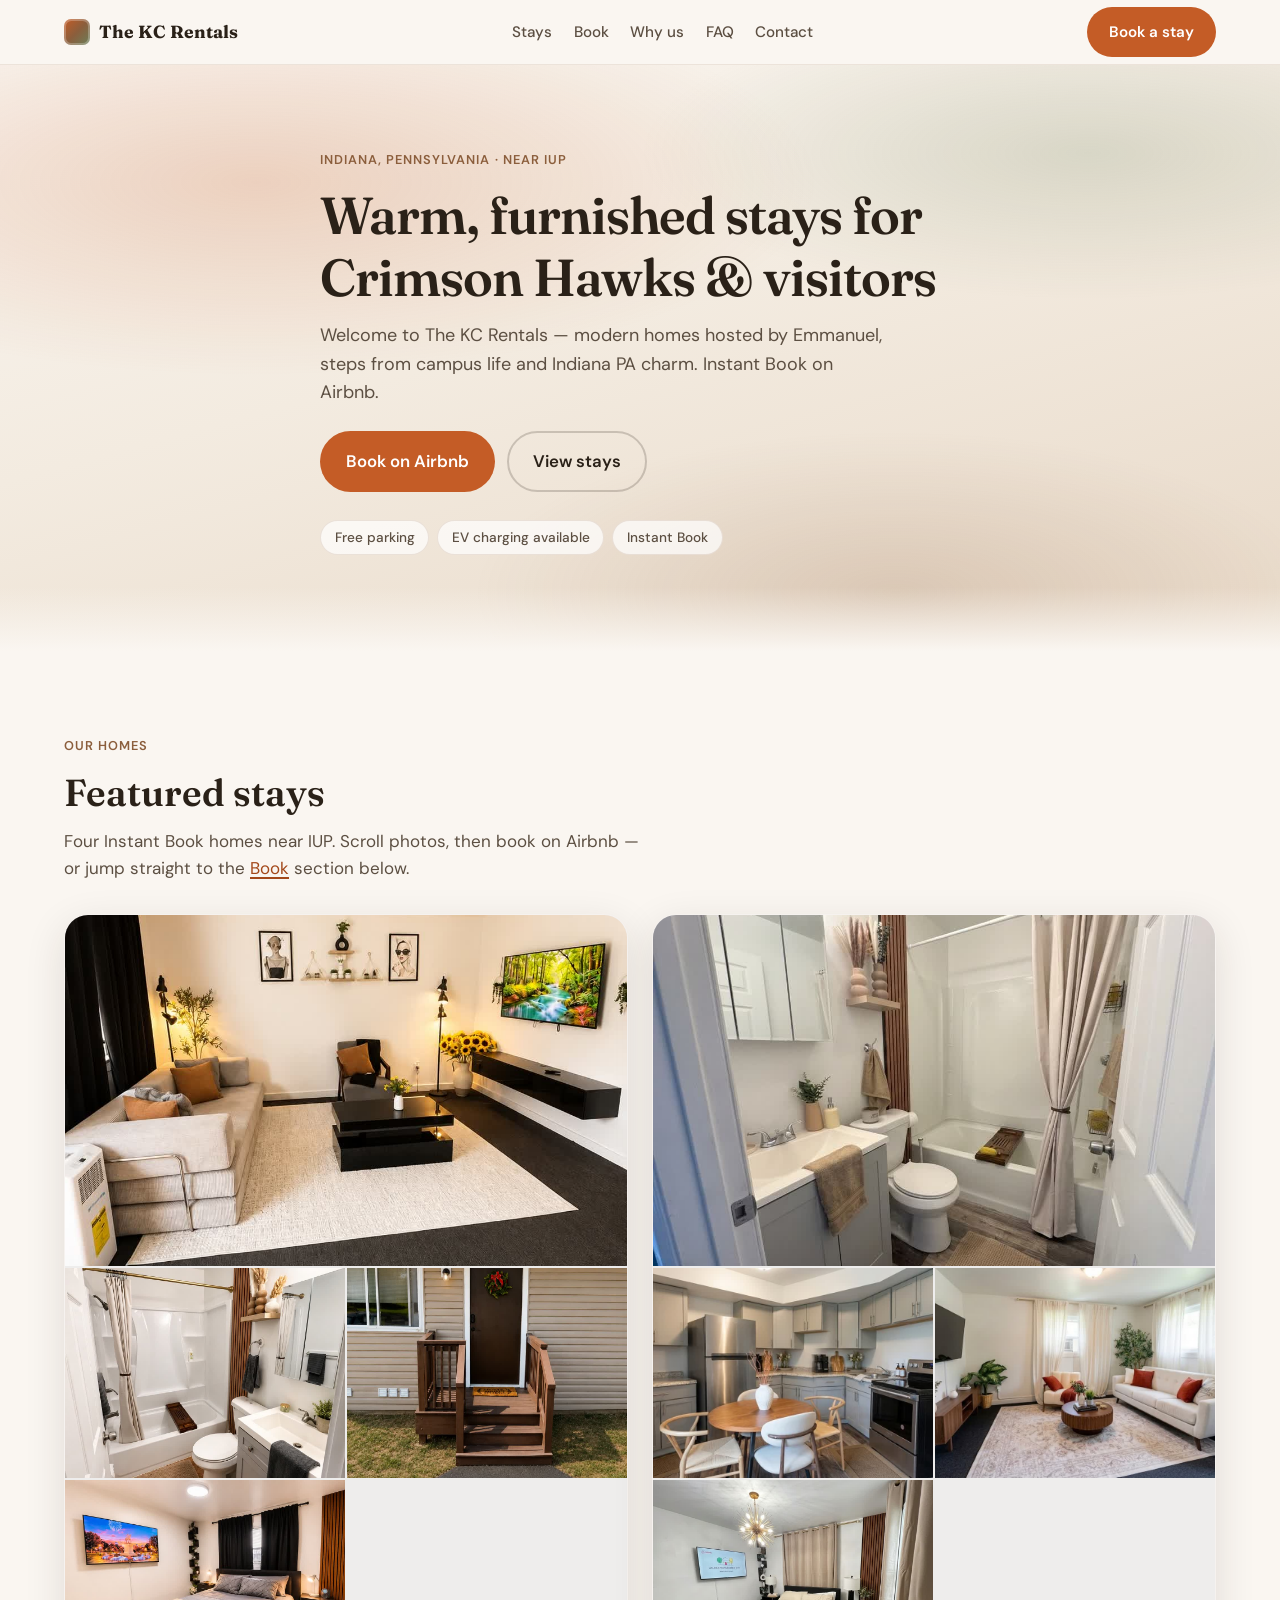
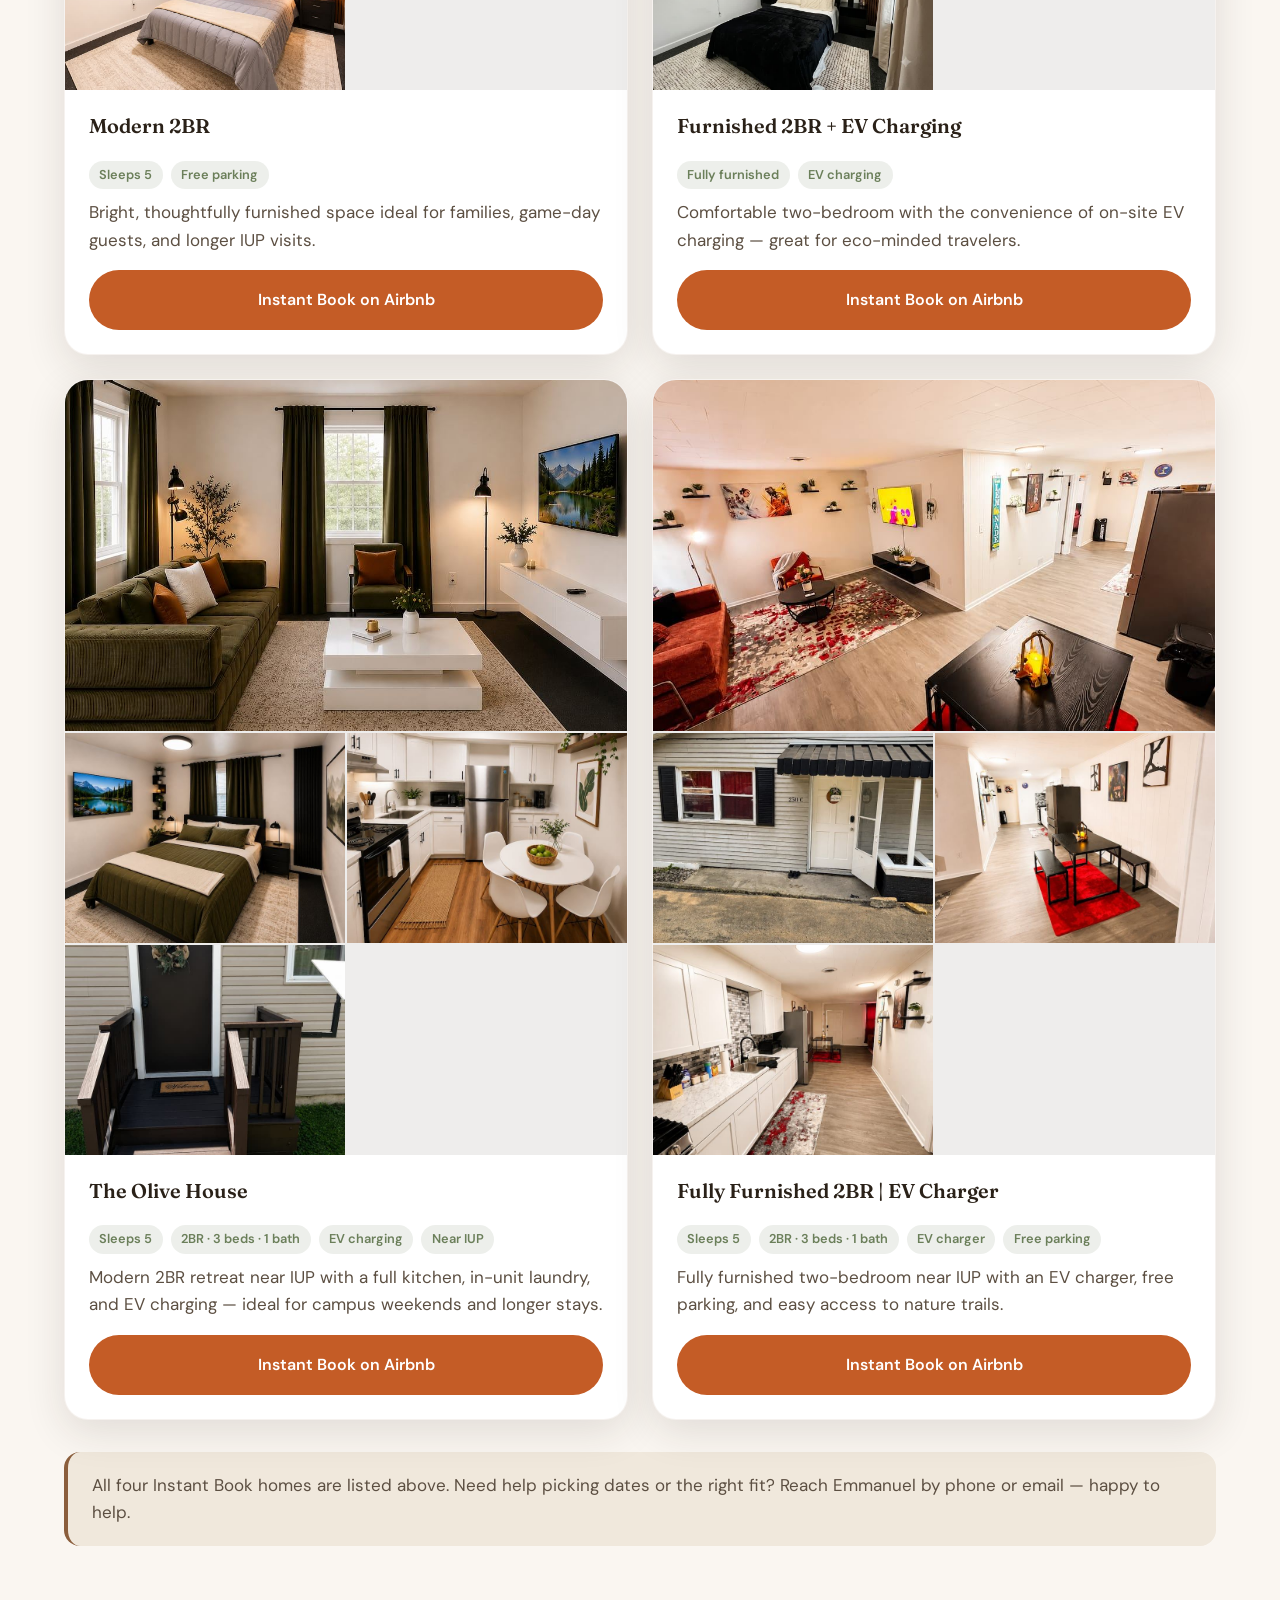
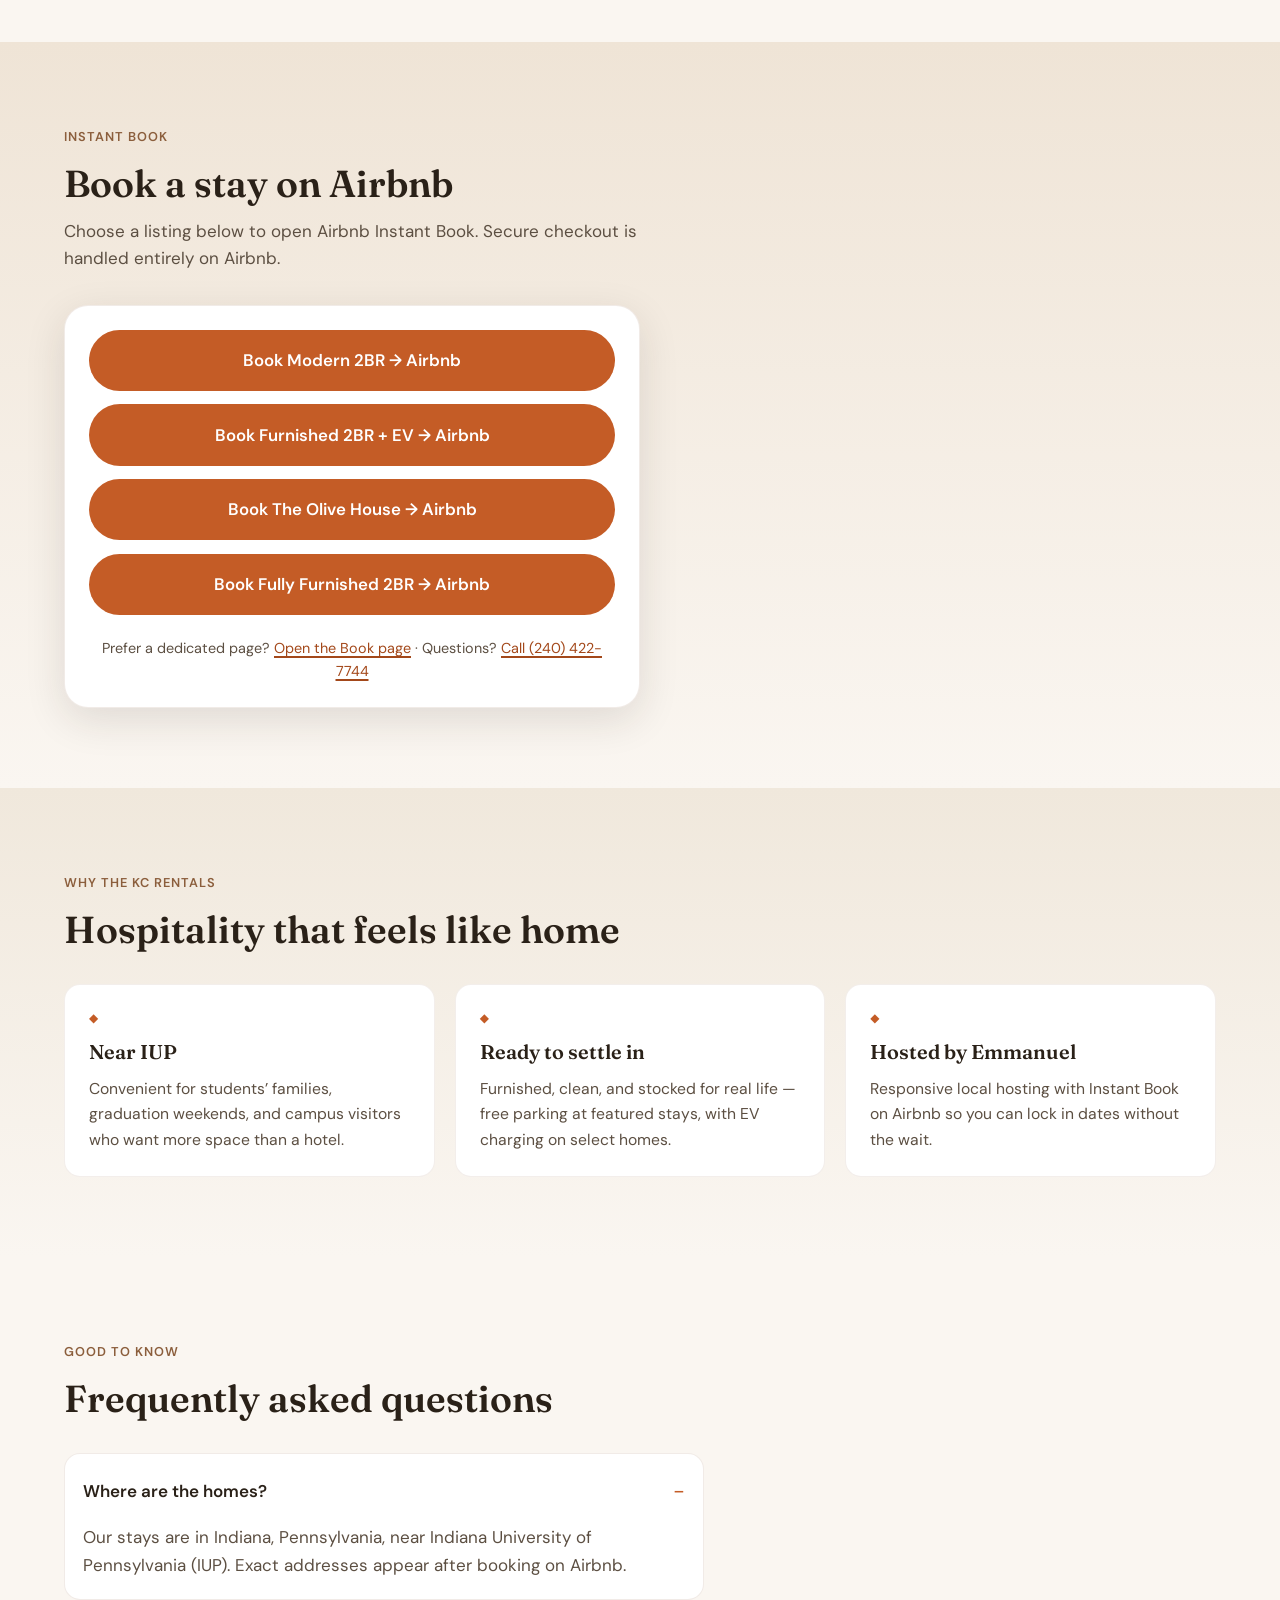
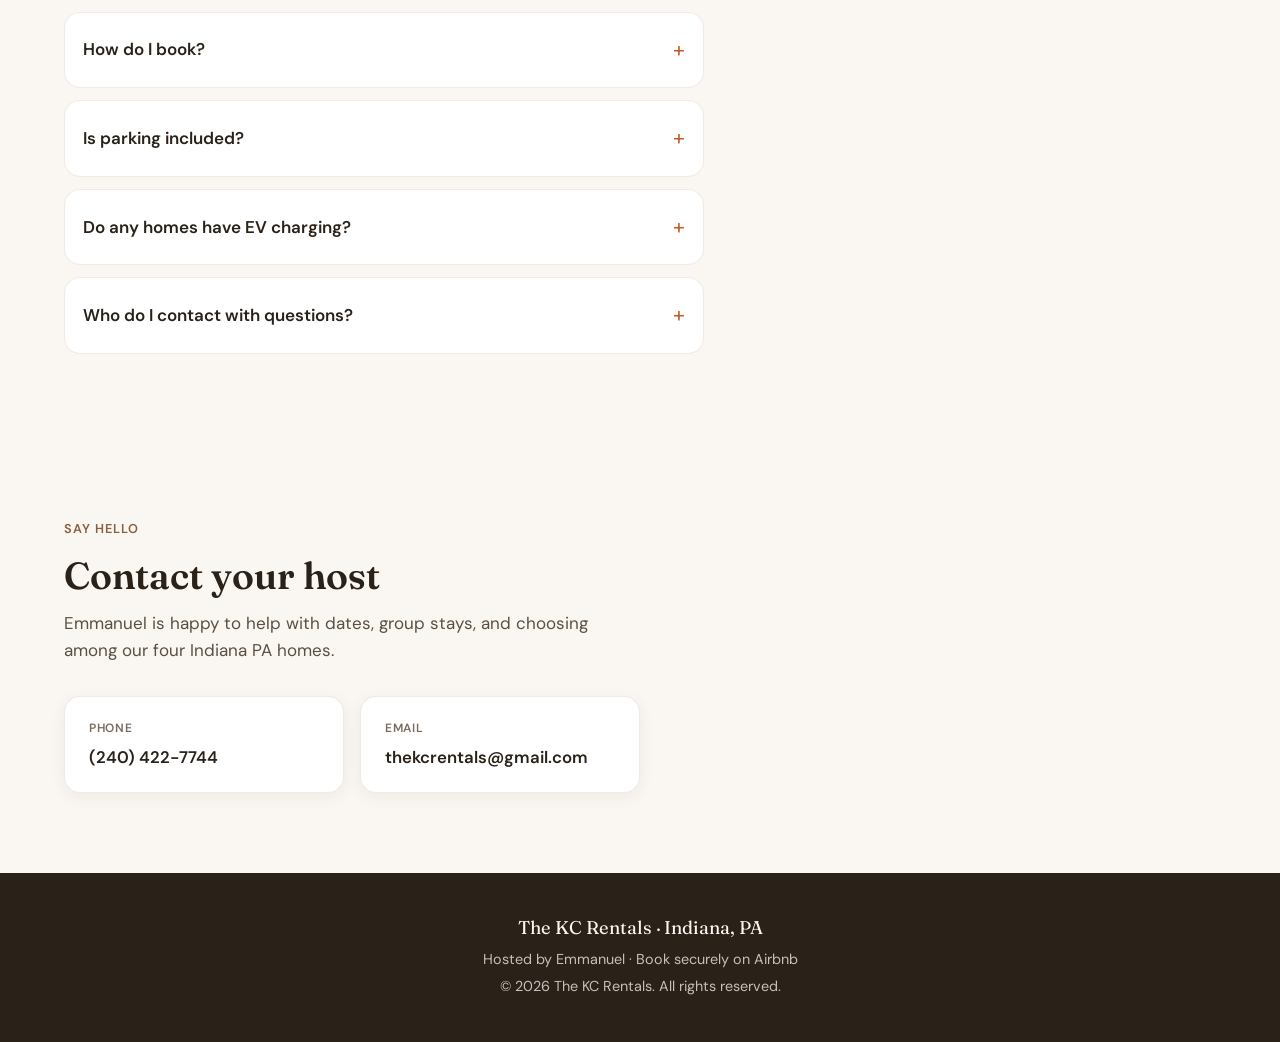
==== index.html @ f2588651 "Publish The KC Rentals booking site Static marketing site with Instant Book links for all four India" ====
<!DOCTYPE html>
<html lang="en">
<head>
  <meta charset="UTF-8" />
  <meta name="viewport" content="width=device-width, initial-scale=1" />
  <title>The KC Rentals | Furnished Stays Near IUP · Indiana, PA</title>
  <meta name="description" content="The KC Rentals — modern furnished homes near IUP in Indiana, PA. Instant Book on Airbnb. Hosted by Emmanuel. Free parking, EV charging, and more." />
  <meta name="theme-color" content="#8B4513" />
  <link rel="preconnect" href="https://fonts.googleapis.com" />
  <link rel="preconnect" href="https://fonts.gstatic.com" crossorigin />
  <link href="https://fonts.googleapis.com/css2?family=DM+Sans:ital,opsz,wght@0,9..40,400;0,9..40,500;0,9..40,600;0,9..40,700;1,9..40,400&family=Fraunces:opsz,wght@9..144,500;9..144,600;9..144,700&display=swap" rel="stylesheet" />
  <link rel="stylesheet" href="styles.css" />
</head>
<body>
  <a class="skip-link" href="#main">Skip to content</a>

  <header class="site-header">
    <div class="container header-inner">
      <a class="logo" href="#top" aria-label="The KC Rentals home">
        <span class="logo-mark" aria-hidden="true"></span>
        <span class="logo-text">The KC Rentals</span>
      </a>
      <nav class="nav" aria-label="Primary">
        <a href="#stays">Stays</a>
        <a href="#book">Book</a>
        <a href="#why">Why us</a>
        <a href="#faq">FAQ</a>
        <a href="#contact">Contact</a>
      </nav>
      <a class="btn btn-primary header-cta" href="#book">Book a stay</a>
    </div>
  </header>

  <main id="main">
    <section class="hero" id="top">
      <div class="hero-bg" aria-hidden="true"></div>
      <div class="container hero-content">
        <p class="eyebrow">Indiana, Pennsylvania · Near IUP</p>
        <h1>Warm, furnished stays for Crimson Hawks &amp; visitors</h1>
        <p class="lead">
          Welcome to The KC Rentals — modern homes hosted by Emmanuel, steps from campus life and Indiana PA charm. Instant Book on Airbnb.
        </p>
        <div class="hero-actions">
          <a class="btn btn-primary btn-lg" href="#book">Book on Airbnb</a>
          <a class="btn btn-ghost btn-lg" href="#stays">View stays</a>
        </div>
        <ul class="hero-pills" aria-label="Highlights">
          <li>Free parking</li>
          <li>EV charging available</li>
          <li>Instant Book</li>
        </ul>
      </div>
    </section>

    <section class="stays section" id="stays">
      <div class="container">
        <header class="section-header">
          <p class="eyebrow">Our homes</p>
          <h2>Featured stays</h2>
          <p class="section-intro">Four Instant Book homes near IUP. Scroll photos, then book on Airbnb — or jump straight to the <a href="#book">Book</a> section below.</p>
        </header>

        <div class="stays-grid">
          <article class="stay-card" id="modern-2br">
            <div class="stay-gallery" aria-label="Photos of Modern 2BR">
              <img src="images/modern-1.jpg" width="1000" height="1333" alt="Modern 2BR living room with gray sectional sofa, black coffee table, and wall-mounted TV" loading="eager" />
              <img src="images/modern-2.jpg" width="1000" height="1333" alt="Modern 2BR bathroom with wood accent wall, gray vanity, and bathtub" loading="lazy" />
              <img src="images/modern-3.jpg" width="1000" height="1333" alt="Modern 2BR front entrance with porch steps and unit door" loading="lazy" />
              <img src="images/modern-4.jpg" width="1000" height="1333" alt="Modern 2BR bedroom with gray quilted bedding, black nightstands, and wall-mounted TV" loading="lazy" />
            </div>
            <div class="stay-body">
              <h3>Modern 2BR</h3>
              <ul class="stay-meta">
                <li>Sleeps 5</li>
                <li>Free parking</li>
              </ul>
              <p>Bright, thoughtfully furnished space ideal for families, game-day guests, and longer IUP visits.</p>
              <a class="btn btn-primary btn-block btn-book"
                 href="https://www.airbnb.com/rooms/1725747304300638396"
                 target="_blank"
                 rel="noopener noreferrer">
                Instant Book on Airbnb
              </a>
            </div>
          </article>

          <article class="stay-card" id="furnished-2br">
            <div class="stay-gallery" aria-label="Photos of Furnished 2BR with EV charging">
              <img src="images/furnished-1.jpg" width="1000" height="1333" alt="Furnished 2BR bathroom with gray vanity, wood accent panel, and bathtub tray" loading="eager" />
              <img src="images/furnished-2.jpg" width="1000" height="1333" alt="Furnished 2BR kitchen and dining area with stainless appliances and round wood table" loading="lazy" />
              <img src="images/furnished-3.jpg" width="1000" height="1333" alt="Furnished 2BR living room with cream sofa, round wood coffee table, and wall-mounted TV" loading="lazy" />
              <img src="images/furnished-4.jpg" width="1000" height="1333" alt="Furnished 2BR bedroom with gold chandelier, black bedding, and wood accent wall" loading="lazy" />
            </div>
            <div class="stay-body">
              <h3>Furnished 2BR + EV Charging</h3>
              <ul class="stay-meta">
                <li>Fully furnished</li>
                <li>EV charging</li>
              </ul>
              <p>Comfortable two-bedroom with the convenience of on-site EV charging — great for eco-minded travelers.</p>
              <a class="btn btn-primary btn-block btn-book"
                 href="https://www.airbnb.com/rooms/1691664304254164466"
                 target="_blank"
                 rel="noopener noreferrer">
                Instant Book on Airbnb
              </a>
            </div>
          </article>

          <article class="stay-card" id="olive-house">
            <div class="stay-gallery" aria-label="Photos of The Olive House">
              <img src="images/olive-1.jpg" width="960" height="768" alt="The Olive House living room with modern furnishings and warm lighting" loading="lazy" />
              <img src="images/olive-2.jpg" width="720" height="540" alt="The Olive House kitchen and dining area" loading="lazy" />
              <img src="images/olive-3.jpg" width="720" height="900" alt="The Olive House bedroom with cozy bedding" loading="lazy" />
              <img src="images/olive-4.jpg" width="720" height="960" alt="The Olive House bathroom and laundry details" loading="lazy" />
            </div>
            <div class="stay-body">
              <h3>The Olive House</h3>
              <ul class="stay-meta">
                <li>Sleeps 5</li>
                <li>2BR · 3 beds · 1 bath</li>
                <li>EV charging</li>
                <li>Near IUP</li>
              </ul>
              <p>Modern 2BR retreat near IUP with a full kitchen, in-unit laundry, and EV charging — ideal for campus weekends and longer stays.</p>
              <a class="btn btn-primary btn-block btn-book"
                 href="https://www.airbnb.com/rooms/1732161385651976965"
                 target="_blank"
                 rel="noopener noreferrer">
                Instant Book on Airbnb
              </a>
            </div>
          </article>

          <article class="stay-card" id="fully-furnished-2br">
            <div class="stay-gallery" aria-label="Photos of Fully Furnished 2BR with EV charger">
              <img src="images/fully-1.jpg" width="960" height="720" alt="Fully Furnished 2BR living space with modern décor" loading="lazy" />
              <img src="images/fully-2.jpg" width="720" height="960" alt="Fully Furnished 2BR bedroom with comfortable bedding" loading="lazy" />
              <img src="images/fully-3.jpg" width="720" height="960" alt="Fully Furnished 2BR kitchen and dining area" loading="lazy" />
              <img src="images/fully-4.jpg" width="720" height="960" alt="Fully Furnished 2BR bathroom and amenities" loading="lazy" />
            </div>
            <div class="stay-body">
              <h3>Fully Furnished 2BR | EV Charger</h3>
              <ul class="stay-meta">
                <li>Sleeps 5</li>
                <li>2BR · 3 beds · 1 bath</li>
                <li>EV charger</li>
                <li>Free parking</li>
              </ul>
              <p>Fully furnished two-bedroom near IUP with an EV charger, free parking, and easy access to nature trails.</p>
              <a class="btn btn-primary btn-block btn-book"
                 href="https://www.airbnb.com/rooms/1753961144362822842"
                 target="_blank"
                 rel="noopener noreferrer">
                Instant Book on Airbnb
              </a>
            </div>
          </article>

        </div>

        <p class="more-homes">
          All four Instant Book homes are listed above. Need help picking dates or the right fit? Reach Emmanuel by phone or email — happy to help.
        </p>
      </div>
    </section>

    <section class="book section" id="book">
      <div class="container">
        <header class="section-header">
          <p class="eyebrow">Instant Book</p>
          <h2>Book a stay on Airbnb</h2>
          <p class="section-intro">Choose a listing below to open Airbnb Instant Book. Secure checkout is handled entirely on Airbnb.</p>
        </header>
        <div class="book-panel">
          <a class="btn btn-primary btn-lg btn-block"
             href="https://www.airbnb.com/rooms/1725747304300638396"
             target="_blank"
             rel="noopener noreferrer">
            Book Modern 2BR → Airbnb
          </a>
          <a class="btn btn-primary btn-lg btn-block"
             href="https://www.airbnb.com/rooms/1691664304254164466"
             target="_blank"
             rel="noopener noreferrer">
            Book Furnished 2BR + EV → Airbnb
          </a>
          <a class="btn btn-primary btn-lg btn-block"
             href="https://www.airbnb.com/rooms/1732161385651976965"
             target="_blank"
             rel="noopener noreferrer">
            Book The Olive House → Airbnb
          </a>
          <a class="btn btn-primary btn-lg btn-block"
             href="https://www.airbnb.com/rooms/1753961144362822842"
             target="_blank"
             rel="noopener noreferrer">
            Book Fully Furnished 2BR → Airbnb
          </a>
          <p class="book-alt">Prefer a dedicated page? <a href="book.html">Open the Book page</a> · Questions? <a href="tel:+12404227744">Call (240) 422-7744</a></p>
        </div>
      </div>
    </section>

    <section class="why section" id="why">
      <div class="container">
        <header class="section-header">
          <p class="eyebrow">Why The KC Rentals</p>
          <h2>Hospitality that feels like home</h2>
        </header>
        <div class="why-grid">
          <div class="why-card">
            <span class="why-icon" aria-hidden="true">◆</span>
            <h3>Near IUP</h3>
            <p>Convenient for students’ families, graduation weekends, and campus visitors who want more space than a hotel.</p>
          </div>
          <div class="why-card">
            <span class="why-icon" aria-hidden="true">◆</span>
            <h3>Ready to settle in</h3>
            <p>Furnished, clean, and stocked for real life — free parking at featured stays, with EV charging on select homes.</p>
          </div>
          <div class="why-card">
            <span class="why-icon" aria-hidden="true">◆</span>
            <h3>Hosted by Emmanuel</h3>
            <p>Responsive local hosting with Instant Book on Airbnb so you can lock in dates without the wait.</p>
          </div>
        </div>
      </div>
    </section>

    <section class="faq section" id="faq">
      <div class="container">
        <header class="section-header">
          <p class="eyebrow">Good to know</p>
          <h2>Frequently asked questions</h2>
        </header>
        <div class="faq-list">
          <details class="faq-item" open>
            <summary>Where are the homes?</summary>
            <p>Our stays are in Indiana, Pennsylvania, near Indiana University of Pennsylvania (IUP). Exact addresses appear after booking on Airbnb.</p>
          </details>
          <details class="faq-item">
            <summary>How do I book?</summary>
            <p>Tap <a href="#book">Book a stay</a> or use Instant Book on any of our four Airbnb listings. Prefer help choosing dates? Call or email Emmanuel and we’ll help.</p>
          </details>
          <details class="faq-item">
            <summary>Is parking included?</summary>
            <p>Yes — free parking is available at our featured stays (including Modern 2BR and Fully Furnished 2BR). Confirm details on each Airbnb listing.</p>
          </details>
          <details class="faq-item">
            <summary>Do any homes have EV charging?</summary>
            <p>Yes — EV charging is available at Furnished 2BR, The Olive House, and Fully Furnished 2BR. Confirm availability and instructions on each Airbnb listing.</p>
          </details>
          <details class="faq-item">
            <summary>Who do I contact with questions?</summary>
            <p>Reach Emmanuel at <a href="tel:+12404227744">(240) 422-7744</a> or <a href="mailto:thekcrentals@gmail.com">thekcrentals@gmail.com</a>.</p>
          </details>
        </div>
      </div>
    </section>

    <section class="contact section" id="contact">
      <div class="container contact-inner">
        <header class="section-header">
          <p class="eyebrow">Say hello</p>
          <h2>Contact your host</h2>
          <p class="section-intro">Emmanuel is happy to help with dates, group stays, and choosing among our four Indiana PA homes.</p>
        </header>
        <div class="contact-cards">
          <a class="contact-card" href="tel:+12404227744">
            <span class="contact-label">Phone</span>
            <span class="contact-value">(240) 422-7744</span>
          </a>
          <a class="contact-card" href="mailto:thekcrentals@gmail.com">
            <span class="contact-label">Email</span>
            <span class="contact-value">thekcrentals@gmail.com</span>
          </a>
        </div>
      </div>
    </section>
  </main>

  <footer class="site-footer">
    <div class="container footer-inner">
      <p class="footer-brand">The KC Rentals · Indiana, PA</p>
      <p class="footer-note">Hosted by Emmanuel · Book securely on Airbnb</p>
      <p class="footer-copy">&copy; <span id="year"></span> The KC Rentals. All rights reserved.</p>
    </div>
  </footer>

  <div class="mobile-cta" role="region" aria-label="Quick booking">
    <a class="btn btn-primary" href="#book">Book a stay</a>
  </div>

  <script>
    document.getElementById('year').textContent = new Date().getFullYear();
  </script>
</body>
</html>
---- styles.css ----
/* The KC Rentals — warm hospitality, mobile-first */

:root {
  --cream: #faf6f1;
  --cream-deep: #f0e8dc;
  --ink: #2a2118;
  --ink-soft: #5c4f42;
  --muted: #7a6b5c;
  --terracotta: #c45c26;
  --terracotta-deep: #a3481a;
  --clay: #8b5e3c;
  --sage: #6b7f5a;
  --white: #ffffff;
  --shadow: 0 12px 40px rgba(42, 33, 24, 0.12);
  --radius: 1rem;
  --radius-lg: 1.5rem;
  --font-sans: "DM Sans", system-ui, sans-serif;
  --font-display: "Fraunces", Georgia, serif;
  --header-h: 4rem;
  --mobile-cta-h: 4.25rem;
  --max: 72rem;
}

*,
*::before,
*::after {
  box-sizing: border-box;
}

html {
  scroll-behavior: smooth;
}

body {
  margin: 0;
  font-family: var(--font-sans);
  font-size: 1.0625rem;
  line-height: 1.6;
  color: var(--ink);
  background: var(--cream);
  -webkit-font-smoothing: antialiased;
  padding-bottom: var(--mobile-cta-h);
}

img {
  max-width: 100%;
  display: block;
  height: auto;
}

a {
  color: var(--terracotta-deep);
  text-decoration-thickness: 1.5px;
  text-underline-offset: 0.2em;
}

a:hover {
  color: var(--terracotta);
}

h1, h2, h3 {
  font-family: var(--font-display);
  font-weight: 600;
  line-height: 1.2;
  color: var(--ink);
  margin: 0 0 0.75rem;
}

h1 { font-size: clamp(2rem, 6vw, 3.25rem); letter-spacing: -0.02em; }
h2 { font-size: clamp(1.65rem, 4vw, 2.35rem); }
h3 { font-size: 1.25rem; }

p { margin: 0 0 1rem; }

.container {
  width: min(100% - 2rem, var(--max));
  margin-inline: auto;
}

.skip-link {
  position: absolute;
  left: 1rem;
  top: -100px;
  background: var(--ink);
  color: var(--white);
  padding: 0.5rem 1rem;
  z-index: 100;
  border-radius: 0.35rem;
}

.skip-link:focus {
  top: 1rem;
}

/* Header */
.site-header {
  position: sticky;
  top: 0;
  z-index: 50;
  background: rgba(250, 246, 241, 0.92);
  backdrop-filter: blur(10px);
  border-bottom: 1px solid rgba(139, 94, 60, 0.12);
}

.header-inner {
  display: flex;
  align-items: center;
  justify-content: space-between;
  gap: 1rem;
  min-height: var(--header-h);
}

.logo {
  display: inline-flex;
  align-items: center;
  gap: 0.55rem;
  text-decoration: none;
  color: var(--ink);
  font-weight: 700;
}

.logo:hover { color: var(--ink); }

.logo-mark {
  width: 1.65rem;
  height: 1.65rem;
  border-radius: 0.45rem;
  background: linear-gradient(135deg, #c45c26 0%, #8b5e3c 50%, #6b7f5a 100%);
  box-shadow: inset 0 0 0 2px rgba(255, 255, 255, 0.25);
}

.logo-text {
  font-family: var(--font-display);
  font-size: 1.1rem;
}

.nav {
  display: none;
  gap: 1.35rem;
}

.nav a {
  text-decoration: none;
  color: var(--ink-soft);
  font-weight: 500;
  font-size: 0.95rem;
}

.nav a:hover,
.nav a[aria-current="page"] { color: var(--terracotta); }

.header-cta { display: none; }

/* Buttons */
.btn {
  display: inline-flex;
  align-items: center;
  justify-content: center;
  gap: 0.4rem;
  padding: 0.7rem 1.25rem;
  border-radius: 999px;
  font-family: var(--font-sans);
  font-weight: 600;
  font-size: 0.95rem;
  text-decoration: none;
  border: 2px solid transparent;
  cursor: pointer;
  transition: background 0.2s, color 0.2s, border-color 0.2s, transform 0.15s;
  text-align: center;
}

.btn:active { transform: scale(0.98); }

.btn-primary {
  background: var(--terracotta);
  color: var(--white);
}

.btn-primary:hover {
  background: var(--terracotta-deep);
  color: var(--white);
}

.btn-ghost {
  background: transparent;
  color: var(--ink);
  border-color: rgba(42, 33, 24, 0.2);
}

.btn-ghost:hover {
  border-color: var(--terracotta);
  color: var(--terracotta-deep);
  background: rgba(196, 92, 38, 0.06);
}

.btn-lg {
  padding: 0.95rem 1.5rem;
  font-size: 1.05rem;
}

.btn-block {
  width: 100%;
  align-self: stretch;
}

.btn-book {
  margin-top: 0.35rem;
  padding: 0.95rem 1.25rem;
  font-size: 1rem;
}

/* Hero */
.hero {
  position: relative;
  padding: 3.5rem 0 4rem;
  overflow: hidden;
}

.hero-bg {
  position: absolute;
  inset: 0;
  background:
    radial-gradient(ellipse 80% 60% at 20% 20%, rgba(196, 92, 38, 0.22), transparent 55%),
    radial-gradient(ellipse 70% 50% at 85% 15%, rgba(107, 127, 90, 0.2), transparent 50%),
    radial-gradient(ellipse 60% 50% at 70% 90%, rgba(139, 94, 60, 0.18), transparent 55%),
    linear-gradient(165deg, #faf6f1 0%, #f3ebe0 45%, #e8d9c8 100%);
  z-index: 0;
}

.hero-bg::after {
  content: "";
  position: absolute;
  inset: auto 0 0 0;
  height: 4rem;
  background: linear-gradient(to top, var(--cream), transparent);
}

.hero-content {
  position: relative;
  z-index: 1;
  max-width: 40rem;
}

.eyebrow {
  display: inline-block;
  font-size: 0.8rem;
  font-weight: 600;
  letter-spacing: 0.08em;
  text-transform: uppercase;
  color: var(--clay);
  margin: 0 0 0.85rem;
}

.lead {
  font-size: 1.125rem;
  color: var(--ink-soft);
  max-width: 36rem;
}

.hero-actions {
  display: flex;
  flex-wrap: wrap;
  gap: 0.75rem;
  margin: 1.5rem 0 1.75rem;
}

.hero-pills {
  display: flex;
  flex-wrap: wrap;
  gap: 0.5rem;
  list-style: none;
  padding: 0;
  margin: 0;
}

.hero-pills li {
  background: rgba(255, 255, 255, 0.7);
  border: 1px solid rgba(139, 94, 60, 0.15);
  padding: 0.35rem 0.85rem;
  border-radius: 999px;
  font-size: 0.85rem;
  font-weight: 500;
  color: var(--ink-soft);
}

/* Sections */
.section {
  padding: 4rem 0;
}

.section-header {
  margin-bottom: 2rem;
  max-width: 36rem;
}

.section-intro {
  color: var(--ink-soft);
  margin: 0;
}

/* Stays */
.stays {
  background: var(--cream);
}

.stays-grid {
  display: grid;
  gap: 1.5rem;
}

.stay-card {
  background: var(--white);
  border-radius: var(--radius-lg);
  overflow: hidden;
  box-shadow: var(--shadow);
  border: 1px solid rgba(139, 94, 60, 0.08);
  display: flex;
  flex-direction: column;
}

.stay-gallery {
  display: grid;
  grid-template-columns: 1fr 1fr;
  gap: 2px;
  background: rgba(42, 33, 24, 0.08);
}

.stay-gallery img {
  width: 100%;
  aspect-ratio: 4 / 3;
  object-fit: cover;
  background: var(--cream-deep);
}

.stay-gallery img:first-child {
  grid-column: 1 / -1;
  aspect-ratio: 16 / 10;
}

.stay-body {
  padding: 1.5rem;
  display: flex;
  flex-direction: column;
  flex: 1;
  gap: 0.65rem;
}

.stay-body p {
  color: var(--ink-soft);
  flex: 1;
  margin: 0;
}

.stay-meta {
  display: flex;
  flex-wrap: wrap;
  gap: 0.5rem;
  list-style: none;
  padding: 0;
  margin: 0;
}

.stay-meta li {
  font-size: 0.8rem;
  font-weight: 600;
  color: var(--sage);
  background: rgba(107, 127, 90, 0.12);
  padding: 0.25rem 0.65rem;
  border-radius: 999px;
}

.more-homes {
  margin-top: 2rem;
  padding: 1.25rem 1.5rem;
  background: var(--cream-deep);
  border-radius: var(--radius);
  color: var(--ink-soft);
  border-left: 4px solid var(--clay);
}

/* Book panel */
.book {
  background: linear-gradient(180deg, #efe4d6 0%, var(--cream) 100%);
  scroll-margin-top: calc(var(--header-h) + 0.5rem);
}

.book-panel {
  max-width: 36rem;
  display: flex;
  flex-direction: column;
  gap: 0.85rem;
  padding: 1.5rem;
  background: var(--white);
  border-radius: var(--radius-lg);
  box-shadow: var(--shadow);
  border: 1px solid rgba(139, 94, 60, 0.12);
}

.book-panel-standalone {
  max-width: 28rem;
}

.book-alt {
  margin: 0.5rem 0 0;
  font-size: 0.9rem;
  color: var(--ink-soft);
  text-align: center;
}

.book-page {
  padding-bottom: 0;
}

.book-page-main {
  padding-top: 2.5rem;
  min-height: 60vh;
}

/* Why us */
.why {
  background: linear-gradient(180deg, var(--cream-deep) 0%, var(--cream) 100%);
}

.why-grid {
  display: grid;
  gap: 1.25rem;
}

.why-card {
  background: var(--white);
  padding: 1.5rem;
  border-radius: var(--radius);
  border: 1px solid rgba(139, 94, 60, 0.1);
}

.why-icon {
  display: block;
  color: var(--terracotta);
  font-size: 0.75rem;
  margin-bottom: 0.75rem;
}

.why-card p {
  color: var(--ink-soft);
  margin: 0;
  font-size: 0.98rem;
}

/* FAQ */
.faq-list {
  display: flex;
  flex-direction: column;
  gap: 0.75rem;
  max-width: 40rem;
}

.faq-item {
  background: var(--white);
  border-radius: var(--radius);
  border: 1px solid rgba(139, 94, 60, 0.12);
  padding: 0.25rem 1.15rem;
}

.faq-item summary {
  font-weight: 600;
  padding: 1rem 0;
  cursor: pointer;
  list-style: none;
  display: flex;
  justify-content: space-between;
  align-items: center;
  gap: 1rem;
}

.faq-item summary::-webkit-details-marker { display: none; }

.faq-item summary::after {
  content: "+";
  font-size: 1.35rem;
  font-weight: 400;
  color: var(--terracotta);
  flex-shrink: 0;
}

.faq-item[open] summary::after {
  content: "−";
}

.faq-item p {
  color: var(--ink-soft);
  margin: 0 0 1rem;
  padding-right: 1.5rem;
}

/* Contact */
.contact {
  padding-bottom: 5rem;
}

.contact-cards {
  display: grid;
  gap: 1rem;
}

.contact-card {
  display: flex;
  flex-direction: column;
  gap: 0.35rem;
  padding: 1.35rem 1.5rem;
  background: var(--white);
  border-radius: var(--radius);
  text-decoration: none;
  color: var(--ink);
  border: 1px solid rgba(139, 94, 60, 0.12);
  box-shadow: 0 4px 16px rgba(42, 33, 24, 0.06);
  transition: border-color 0.2s, box-shadow 0.2s;
}

.contact-card:hover {
  border-color: var(--terracotta);
  box-shadow: var(--shadow);
  color: var(--ink);
}

.contact-label {
  font-size: 0.75rem;
  font-weight: 600;
  text-transform: uppercase;
  letter-spacing: 0.06em;
  color: var(--muted);
}

.contact-value {
  font-weight: 600;
  font-size: 1.05rem;
}

/* Footer */
.site-footer {
  background: var(--ink);
  color: rgba(250, 246, 241, 0.75);
  padding: 2.5rem 0;
  font-size: 0.9rem;
}

.footer-inner {
  text-align: center;
}

.footer-brand {
  font-family: var(--font-display);
  color: var(--cream);
  font-size: 1.15rem;
  margin-bottom: 0.35rem;
}

.footer-note,
.footer-copy {
  margin: 0.25rem 0;
}

/* Sticky mobile CTA */
.mobile-cta {
  position: fixed;
  bottom: 0;
  left: 0;
  right: 0;
  z-index: 60;
  padding: 0.75rem 1rem calc(0.75rem + env(safe-area-inset-bottom, 0));
  background: rgba(250, 246, 241, 0.95);
  backdrop-filter: blur(10px);
  border-top: 1px solid rgba(139, 94, 60, 0.15);
  box-shadow: 0 -8px 24px rgba(42, 33, 24, 0.08);
}

.mobile-cta .btn {
  width: 100%;
}

/* Tablet+ */
@media (min-width: 640px) {
  .stays-grid {
    grid-template-columns: 1fr 1fr;
  }

  .why-grid {
    grid-template-columns: repeat(3, 1fr);
  }

  .contact-cards {
    grid-template-columns: 1fr 1fr;
    max-width: 36rem;
  }
}

/* Desktop */
@media (min-width: 768px) {
  body {
    padding-bottom: 0;
  }

  .nav {
    display: flex;
  }

  .header-cta {
    display: inline-flex;
  }

  .mobile-cta {
    display: none;
  }

  .hero {
    padding: 5rem 0 6rem;
  }

  .section {
    padding: 5rem 0;
  }
}

@media (prefers-reduced-motion: reduce) {
  html { scroll-behavior: auto; }
  .btn { transition: none; }
}
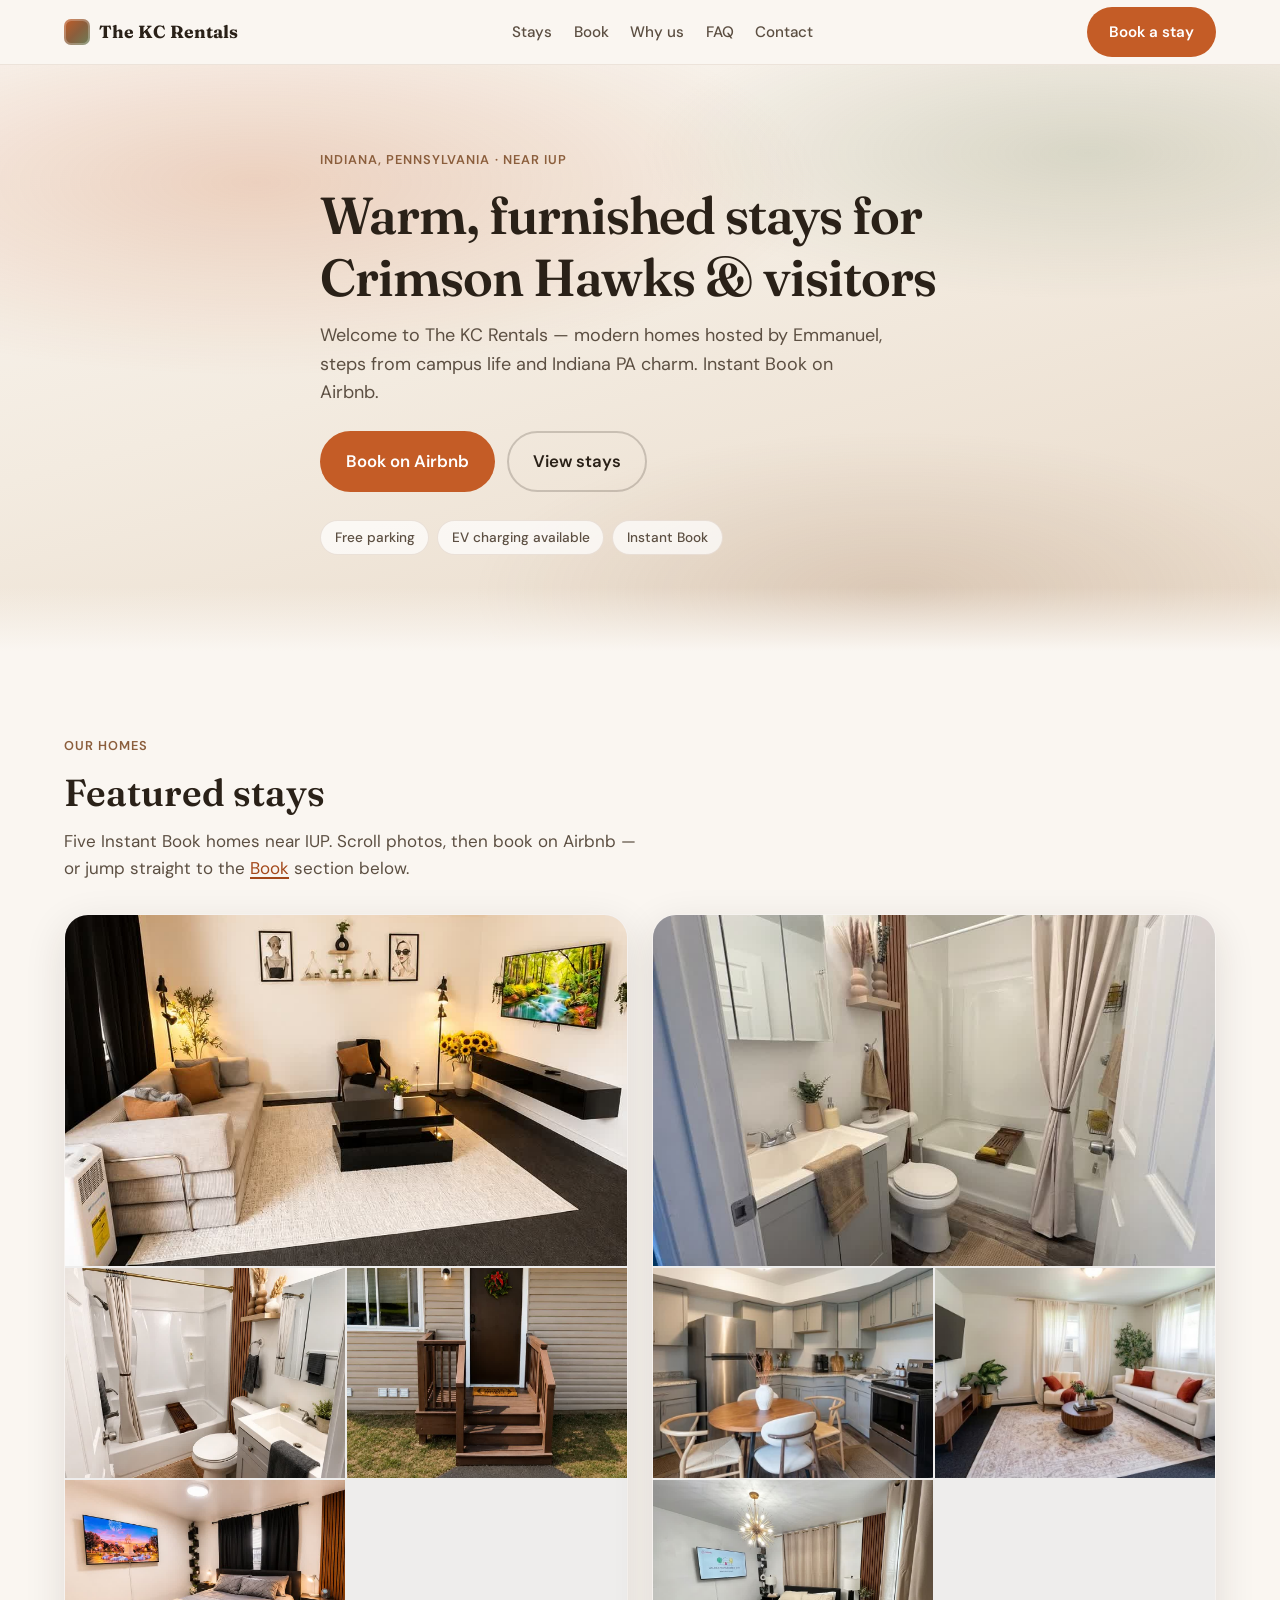
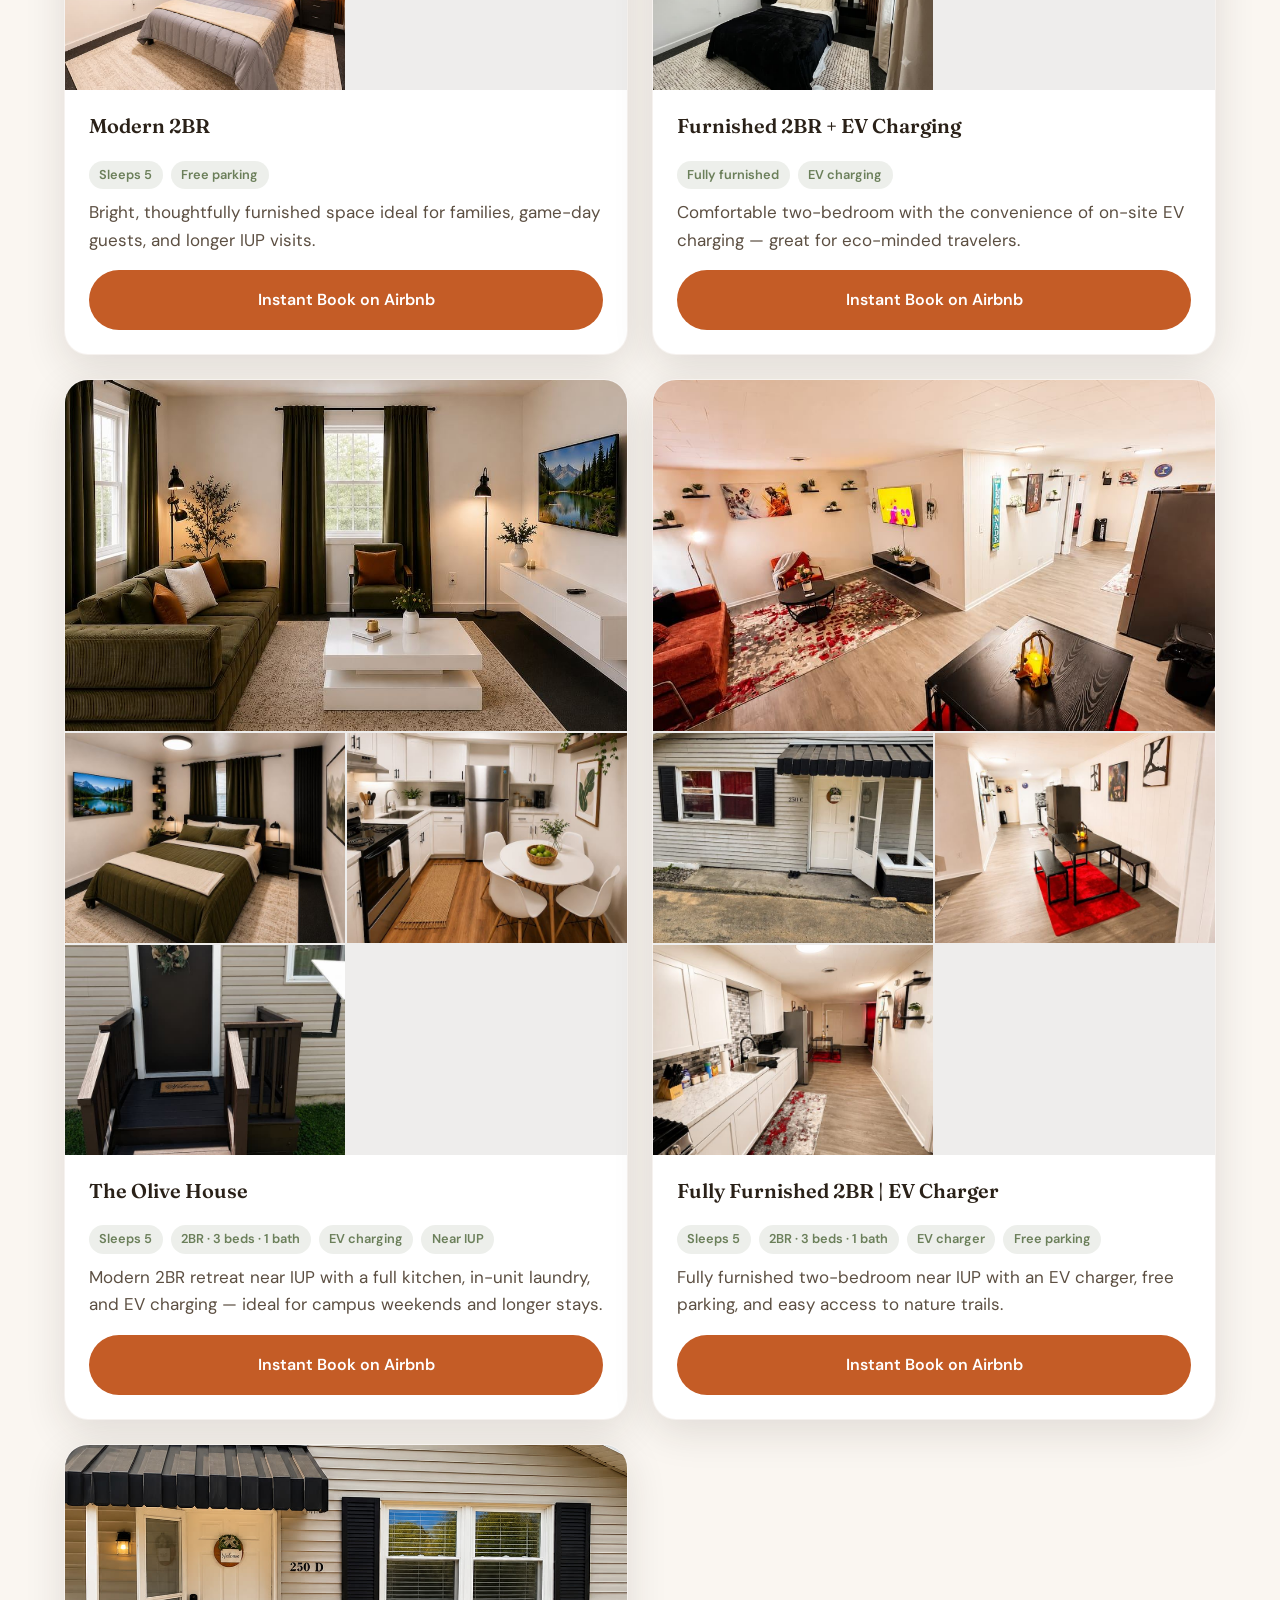
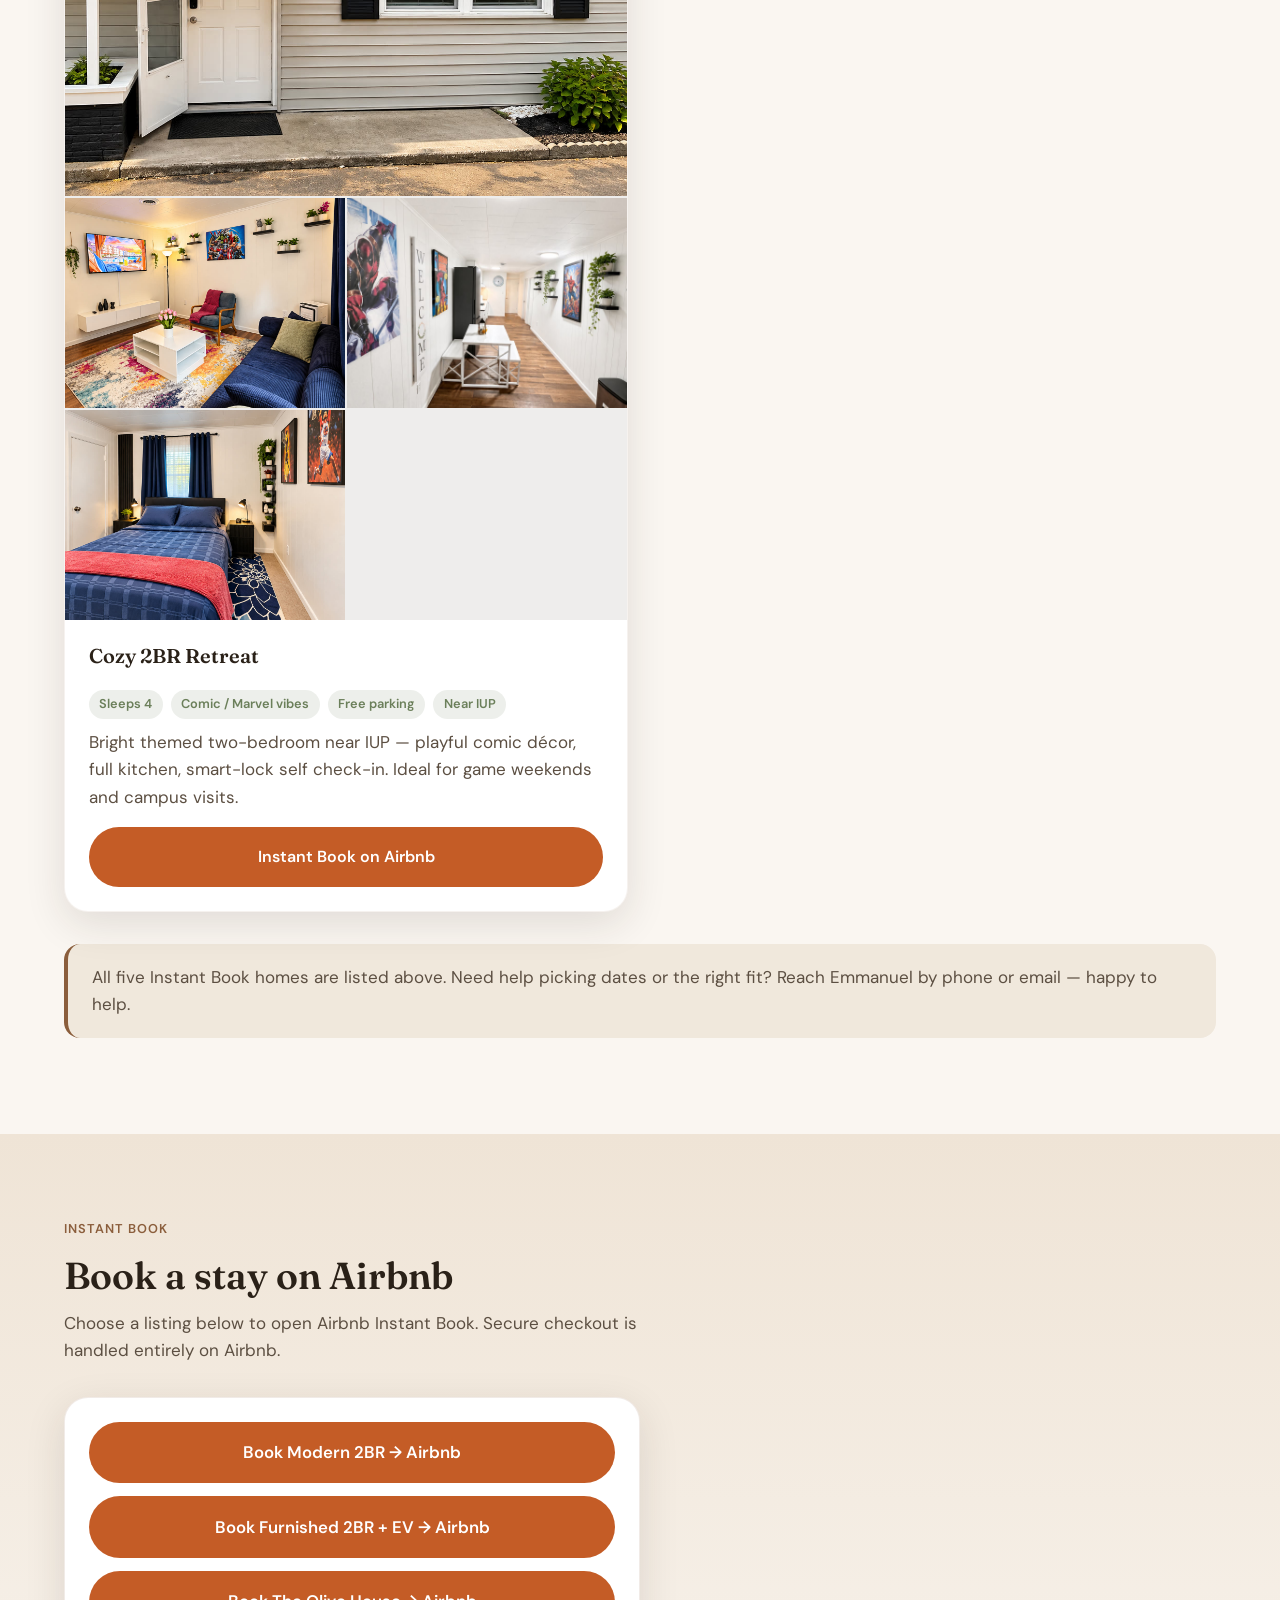
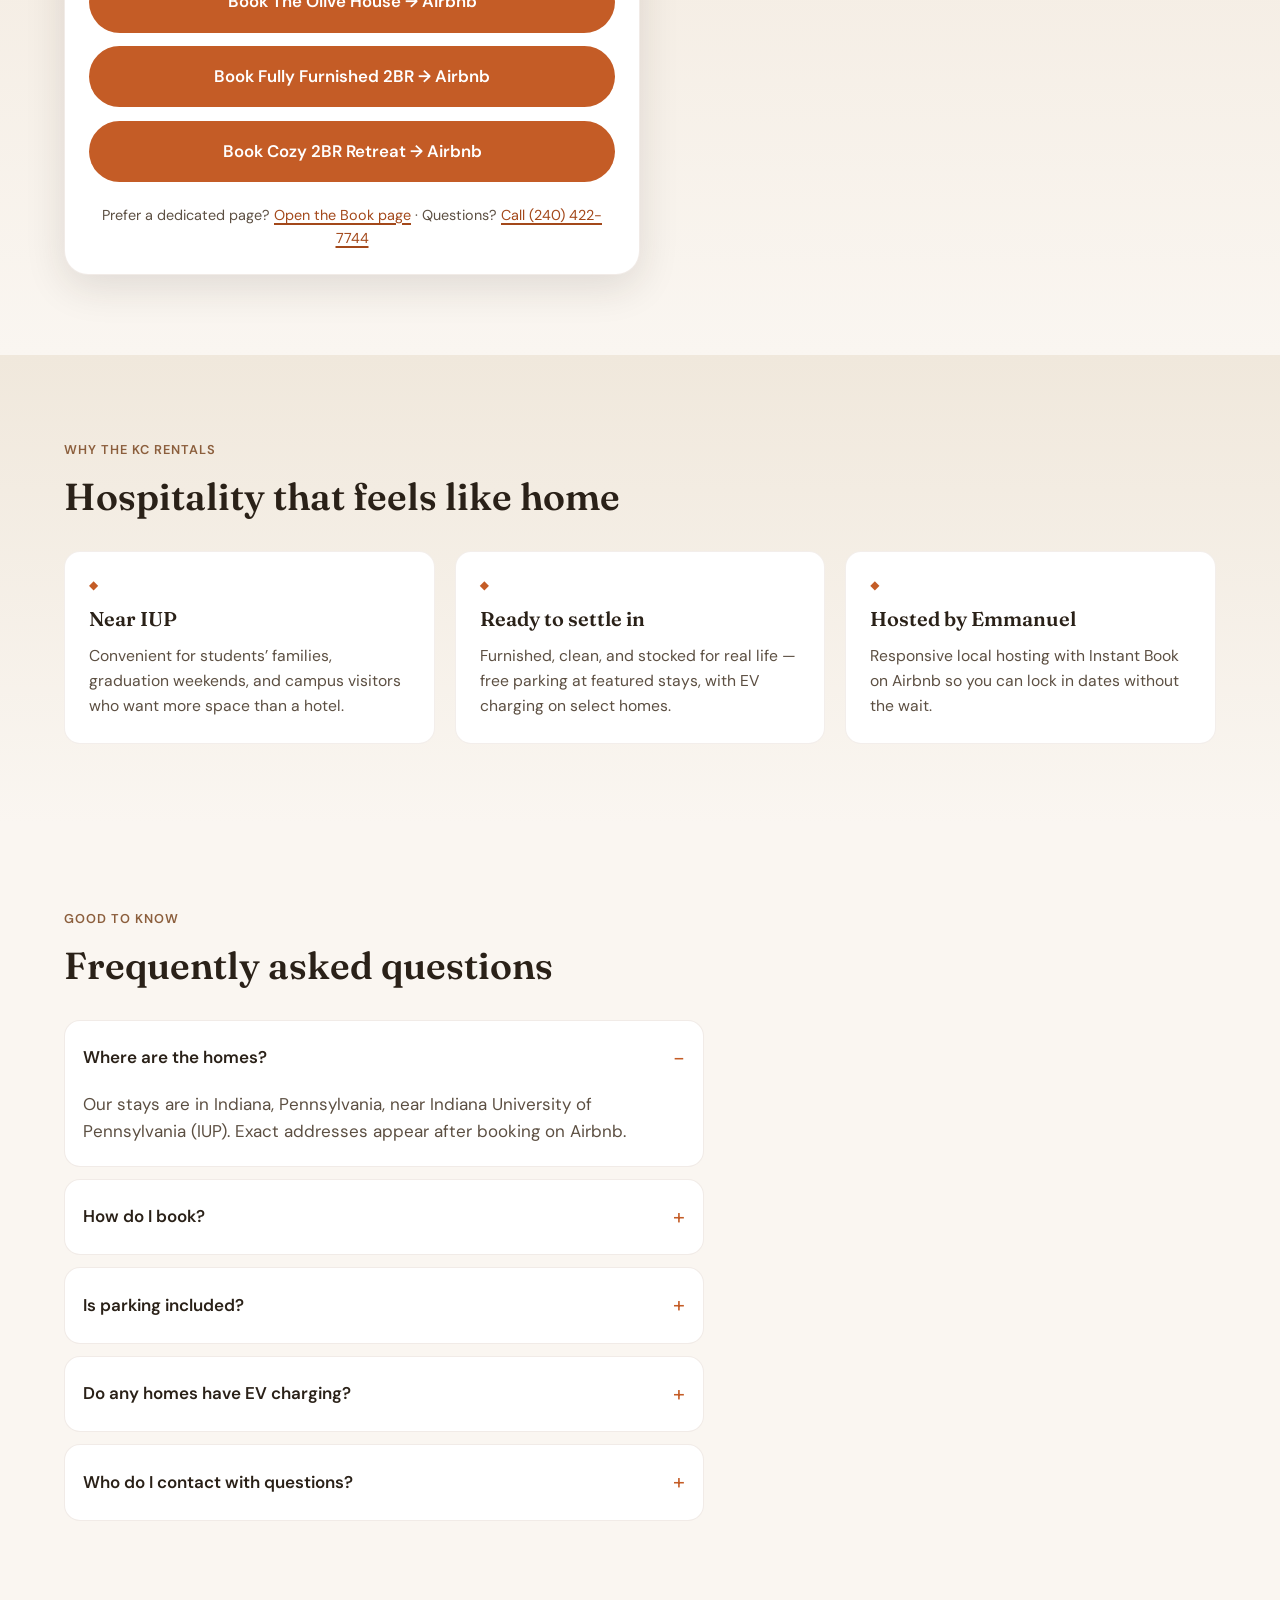
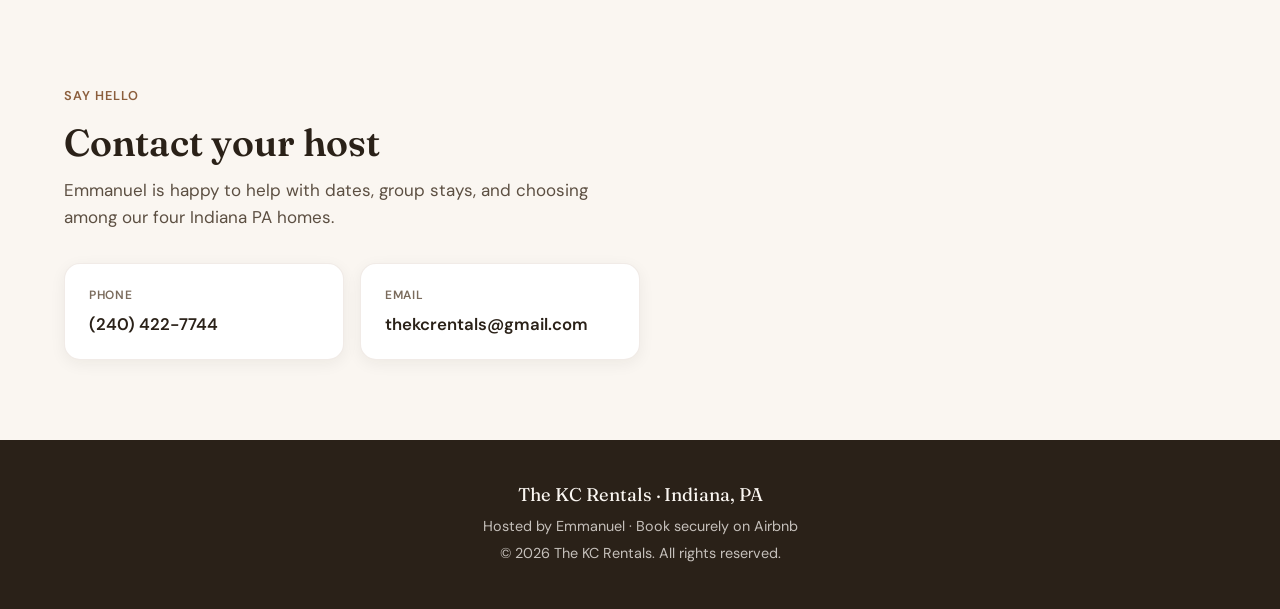
==== commit 44dc57eb: "Add Cozy 2BR Retreat card to homepage stays grid" ====
--- a/index.html
+++ b/index.html
@@ -57,7 +57,7 @@
         <header class="section-header">
           <p class="eyebrow">Our homes</p>
           <h2>Featured stays</h2>
-          <p class="section-intro">Four Instant Book homes near IUP. Scroll photos, then book on Airbnb — or jump straight to the <a href="#book">Book</a> section below.</p>
+          <p class="section-intro">Five Instant Book homes near IUP. Scroll photos, then book on Airbnb — or jump straight to the <a href="#book">Book</a> section below.</p>
         </header>
 
         <div class="stays-grid">
@@ -157,10 +157,36 @@
             </div>
           </article>
 
+
+          <article class="stay-card" id="cozy-2br-comic">
+            <div class="stay-gallery" aria-label="Photos of Cozy 2BR Retreat">
+              <img src="images/comic-1.jpg" width="1086" height="1448" alt="Cozy 2BR Retreat exterior entrance labeled 250 D with smart lock" loading="lazy" />
+              <img src="images/comic-2.jpg" width="1086" height="1448" alt="Cozy 2BR living room with navy sectional and Marvel wall art" loading="lazy" />
+              <img src="images/comic-3.jpg" width="1200" height="1600" alt="Cozy 2BR dining area with Deadpool and Spider-Man posters" loading="lazy" />
+              <img src="images/comic-4.jpg" width="1086" height="1448" alt="Cozy 2BR primary bedroom with navy bedding and sports wall art" loading="lazy" />
+            </div>
+            <div class="stay-body">
+              <h3>Cozy 2BR Retreat</h3>
+              <ul class="stay-meta">
+                <li>Sleeps 4</li>
+                <li>Comic / Marvel vibes</li>
+                <li>Free parking</li>
+                <li>Near IUP</li>
+              </ul>
+              <p>Bright themed two-bedroom near IUP — playful comic décor, full kitchen, smart-lock self check-in. Ideal for game weekends and campus visits.</p>
+              <a class="btn btn-primary btn-block btn-book"
+                 href="https://www.airbnb.com/rooms/1781890063243931094"
+                 target="_blank"
+                 rel="noopener noreferrer">
+                Instant Book on Airbnb
+              </a>
+            </div>
+          </article>
+
         </div>
 
         <p class="more-homes">
-          All four Instant Book homes are listed above. Need help picking dates or the right fit? Reach Emmanuel by phone or email — happy to help.
+          All five Instant Book homes are listed above. Need help picking dates or the right fit? Reach Emmanuel by phone or email — happy to help.
         </p>
       </div>
     </section>
@@ -197,6 +223,13 @@
              rel="noopener noreferrer">
             Book Fully Furnished 2BR → Airbnb
           </a>
+          <a class="btn btn-primary btn-lg btn-block"
+             href="https://www.airbnb.com/rooms/1781890063243931094"
+             target="_blank"
+             rel="noopener noreferrer">
+            Book Cozy 2BR Retreat → Airbnb
+          </a>
+
           <p class="book-alt">Prefer a dedicated page? <a href="book.html">Open the Book page</a> · Questions? <a href="tel:+12404227744">Call (240) 422-7744</a></p>
         </div>
       </div>
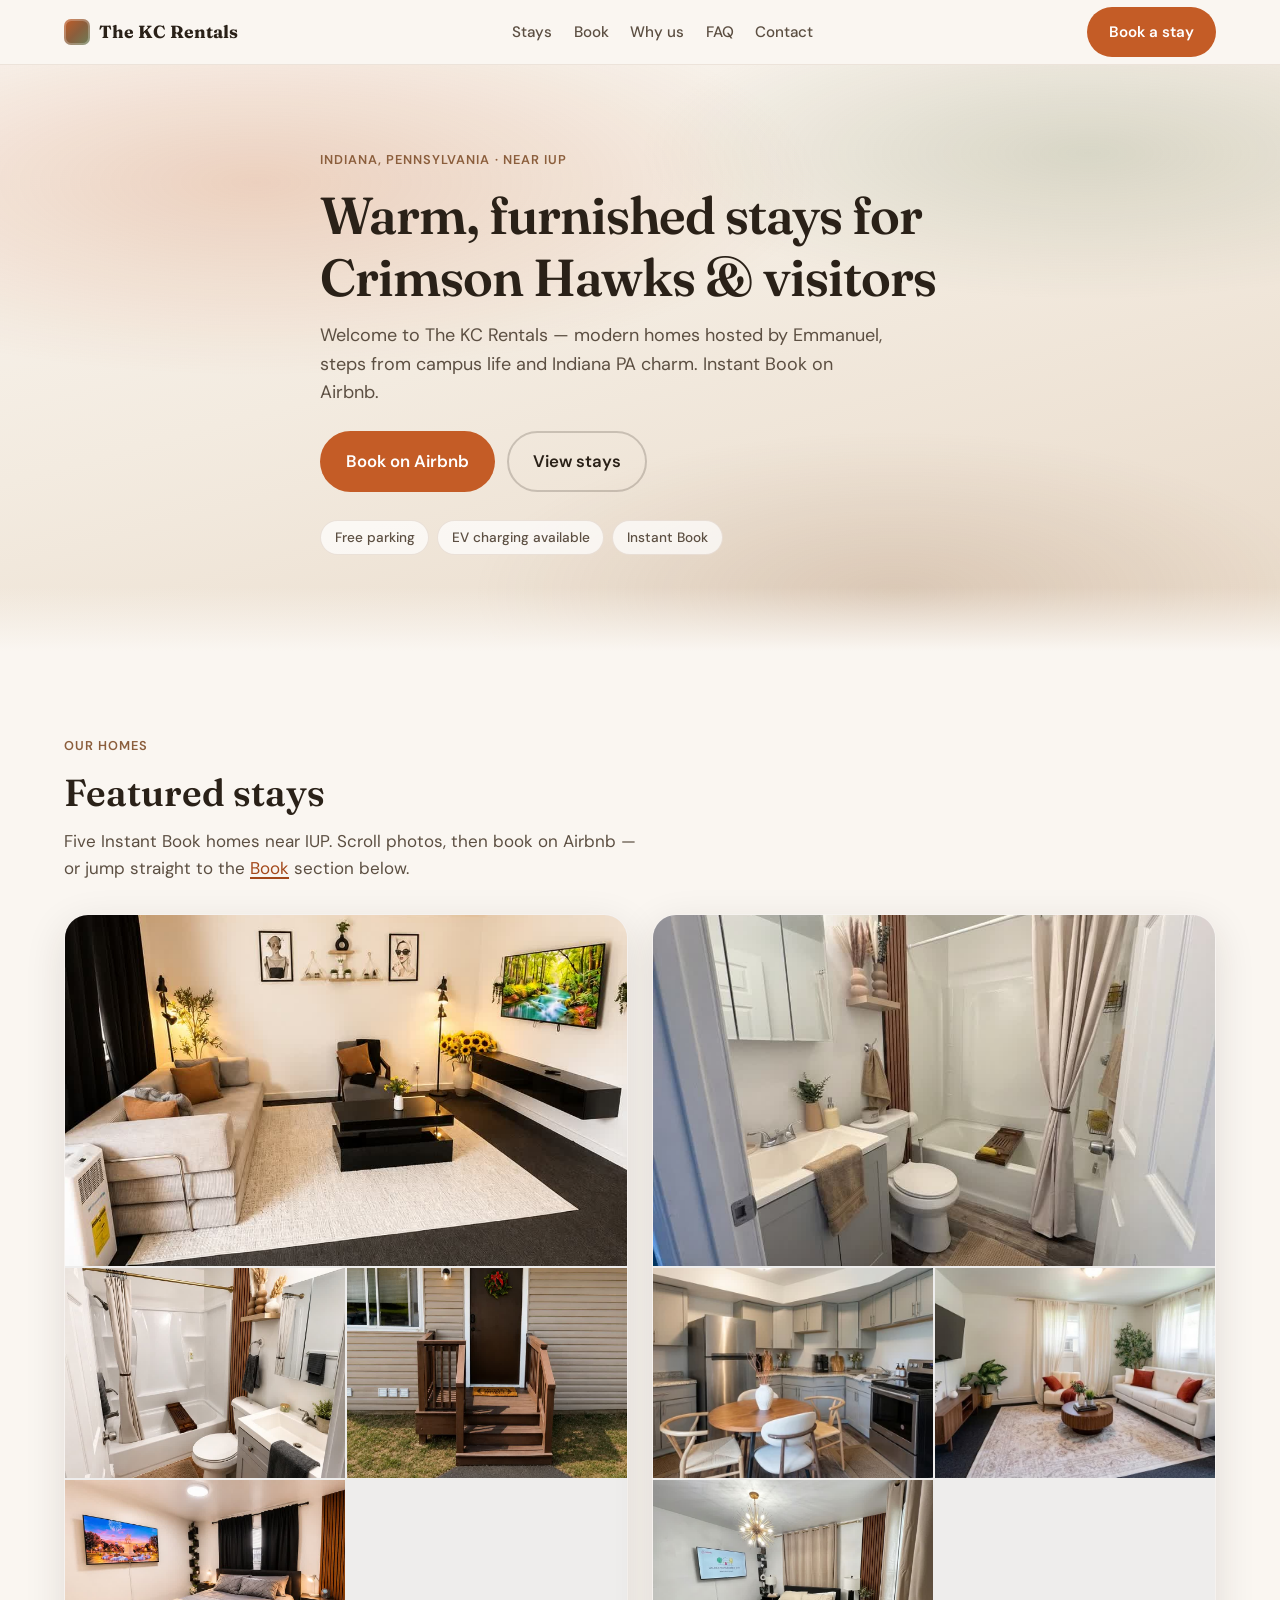
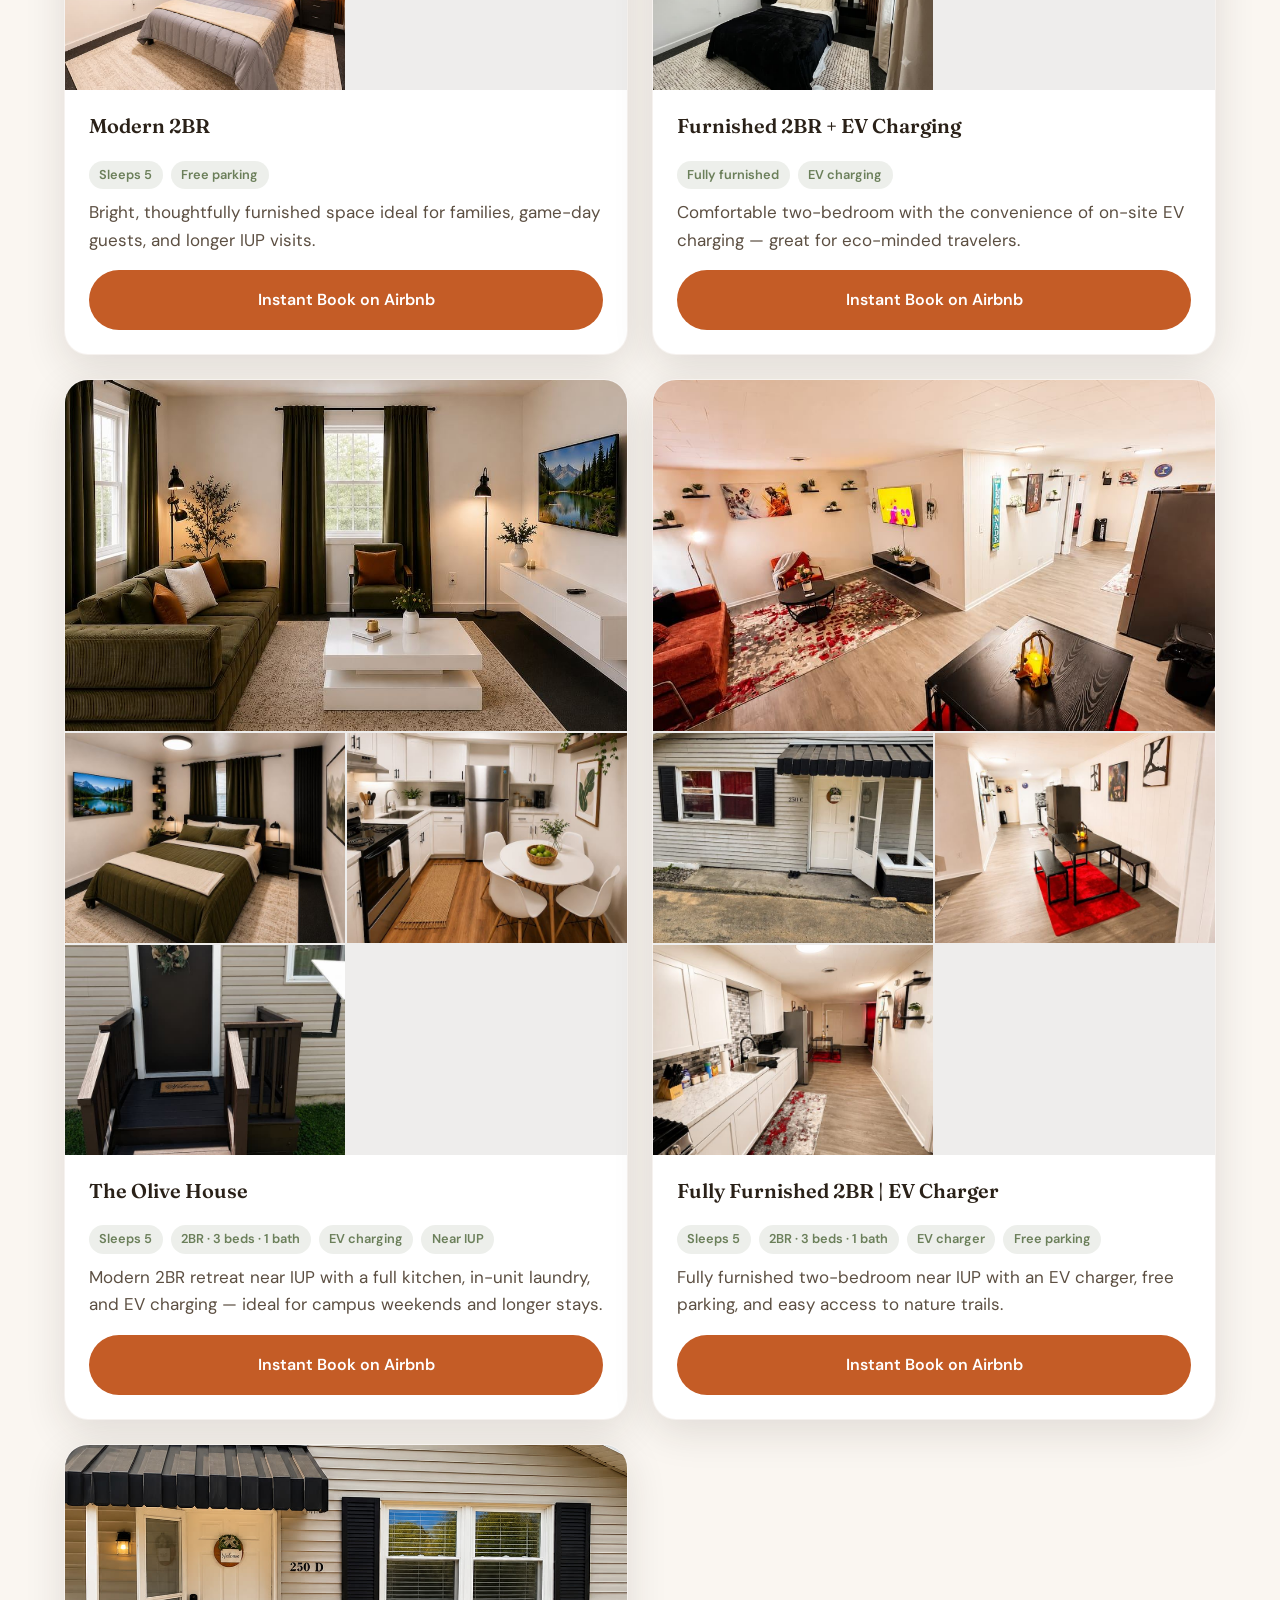
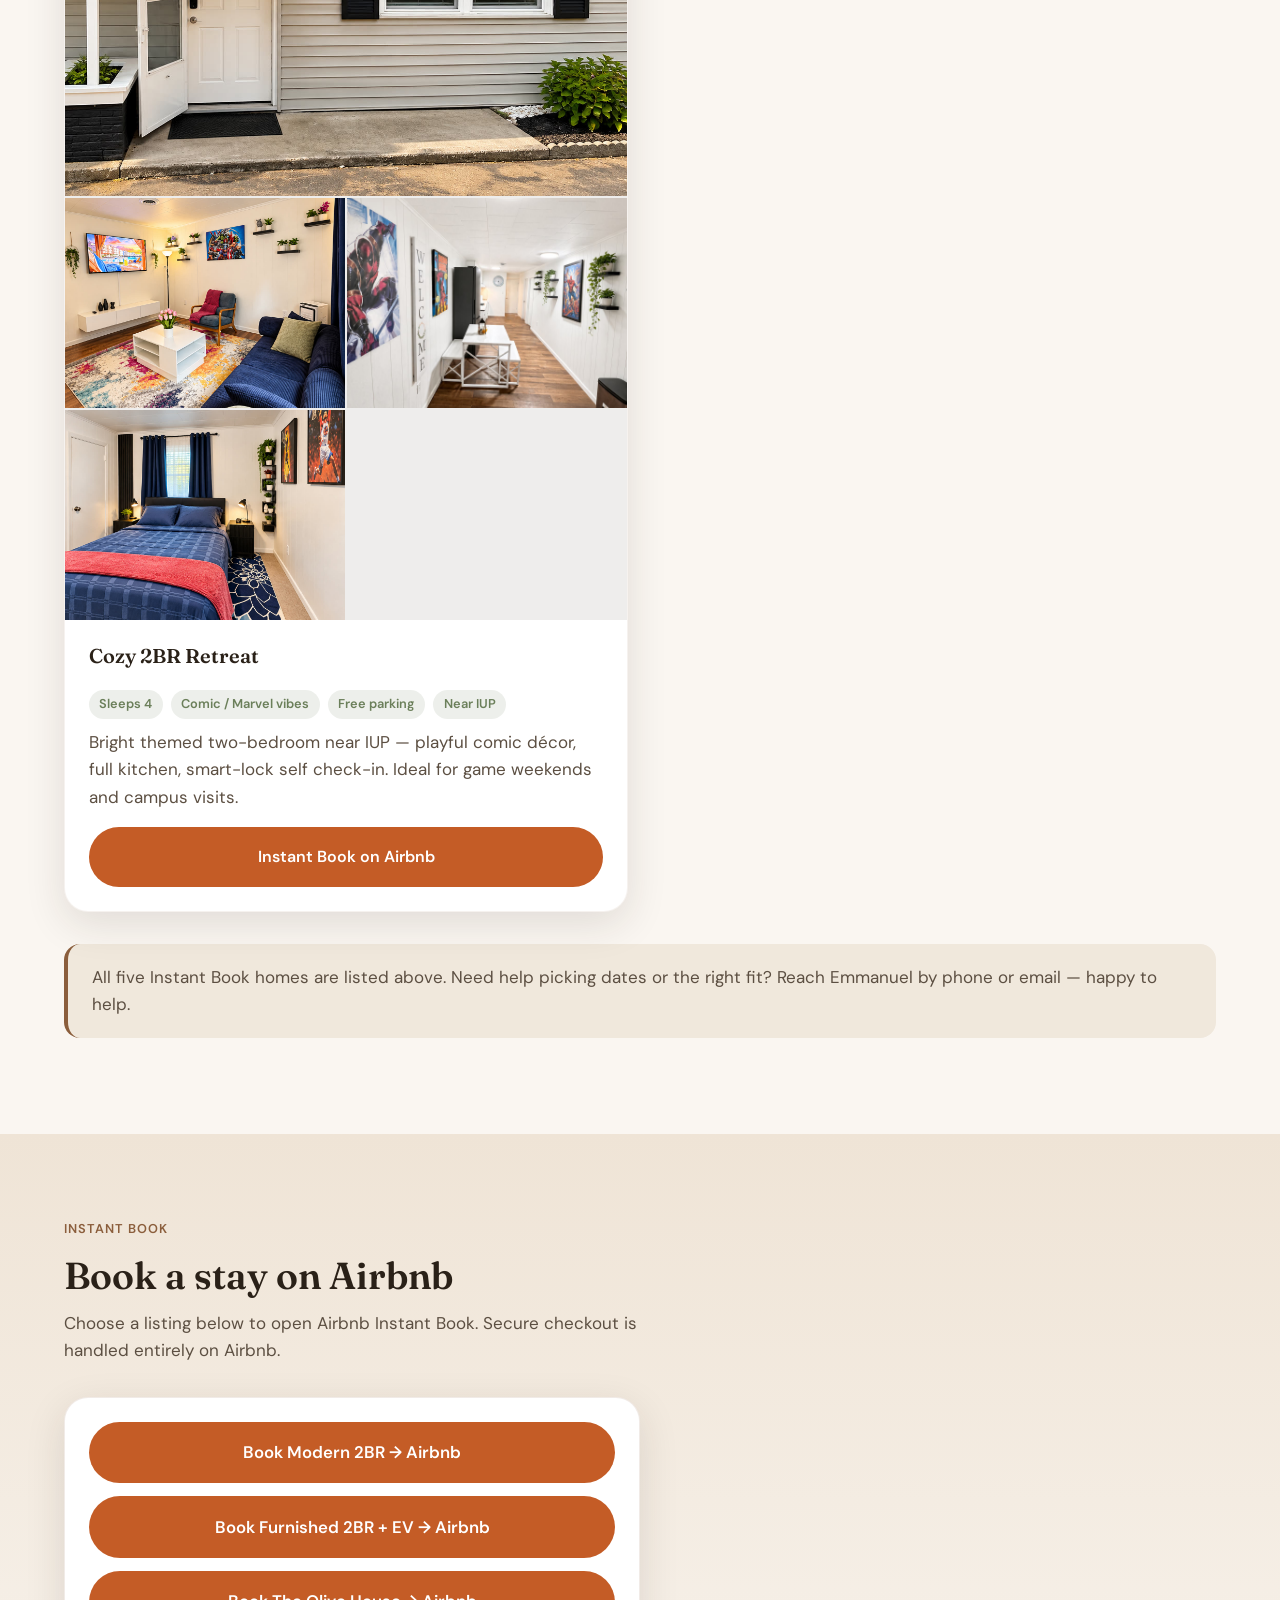
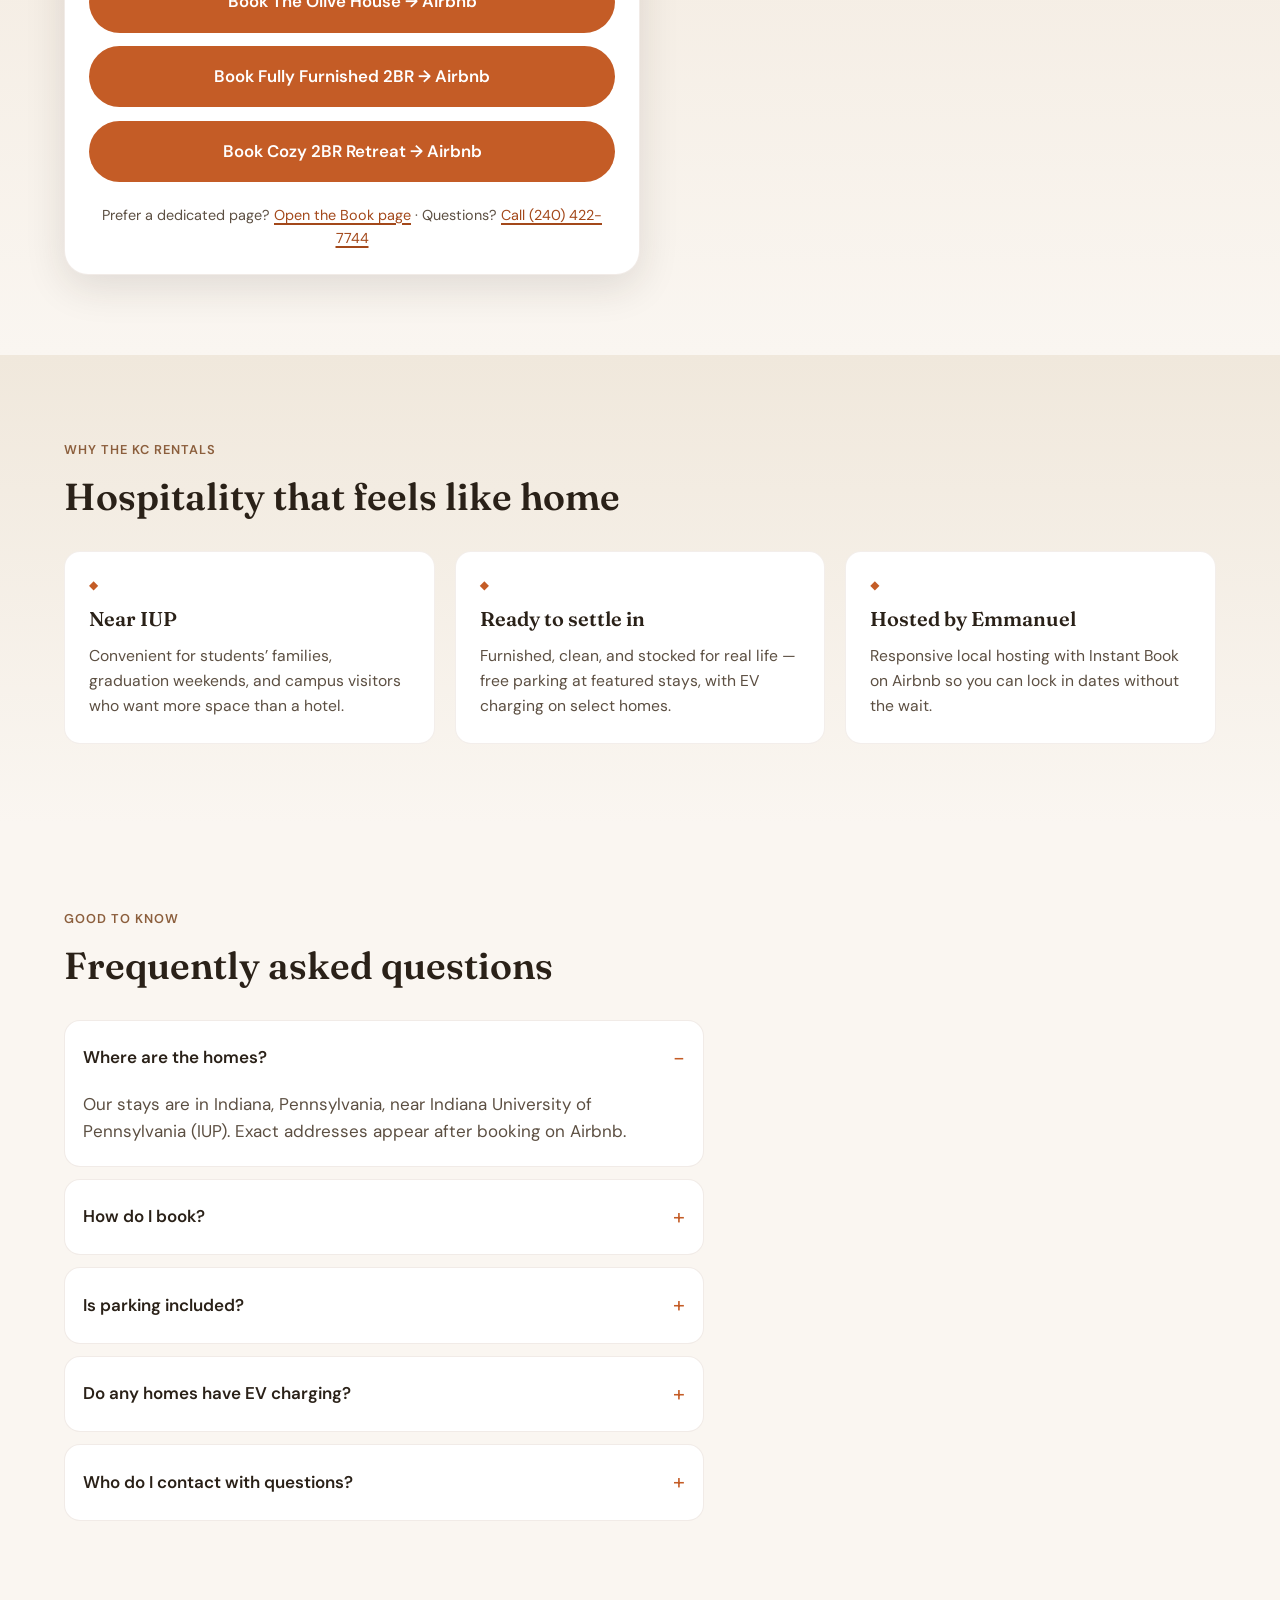
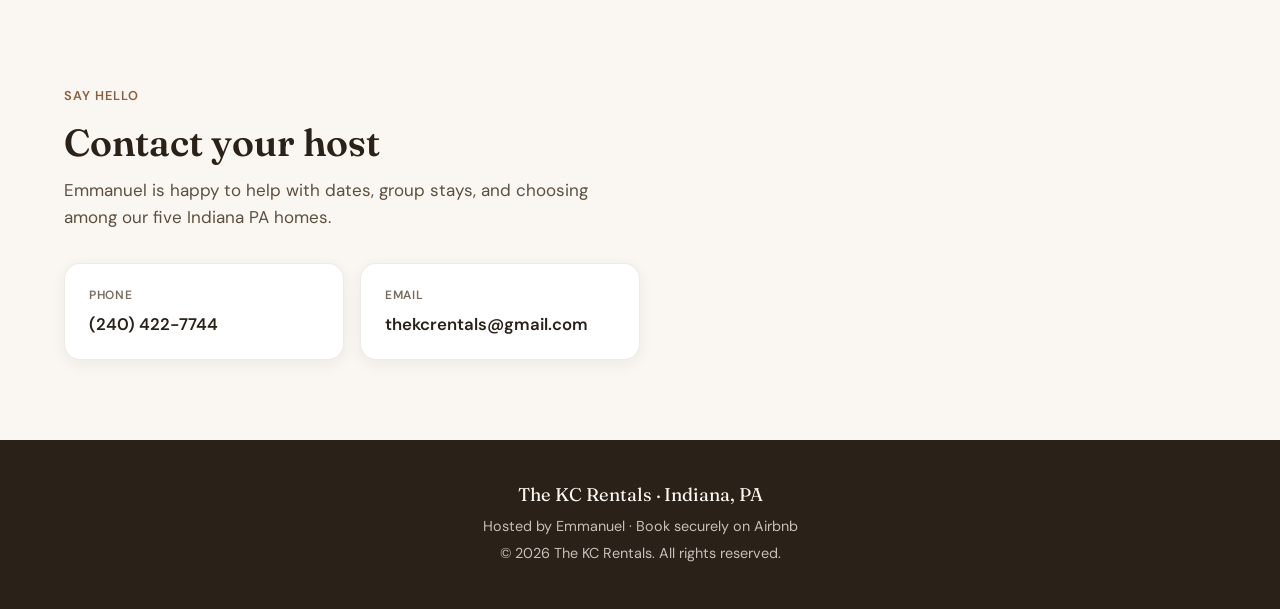
==== commit 296e30e8: "Fix leftover “four” copy now that five stays are listed FAQ and contact still said four homes after " ====
--- a/index.html
+++ b/index.html
@@ -274,7 +274,7 @@
           </details>
           <details class="faq-item">
             <summary>How do I book?</summary>
-            <p>Tap <a href="#book">Book a stay</a> or use Instant Book on any of our four Airbnb listings. Prefer help choosing dates? Call or email Emmanuel and we’ll help.</p>
+            <p>Tap <a href="#book">Book a stay</a> or use Instant Book on any of our five Airbnb listings. Prefer help choosing dates? Call or email Emmanuel and we’ll help.</p>
           </details>
           <details class="faq-item">
             <summary>Is parking included?</summary>
@@ -297,7 +297,7 @@
         <header class="section-header">
           <p class="eyebrow">Say hello</p>
           <h2>Contact your host</h2>
-          <p class="section-intro">Emmanuel is happy to help with dates, group stays, and choosing among our four Indiana PA homes.</p>
+          <p class="section-intro">Emmanuel is happy to help with dates, group stays, and choosing among our five Indiana PA homes.</p>
         </header>
         <div class="contact-cards">
           <a class="contact-card" href="tel:+12404227744">
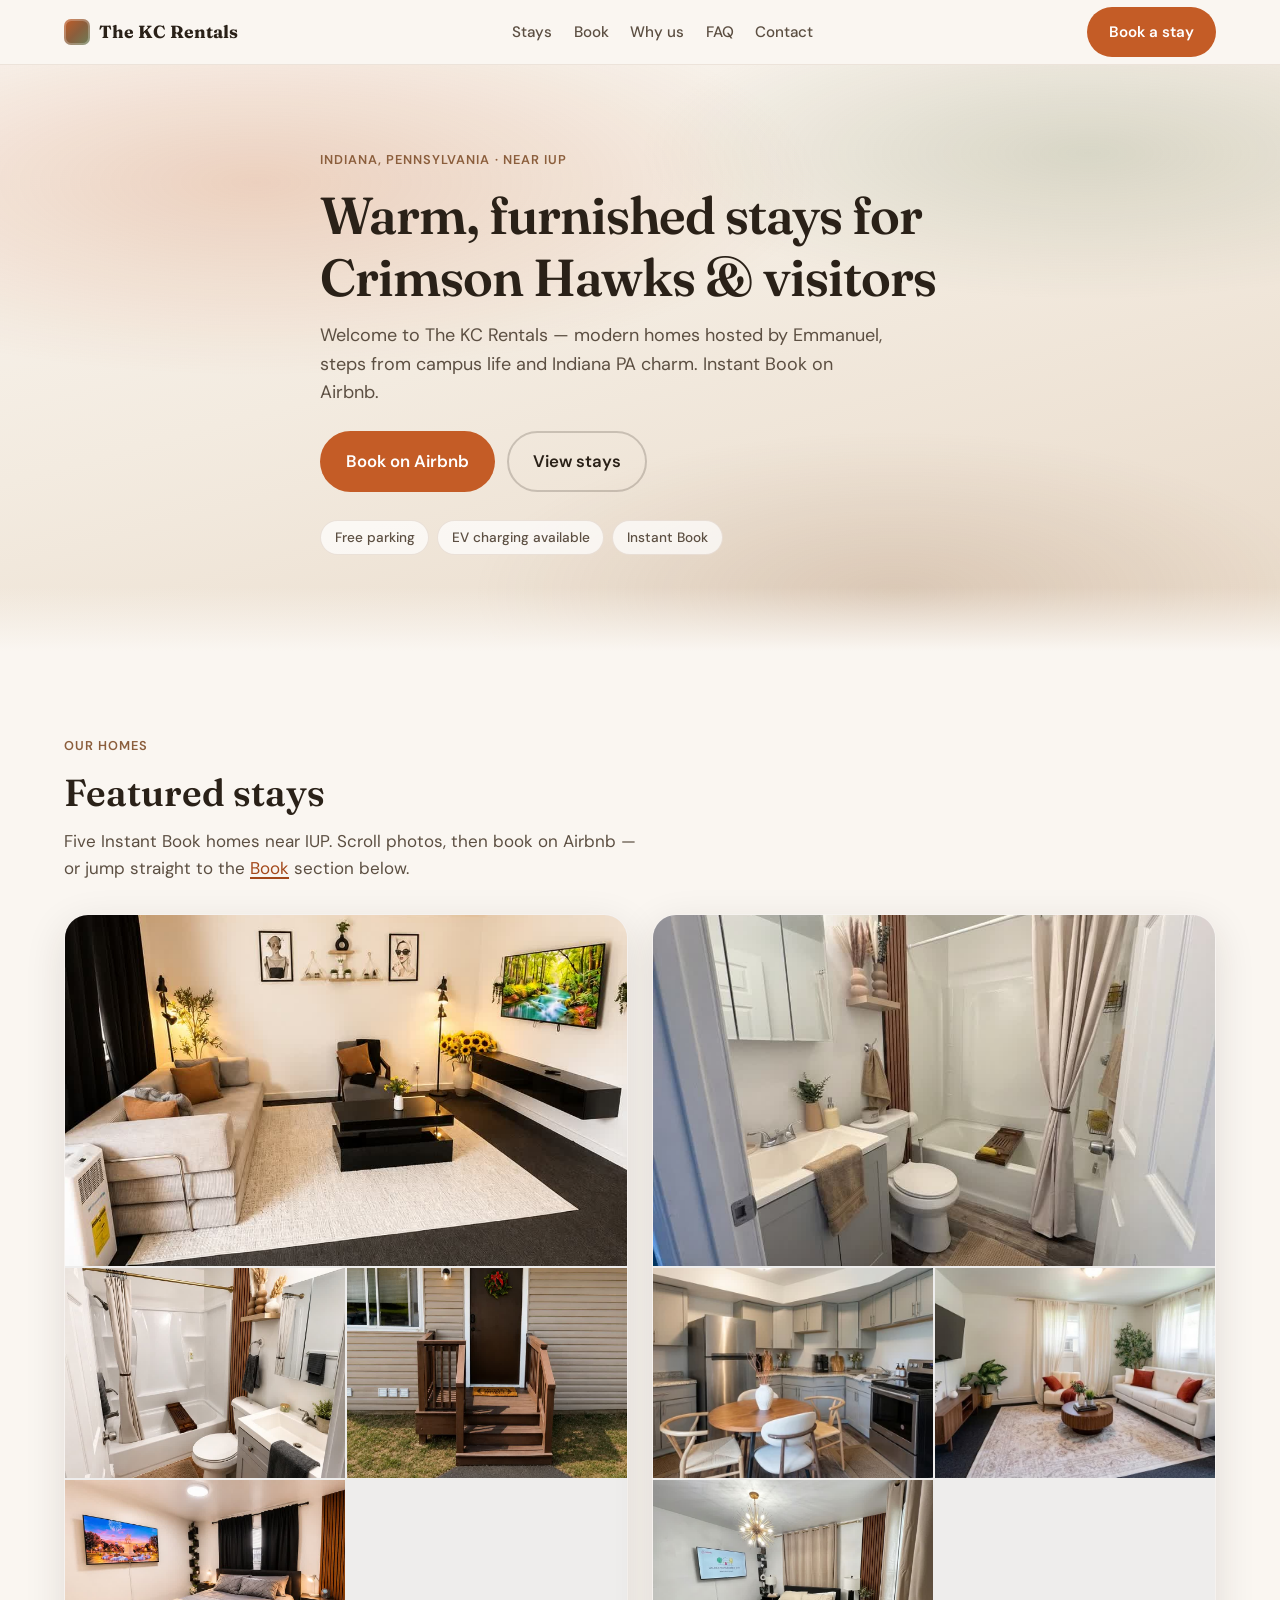
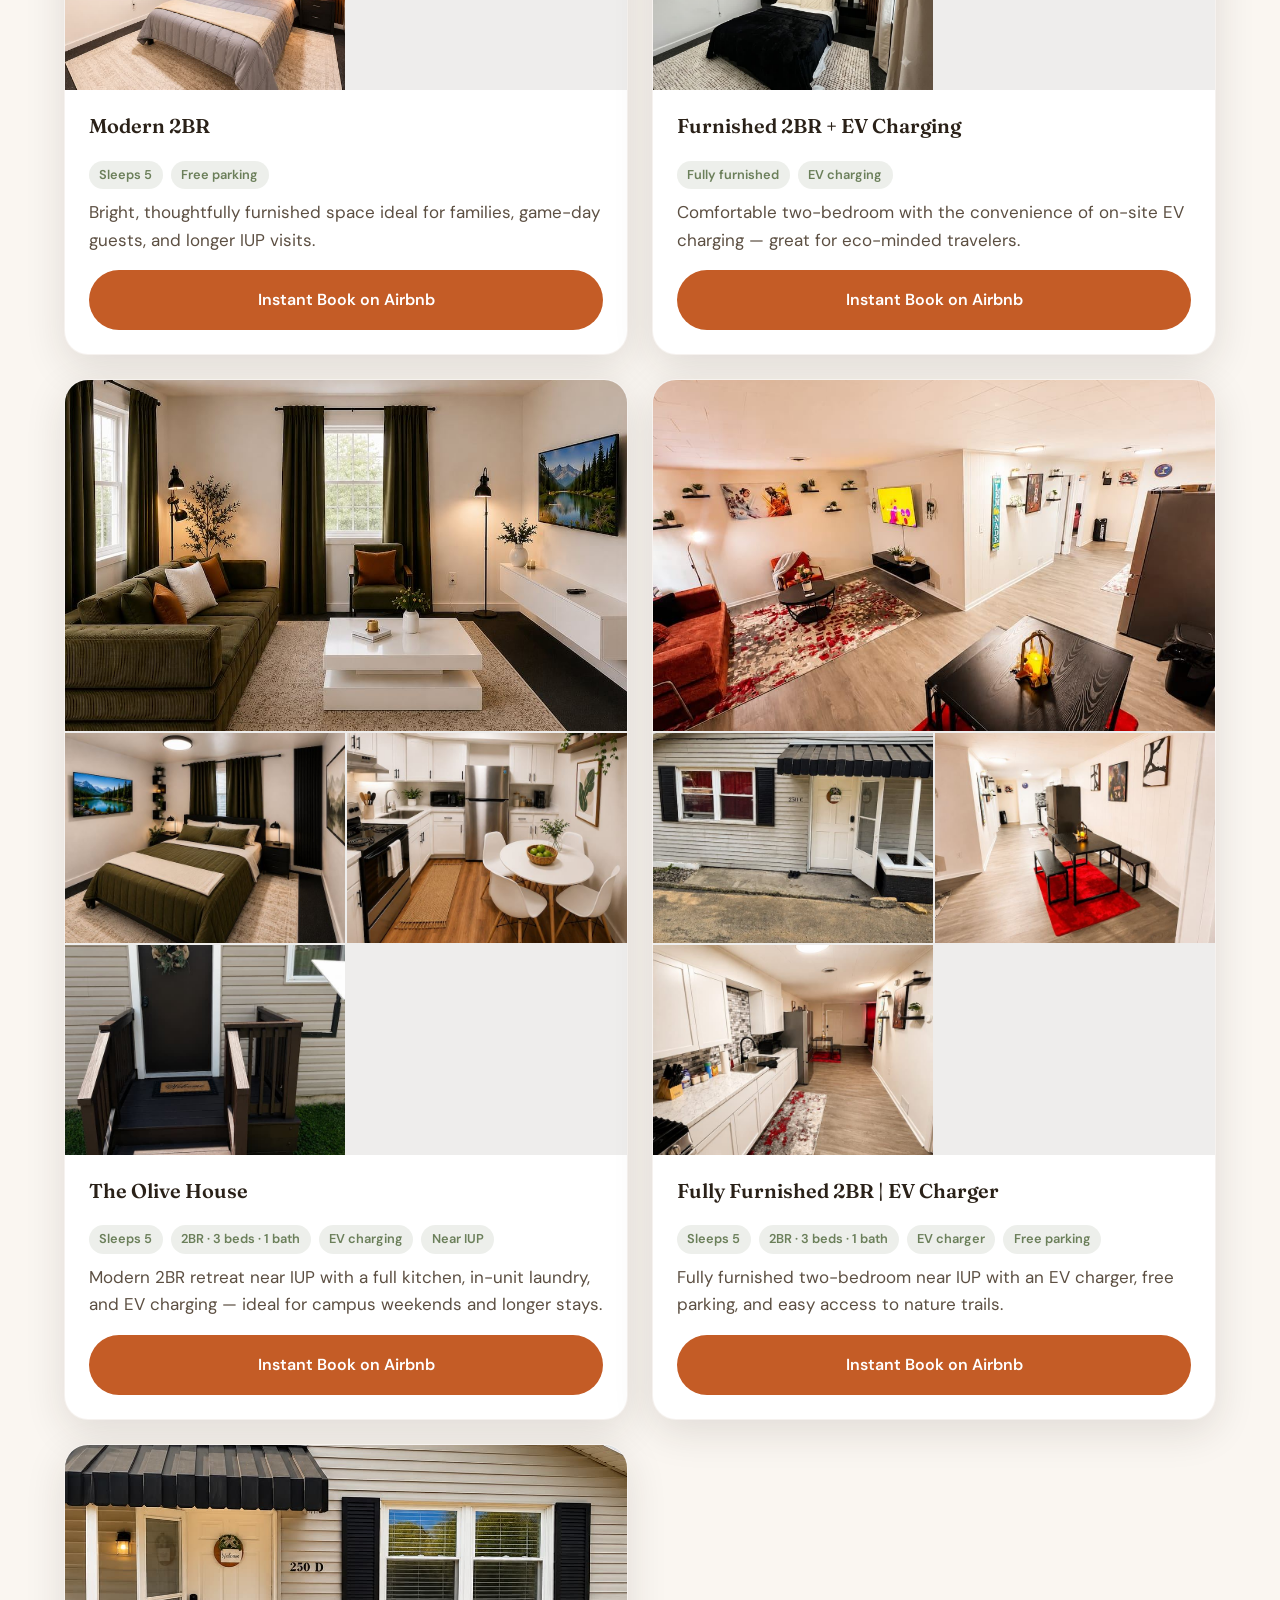
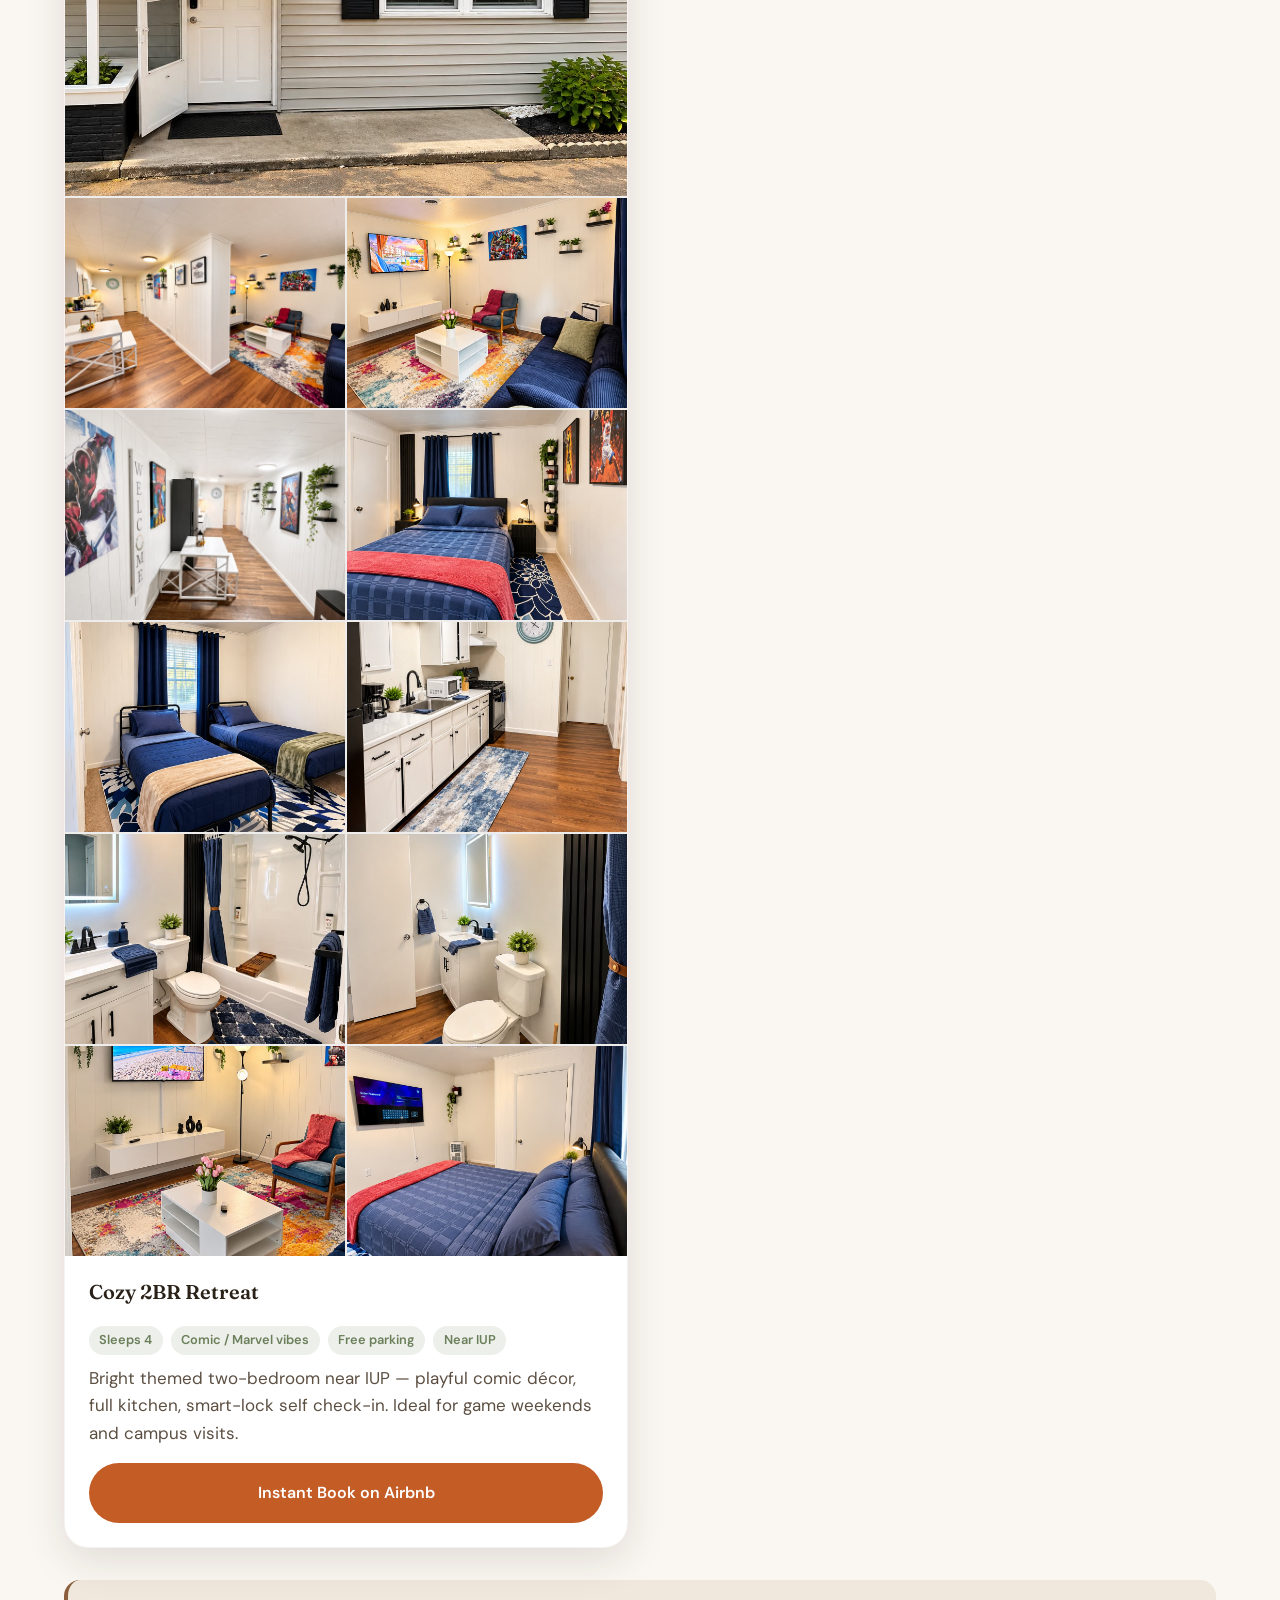
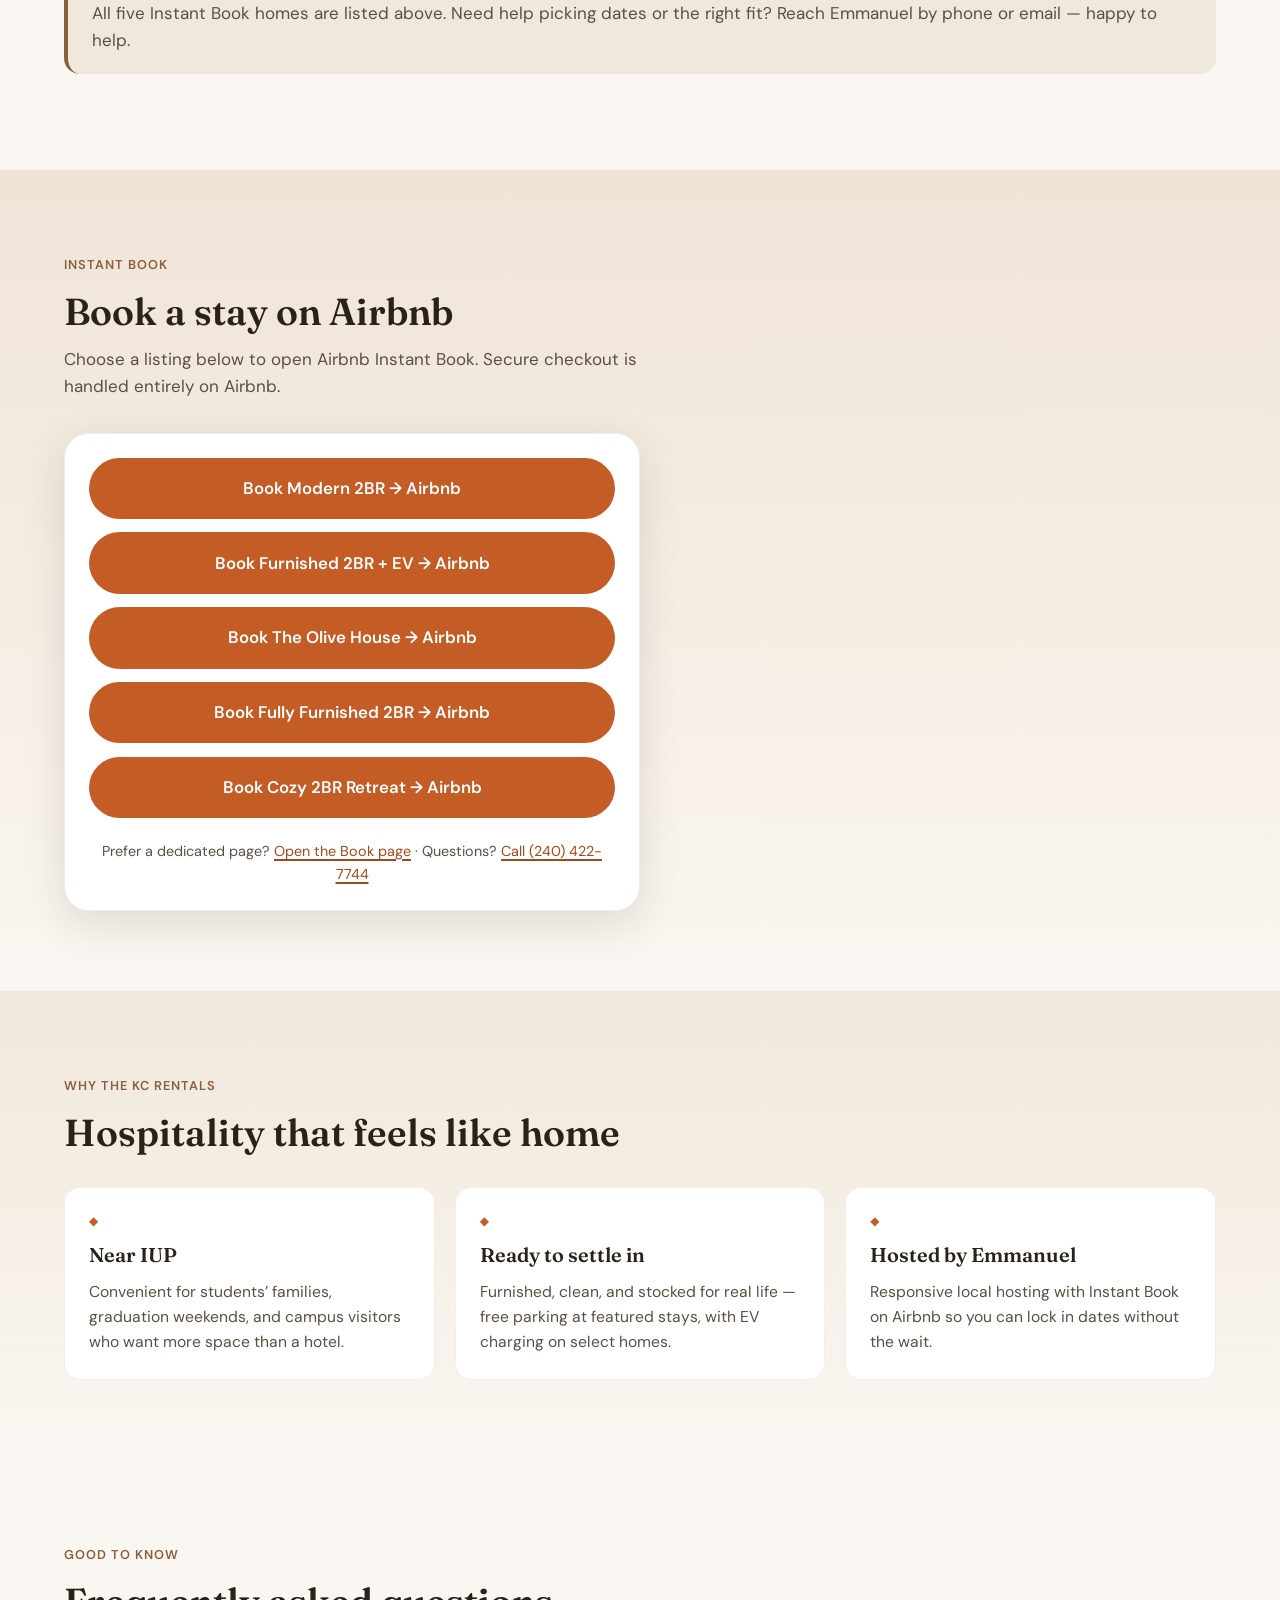
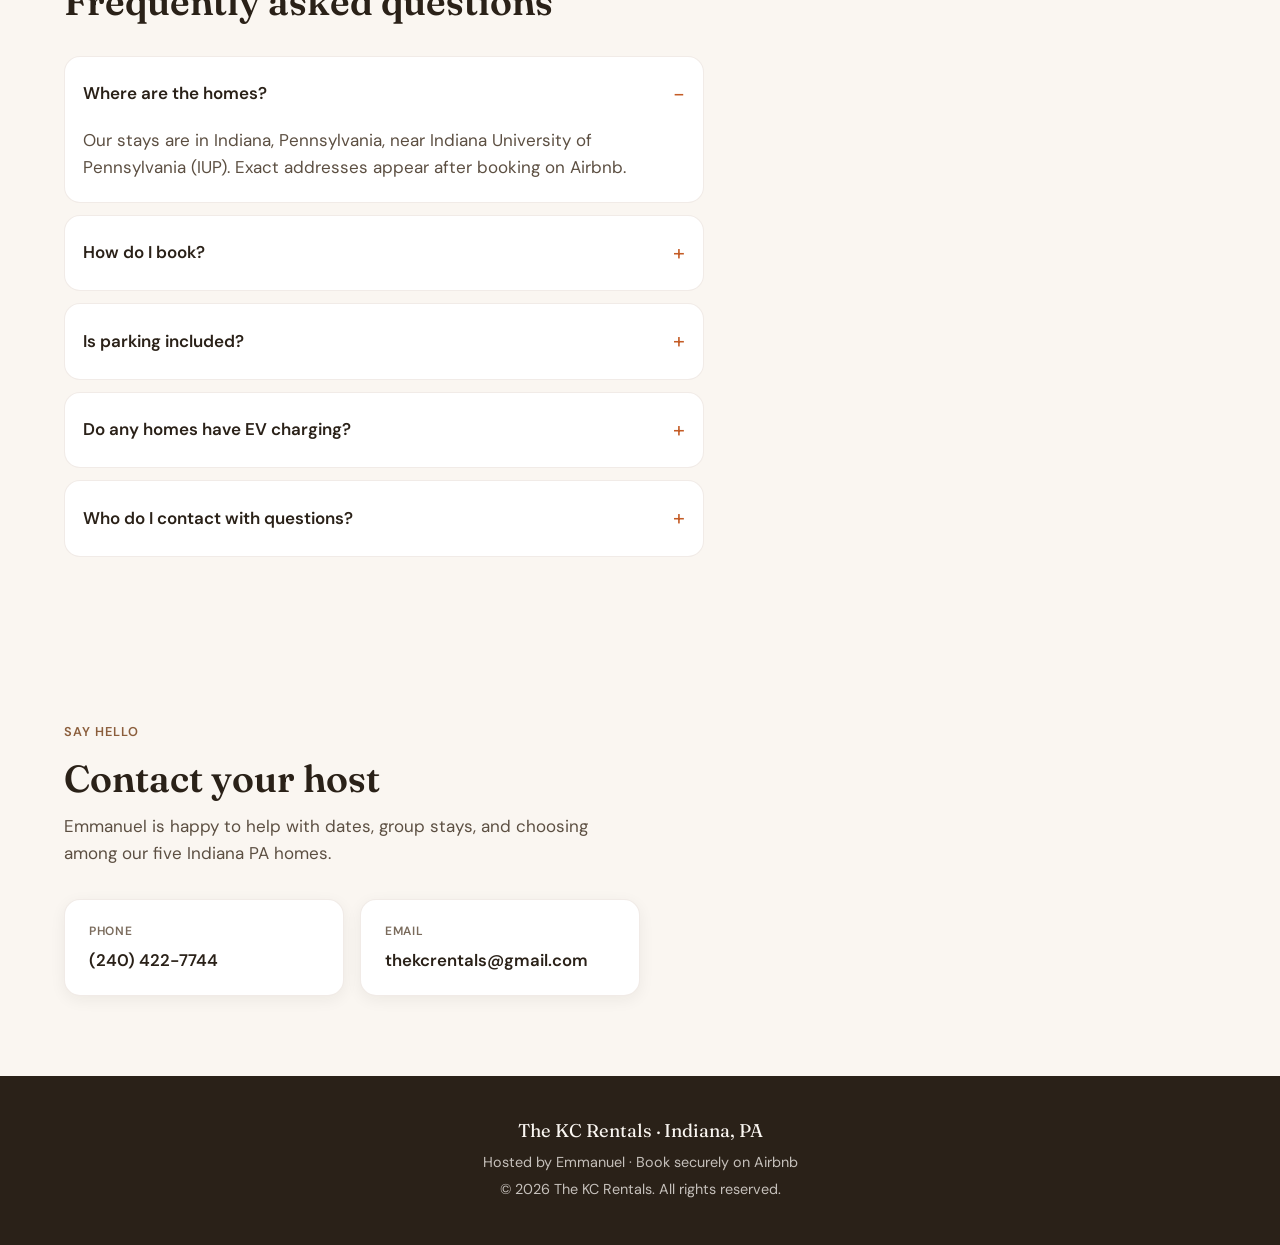
==== commit 8aaa239b: "Expand Cozy 2BR gallery to 11 Airbnb photos Replace the 4-image set with the full updated Airbnb gal" ====
--- a/index.html
+++ b/index.html
@@ -160,10 +160,17 @@
 
           <article class="stay-card" id="cozy-2br-comic">
             <div class="stay-gallery" aria-label="Photos of Cozy 2BR Retreat">
-              <img src="images/comic-1.jpg" width="1086" height="1448" alt="Cozy 2BR Retreat exterior entrance labeled 250 D with smart lock" loading="lazy" />
-              <img src="images/comic-2.jpg" width="1086" height="1448" alt="Cozy 2BR living room with navy sectional and Marvel wall art" loading="lazy" />
-              <img src="images/comic-3.jpg" width="1200" height="1600" alt="Cozy 2BR dining area with Deadpool and Spider-Man posters" loading="lazy" />
-              <img src="images/comic-4.jpg" width="1086" height="1448" alt="Cozy 2BR primary bedroom with navy bedding and sports wall art" loading="lazy" />
+              <img src="images/comic-1.jpg" width="1400" height="1050" alt="Cozy 2BR Retreat exterior entrance labeled 250 D with smart lock" loading="lazy" />
+              <img src="images/comic-2.jpg" width="1400" height="1050" alt="Cozy 2BR open living, dining, and kitchen with Marvel art" loading="lazy" />
+              <img src="images/comic-3.jpg" width="1400" height="1050" alt="Cozy 2BR living room with navy sofa, colorful rug, and TV" loading="lazy" />
+              <img src="images/comic-4.jpg" width="1400" height="1050" alt="Cozy 2BR hallway and dining with comic art and plant shelves" loading="lazy" />
+              <img src="images/comic-5.jpg" width="1400" height="1050" alt="Cozy 2BR primary bedroom with queen bed and basketball wall art" loading="lazy" />
+              <img src="images/comic-6.jpg" width="1400" height="1050" alt="Cozy 2BR second bedroom with twin beds" loading="lazy" />
+              <img src="images/comic-7.jpg" width="1400" height="1050" alt="Cozy 2BR kitchen with white cabinets and appliances" loading="lazy" />
+              <img src="images/comic-8.jpg" width="1400" height="1050" alt="Cozy 2BR bathroom with bathtub and shower" loading="lazy" />
+              <img src="images/comic-9.jpg" width="1400" height="1050" alt="Cozy 2BR bathroom vanity and toilet" loading="lazy" />
+              <img src="images/comic-10.jpg" width="1400" height="1050" alt="Cozy 2BR living room seating and coffee table" loading="lazy" />
+              <img src="images/comic-11.jpg" width="1400" height="1050" alt="Cozy 2BR bedroom with TV and blue bedding" loading="lazy" />
             </div>
             <div class="stay-body">
               <h3>Cozy 2BR Retreat</h3>
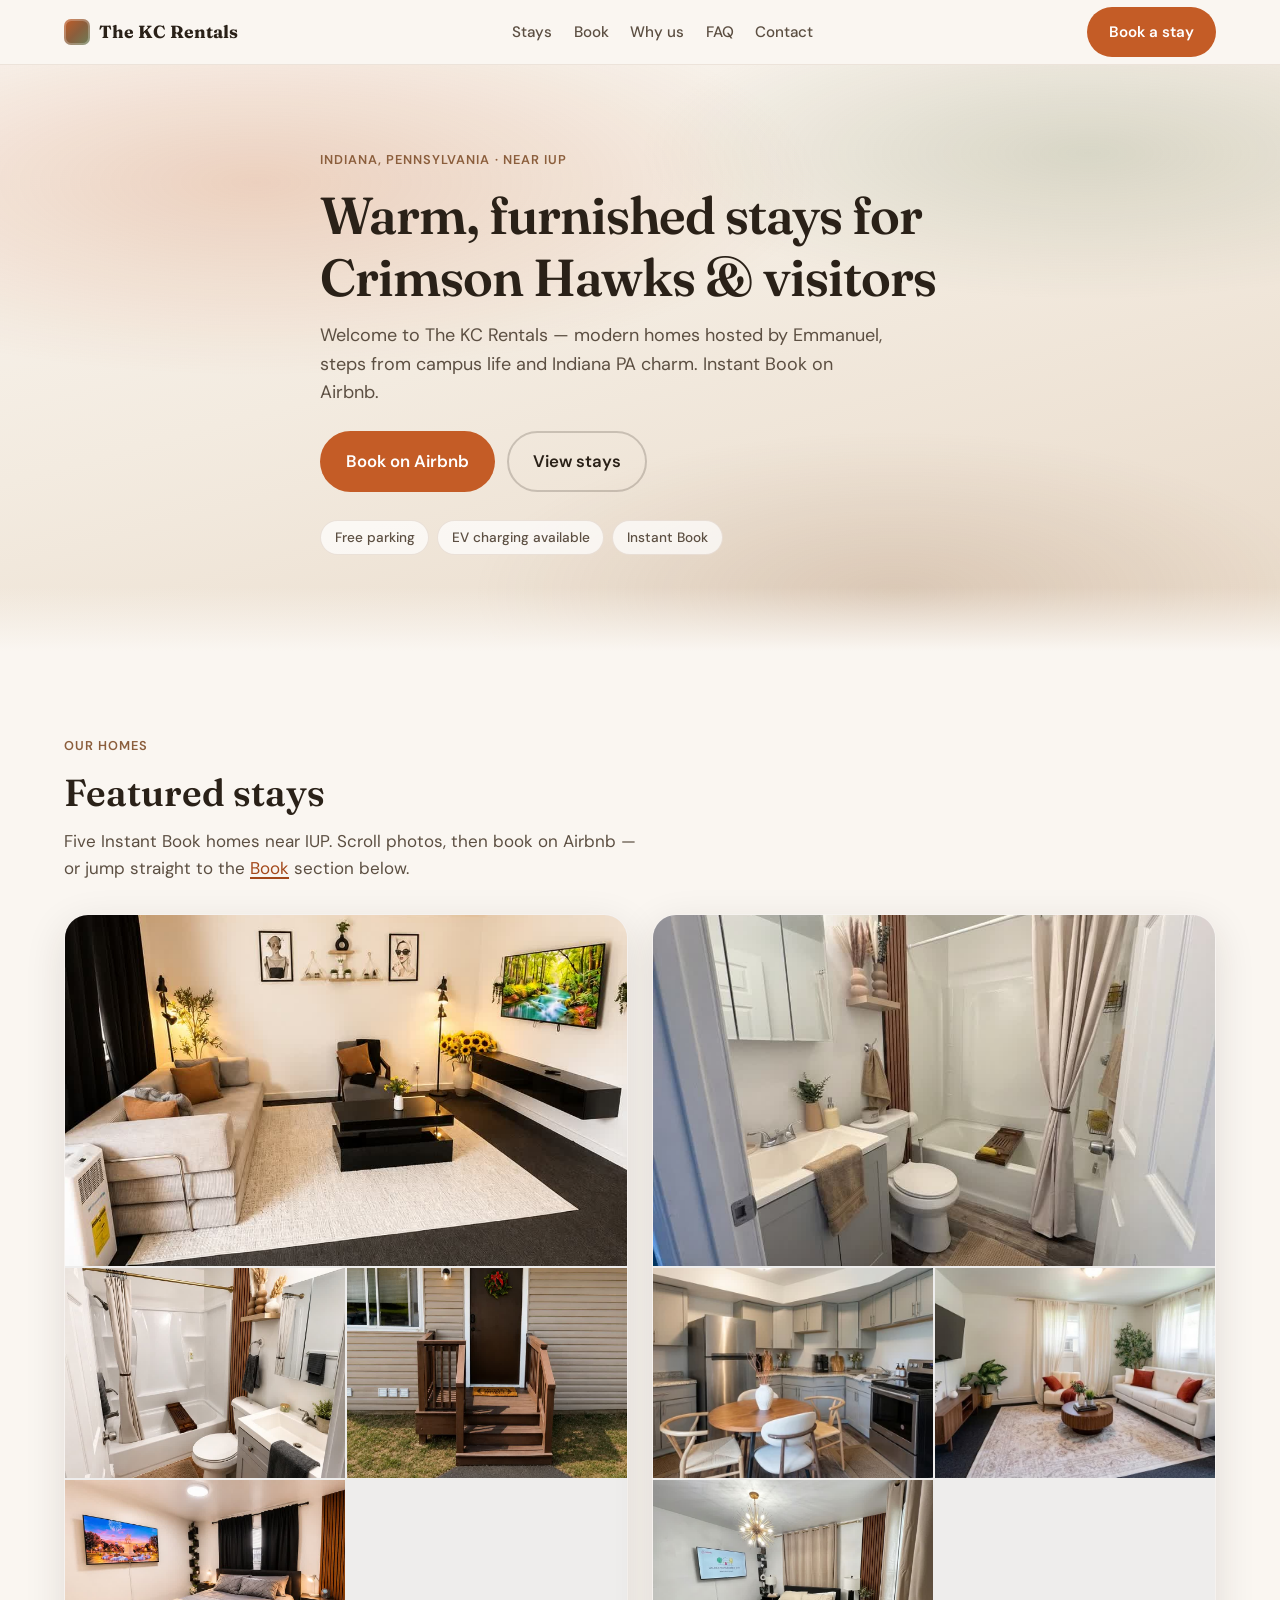
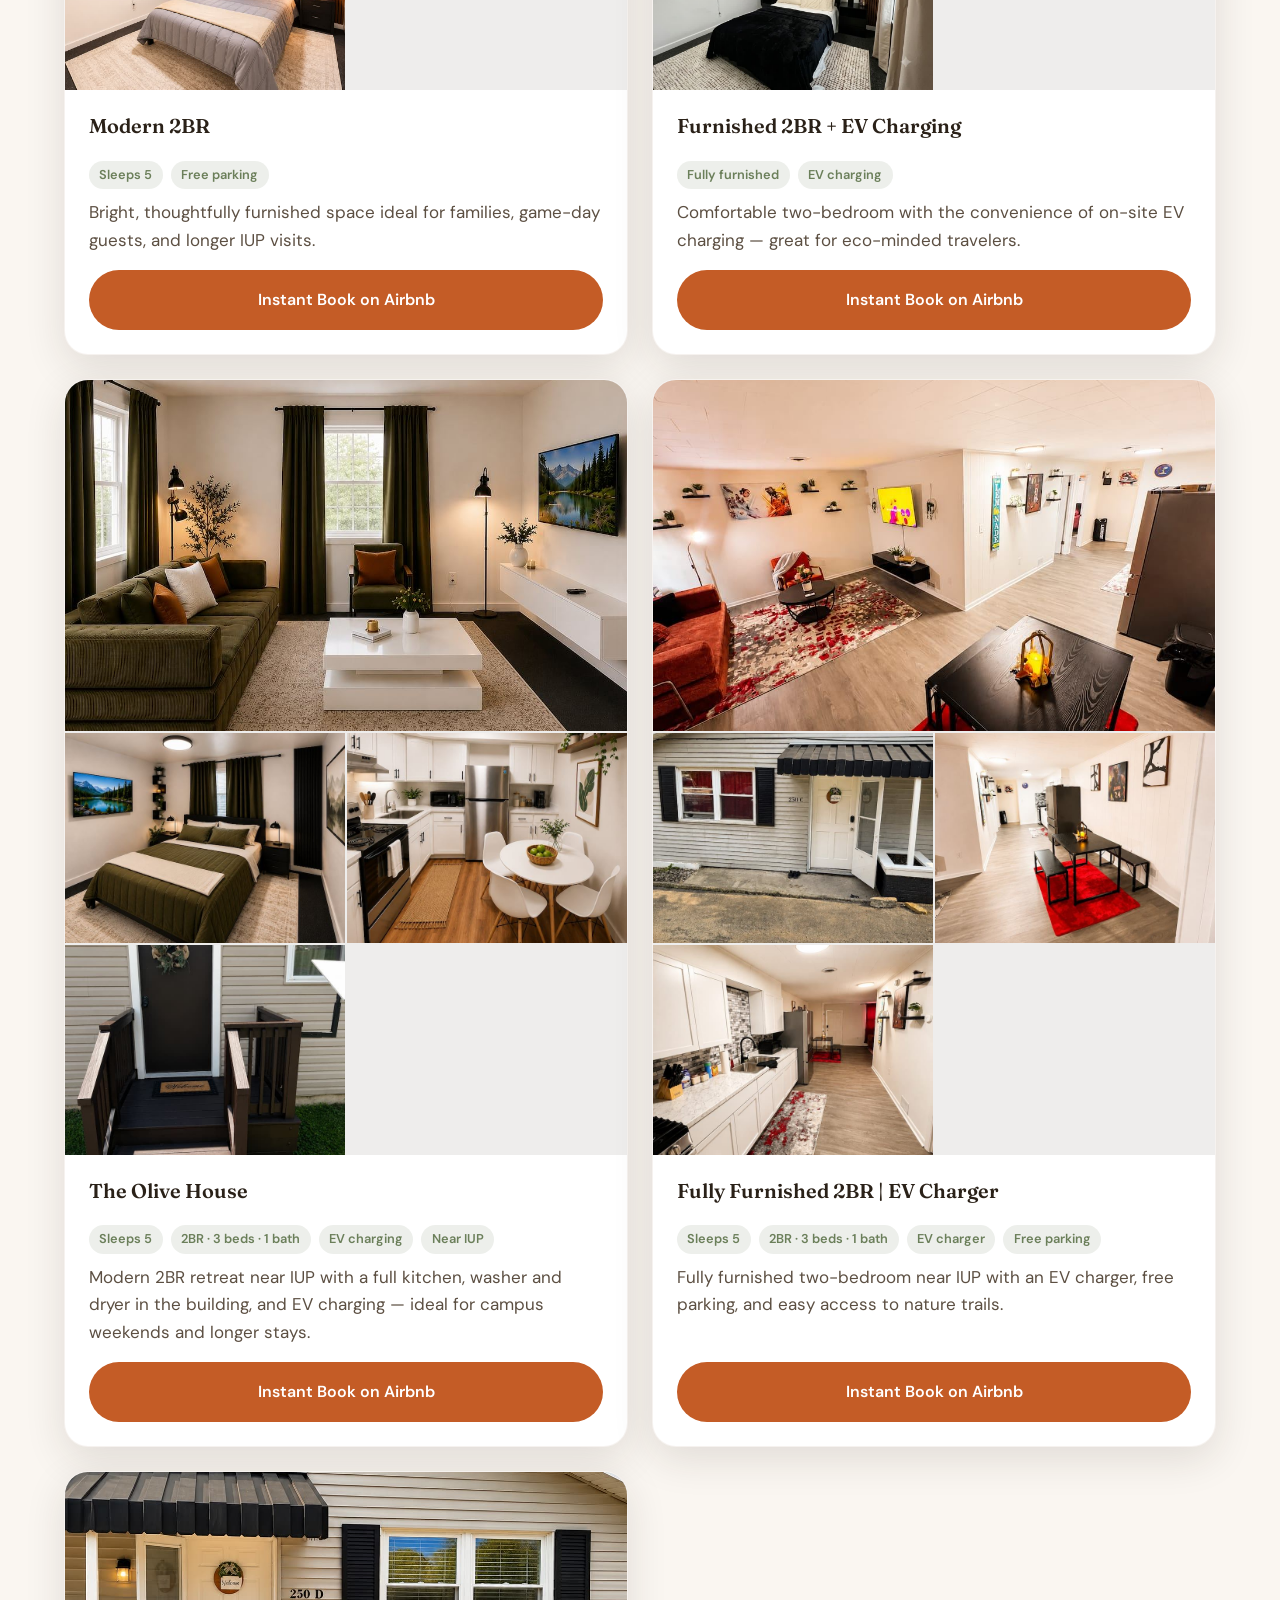
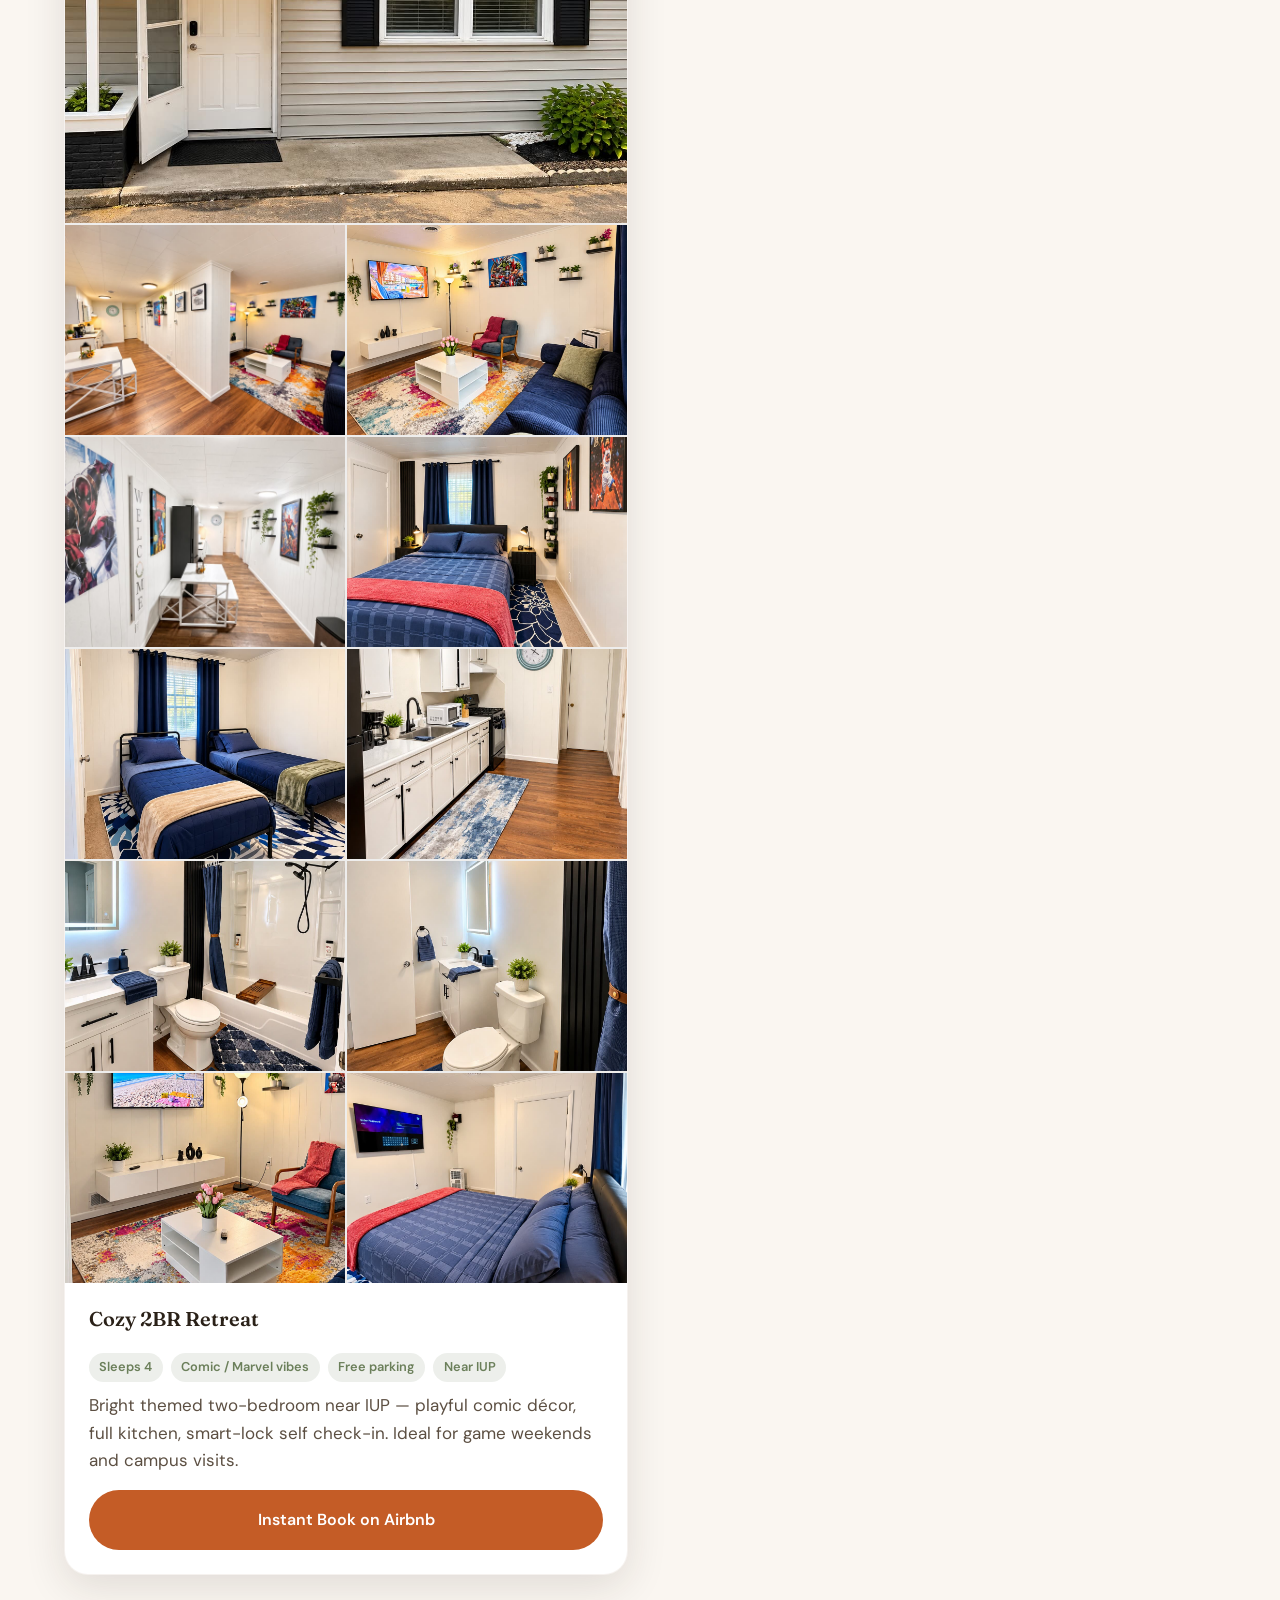
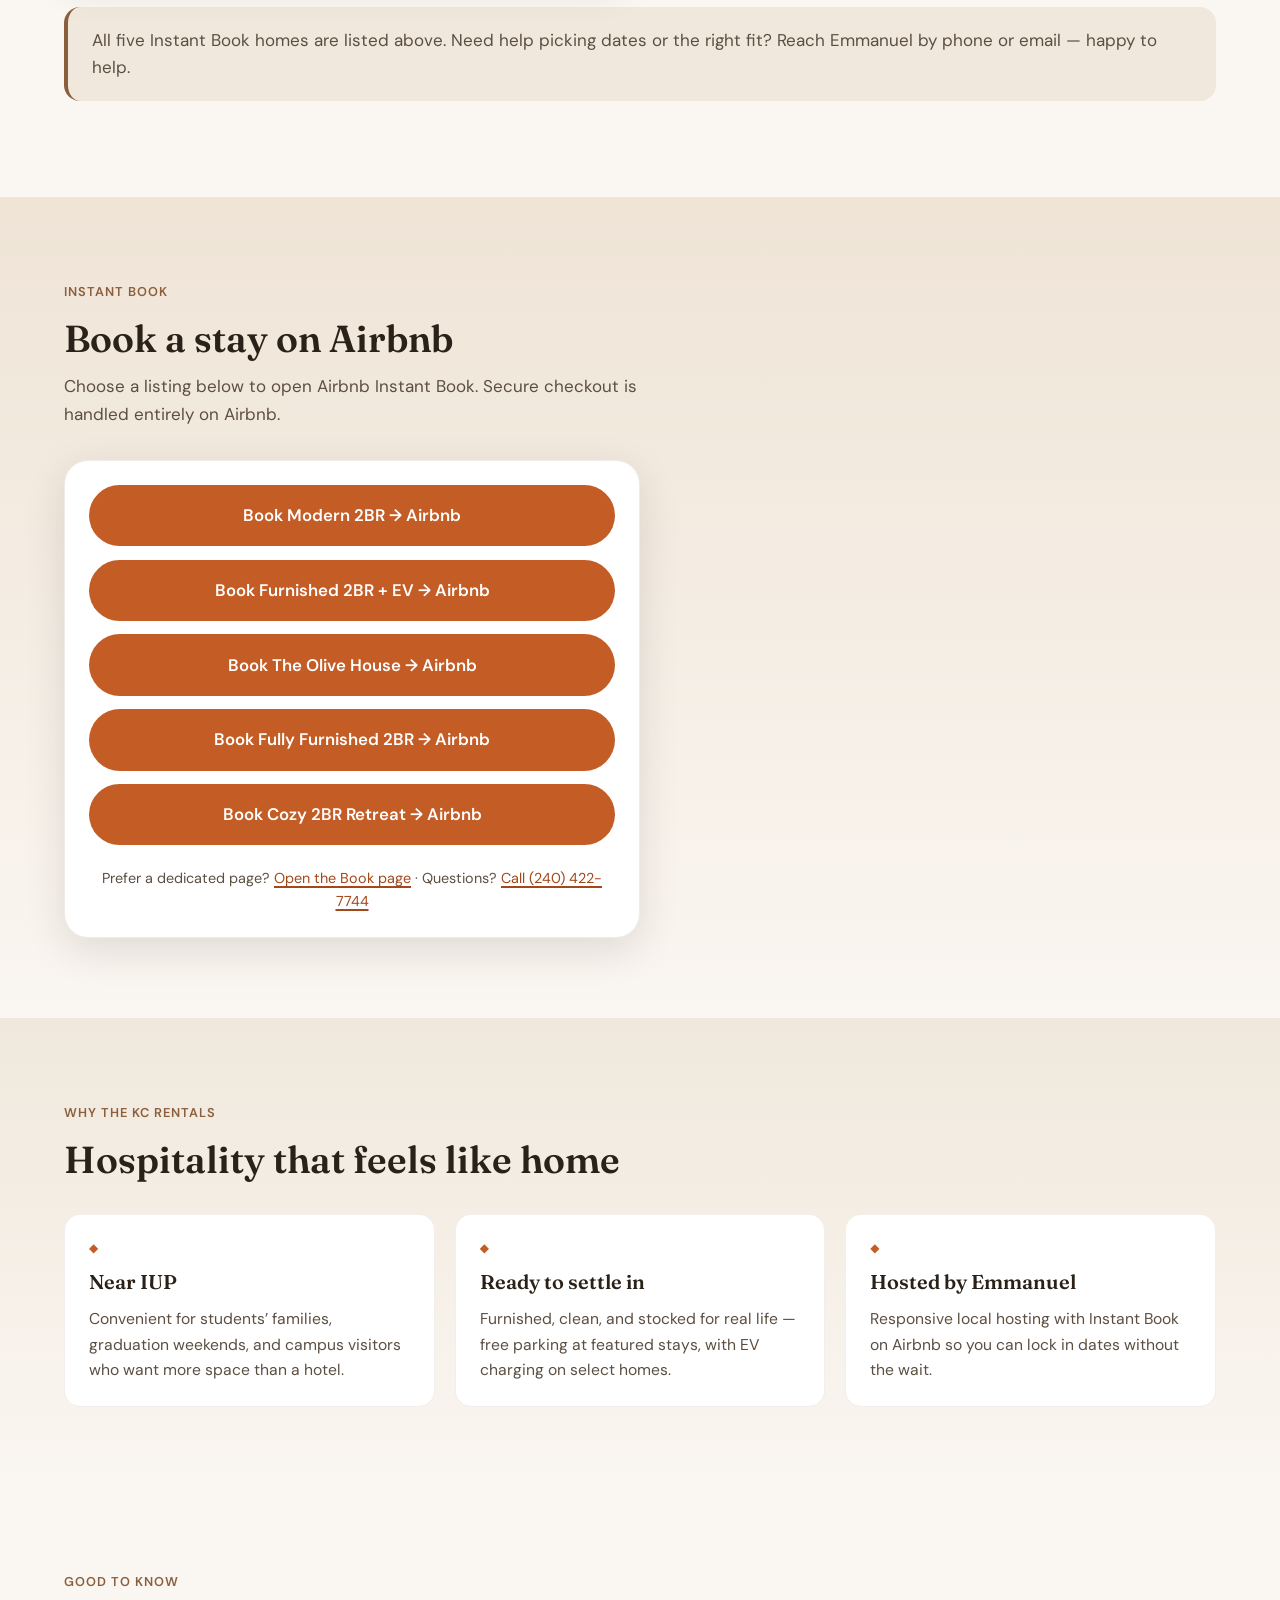
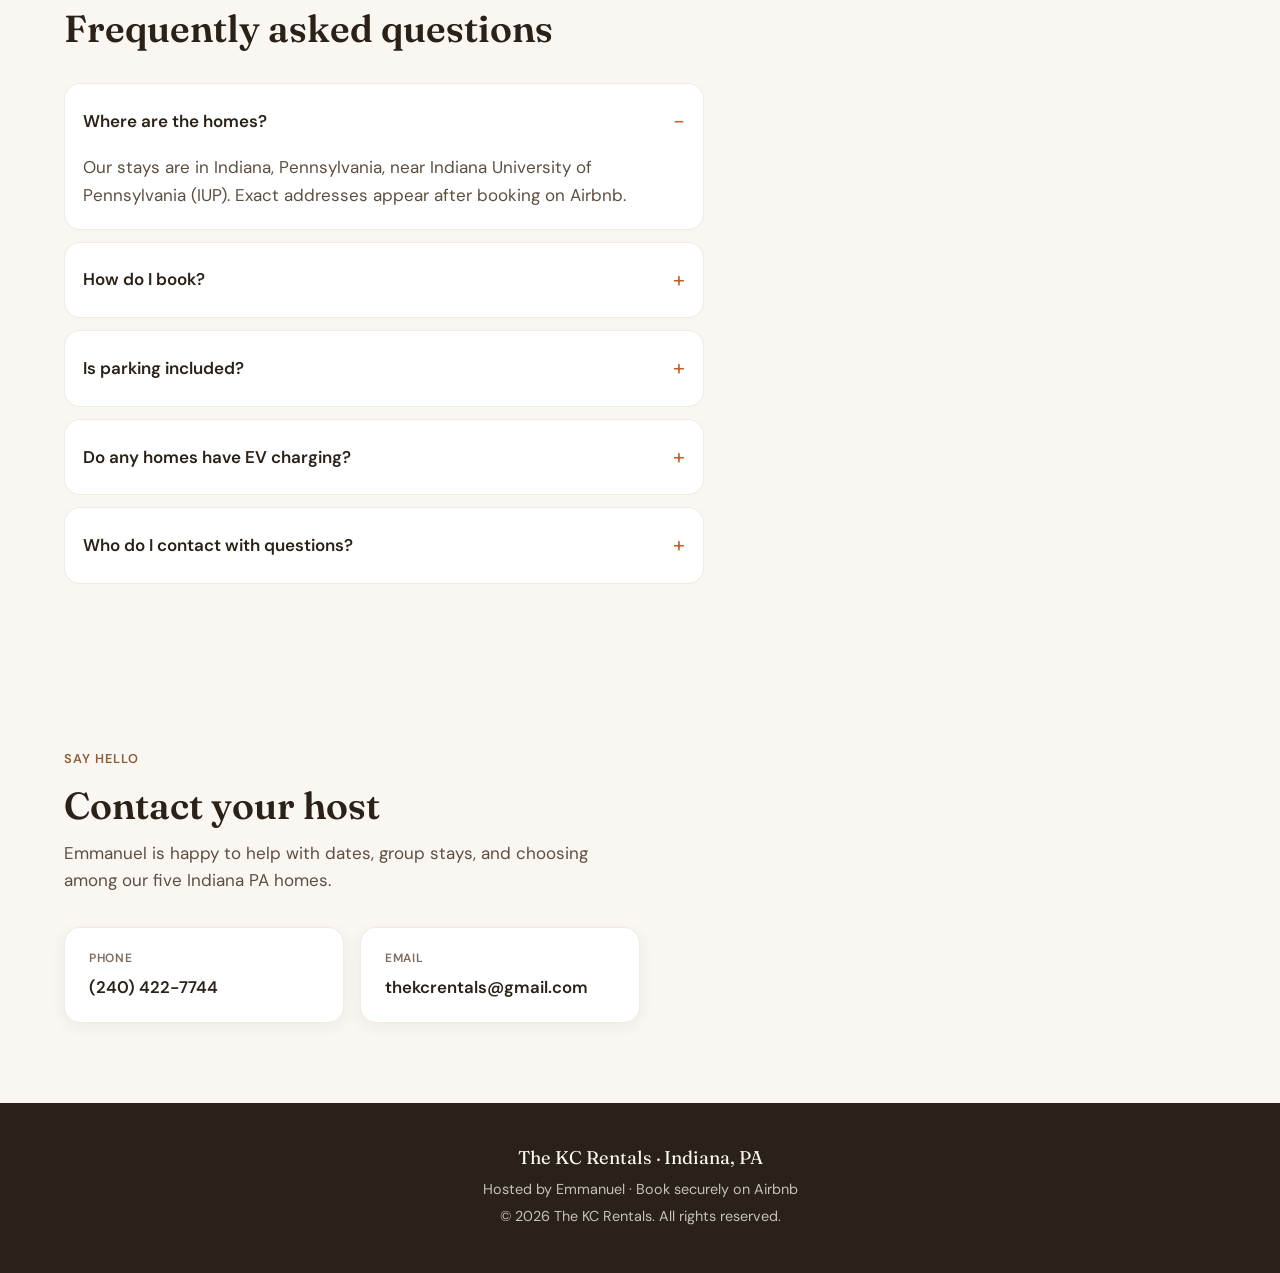
==== commit 2c49969b: "Fix Olive House copy: laundry is in the building, not in-unit" ====
--- a/index.html
+++ b/index.html
@@ -122,7 +122,7 @@
                 <li>EV charging</li>
                 <li>Near IUP</li>
               </ul>
-              <p>Modern 2BR retreat near IUP with a full kitchen, in-unit laundry, and EV charging — ideal for campus weekends and longer stays.</p>
+              <p>Modern 2BR retreat near IUP with a full kitchen, washer and dryer in the building, and EV charging — ideal for campus weekends and longer stays.</p>
               <a class="btn btn-primary btn-block btn-book"
                  href="https://www.airbnb.com/rooms/1732161385651976965"
                  target="_blank"
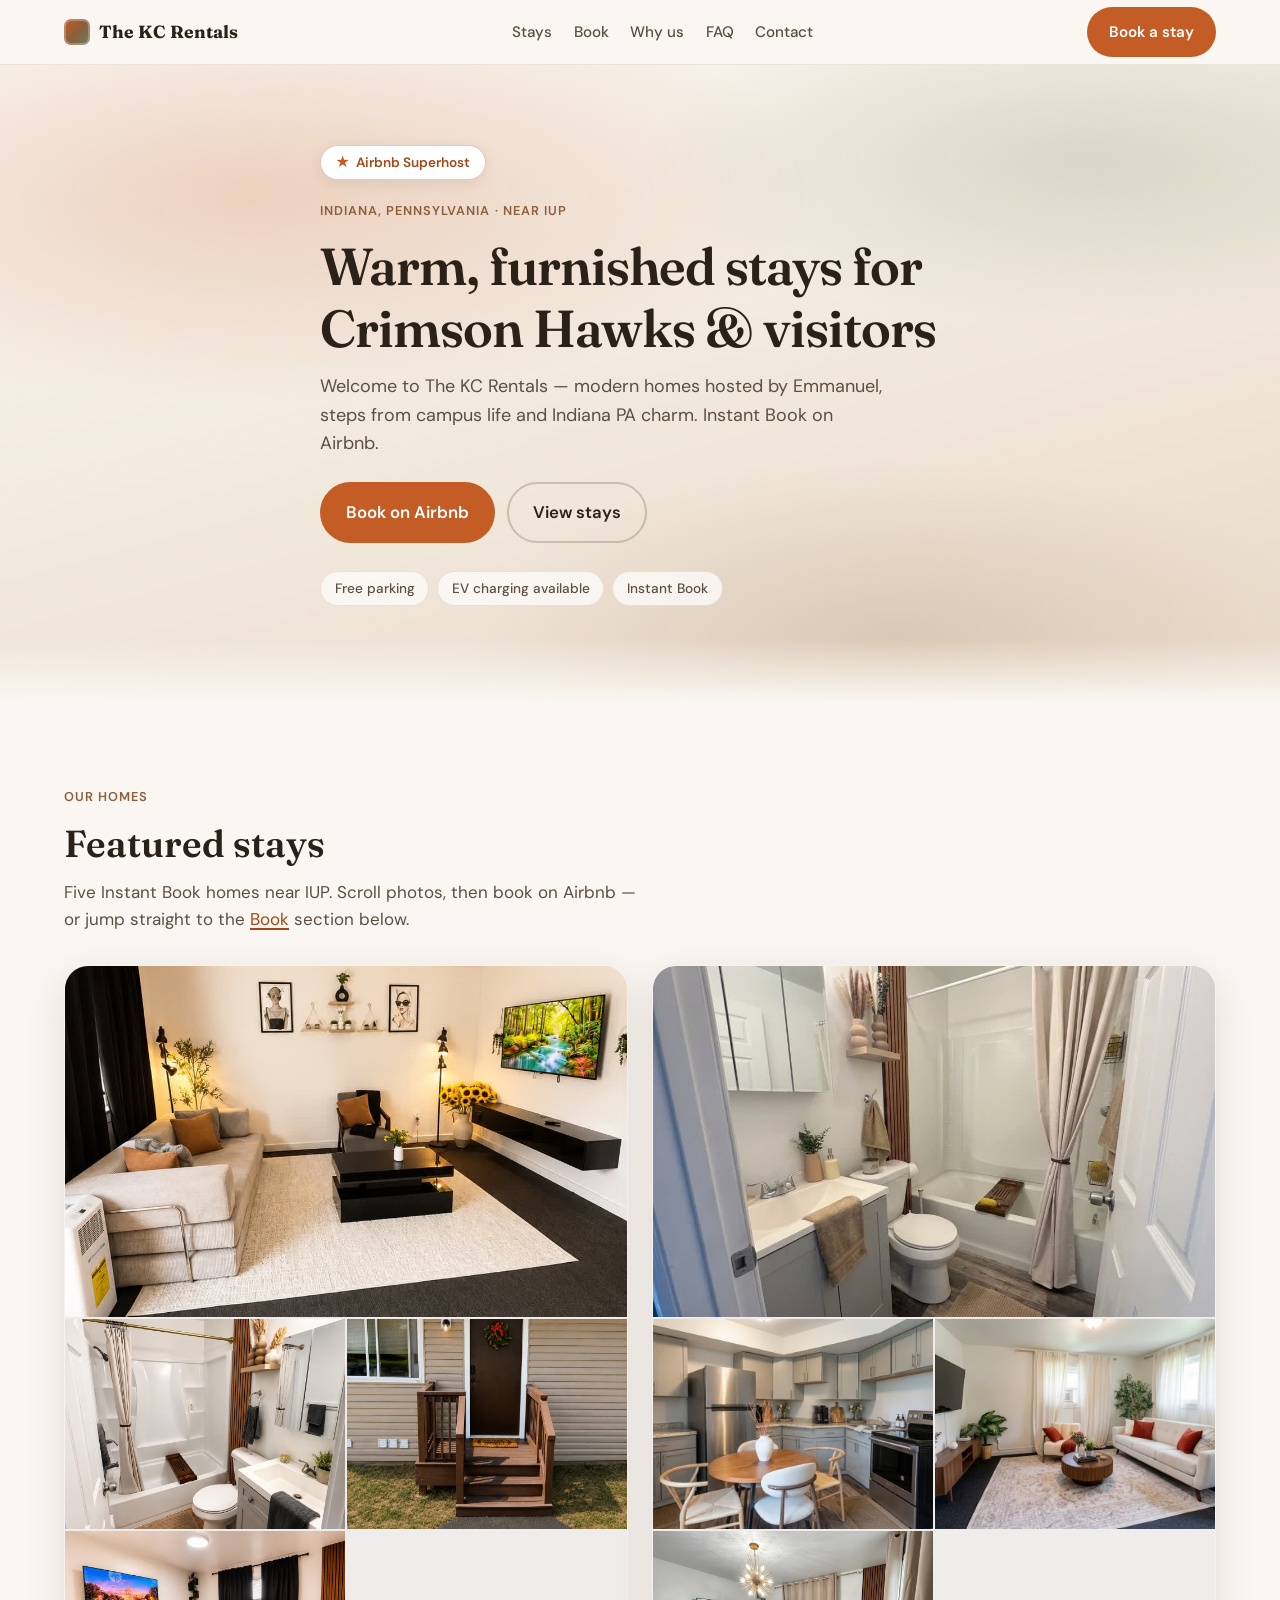
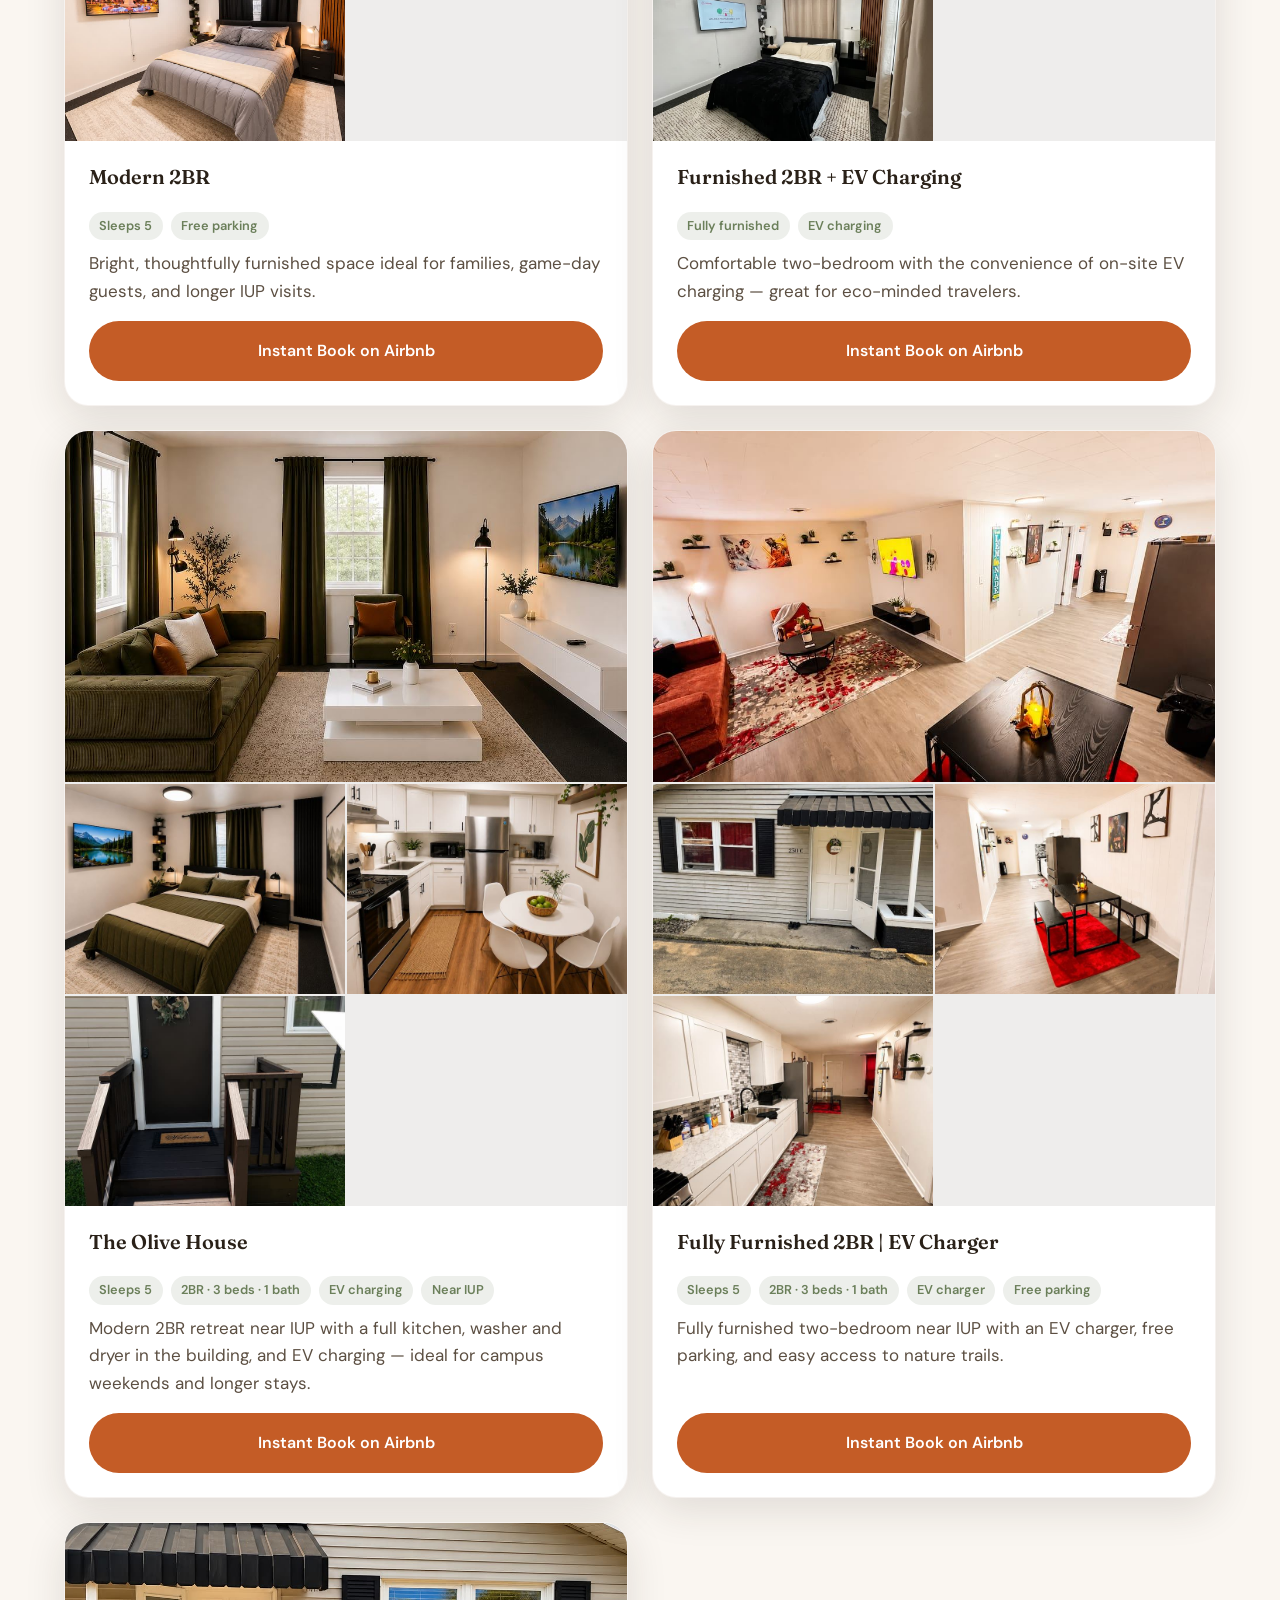
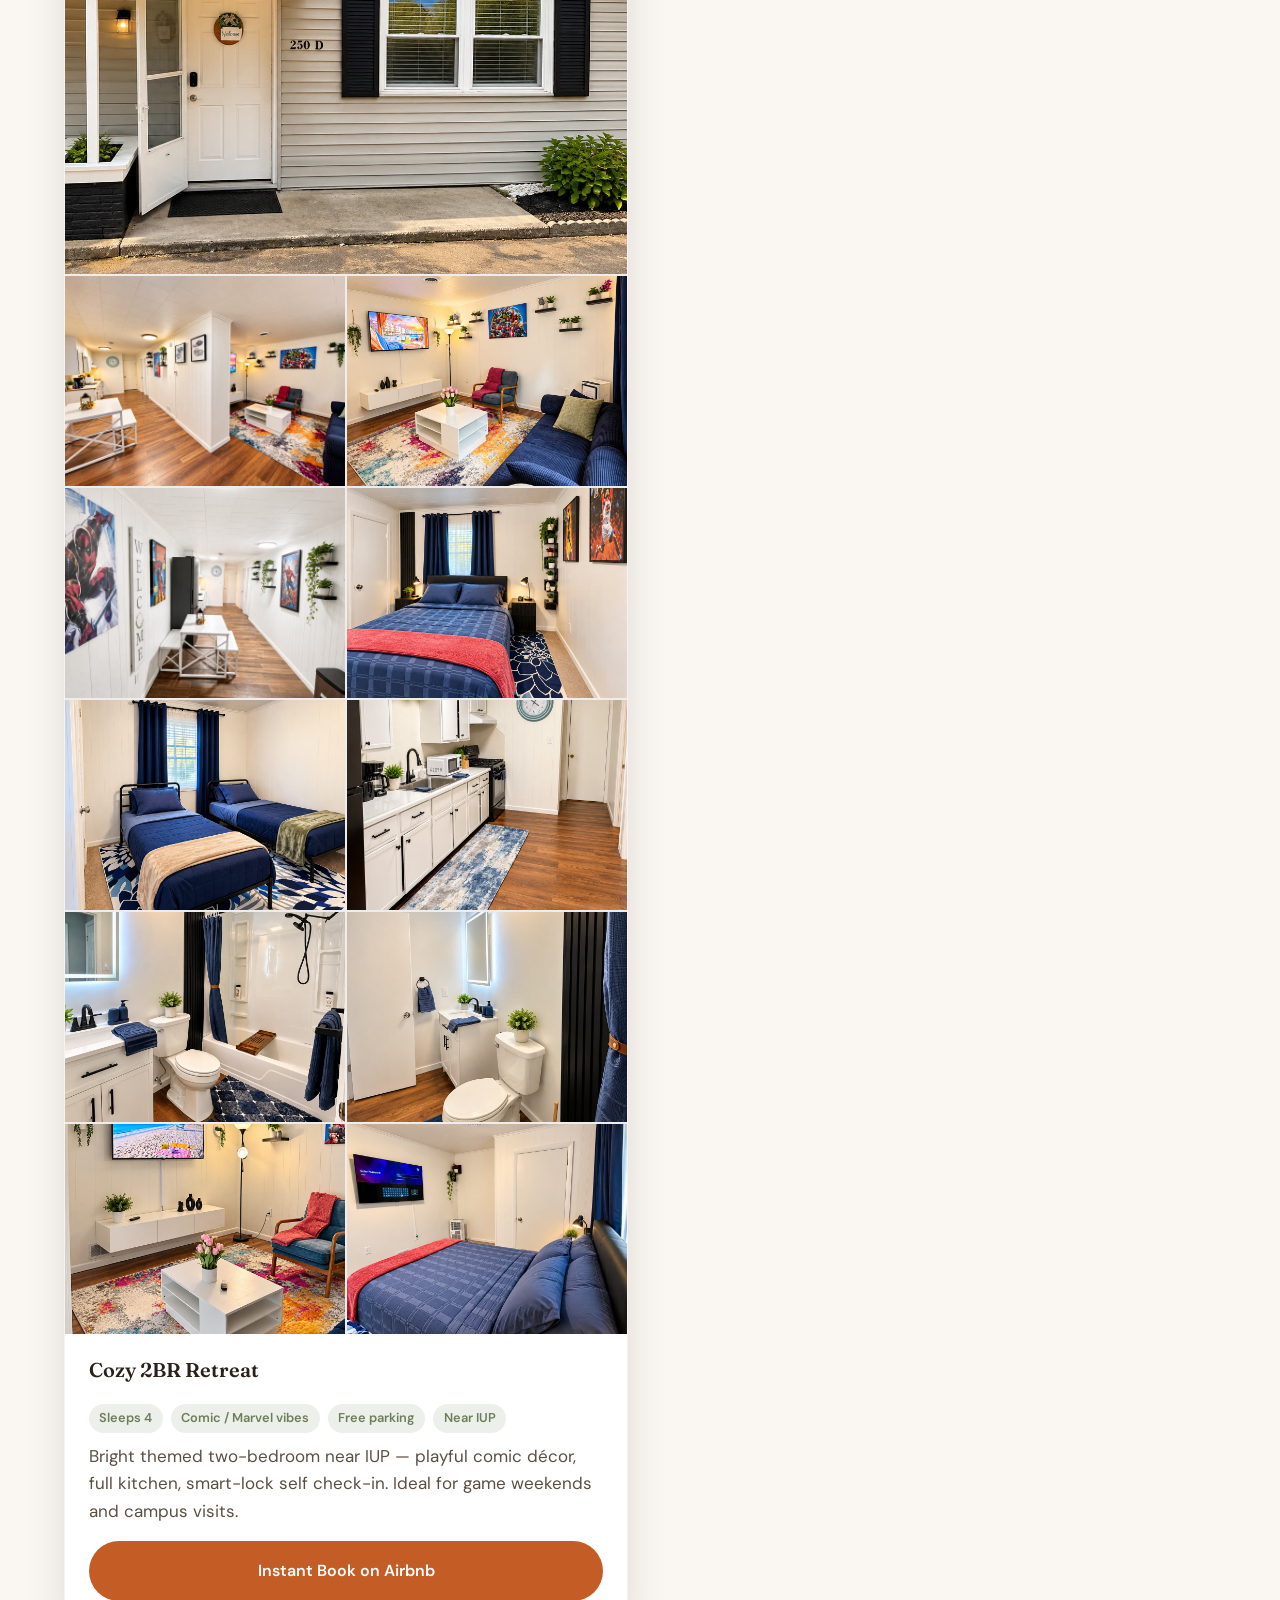
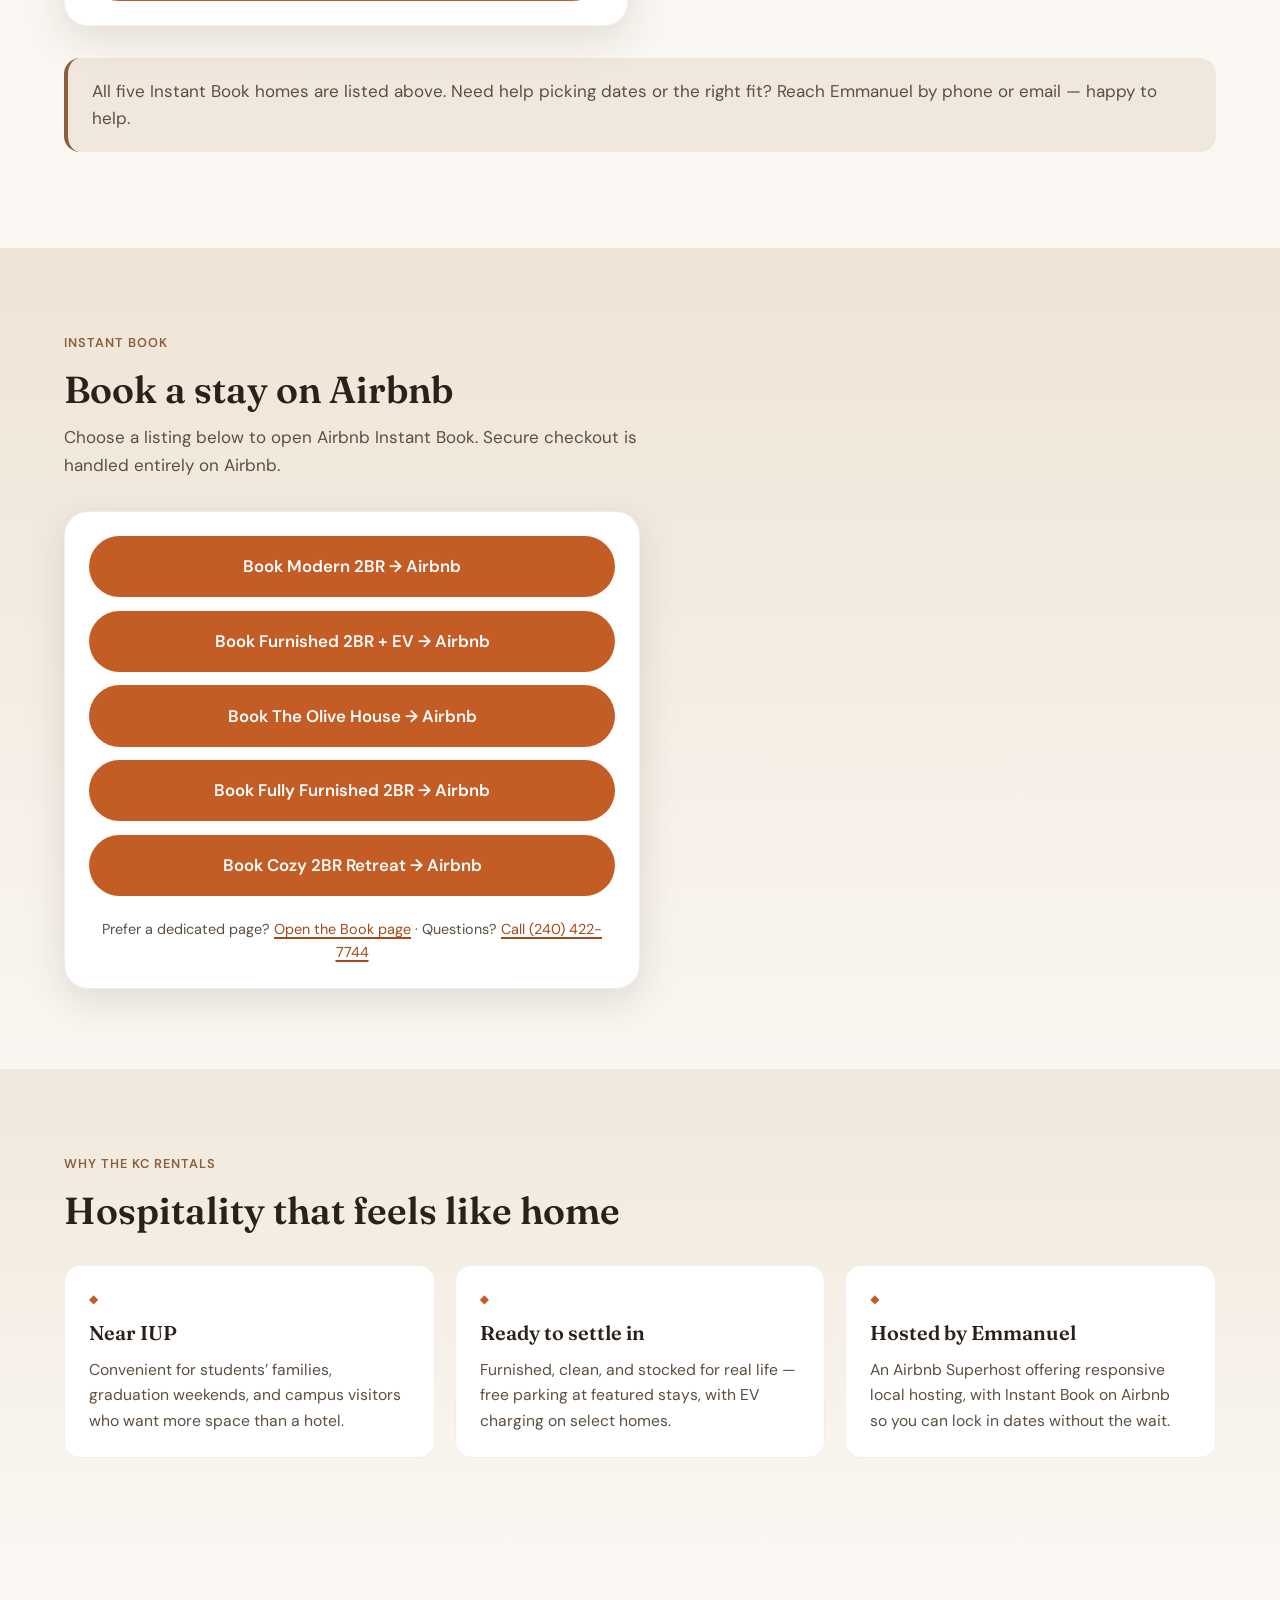
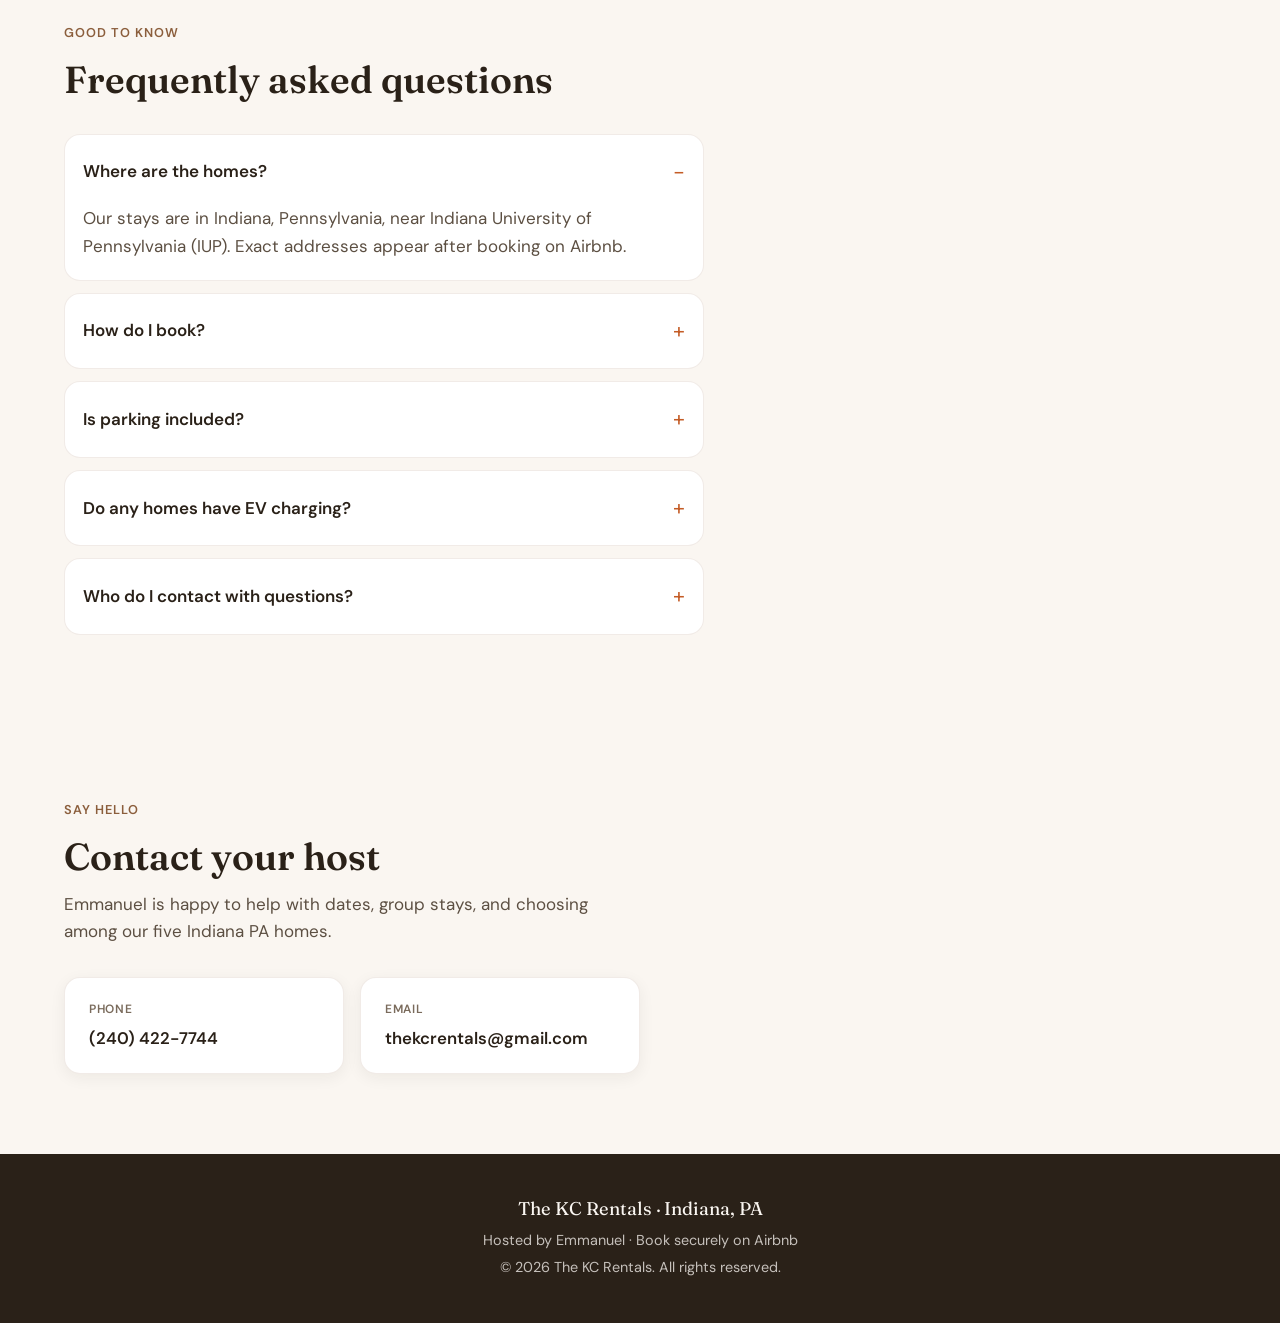
==== commit 88a9c3c4: "Add Airbnb Superhost badge to hero and Superhost trust line" ====
--- a/index.html
+++ b/index.html
@@ -35,6 +35,7 @@
     <section class="hero" id="top">
       <div class="hero-bg" aria-hidden="true"></div>
       <div class="container hero-content">
+        <p class="superhost-badge"><span class="superhost-star" aria-hidden="true">★</span> Airbnb Superhost</p>
         <p class="eyebrow">Indiana, Pennsylvania · Near IUP</p>
         <h1>Warm, furnished stays for Crimson Hawks &amp; visitors</h1>
         <p class="lead">
@@ -262,7 +263,7 @@
           <div class="why-card">
             <span class="why-icon" aria-hidden="true">◆</span>
             <h3>Hosted by Emmanuel</h3>
-            <p>Responsive local hosting with Instant Book on Airbnb so you can lock in dates without the wait.</p>
+            <p>An Airbnb Superhost offering responsive local hosting, with Instant Book on Airbnb so you can lock in dates without the wait.</p>
           </div>
         </div>
       </div>
--- a/styles.css
+++ b/styles.css
@@ -241,6 +241,28 @@
   max-width: 40rem;
 }
 
+.superhost-badge {
+  display: flex;
+  align-items: center;
+  gap: 0.4rem;
+  width: fit-content;
+  margin: 0 0 1rem;
+  padding: 0.35rem 0.9rem;
+  background: var(--white);
+  border: 1px solid rgba(196, 92, 38, 0.35);
+  border-radius: 999px;
+  box-shadow: 0 4px 14px rgba(42, 33, 24, 0.08);
+  font-size: 0.85rem;
+  font-weight: 600;
+  color: var(--terracotta-deep);
+}
+
+.superhost-star {
+  color: var(--terracotta);
+  font-size: 1rem;
+  line-height: 1;
+}
+
 .eyebrow {
   display: inline-block;
   font-size: 0.8rem;
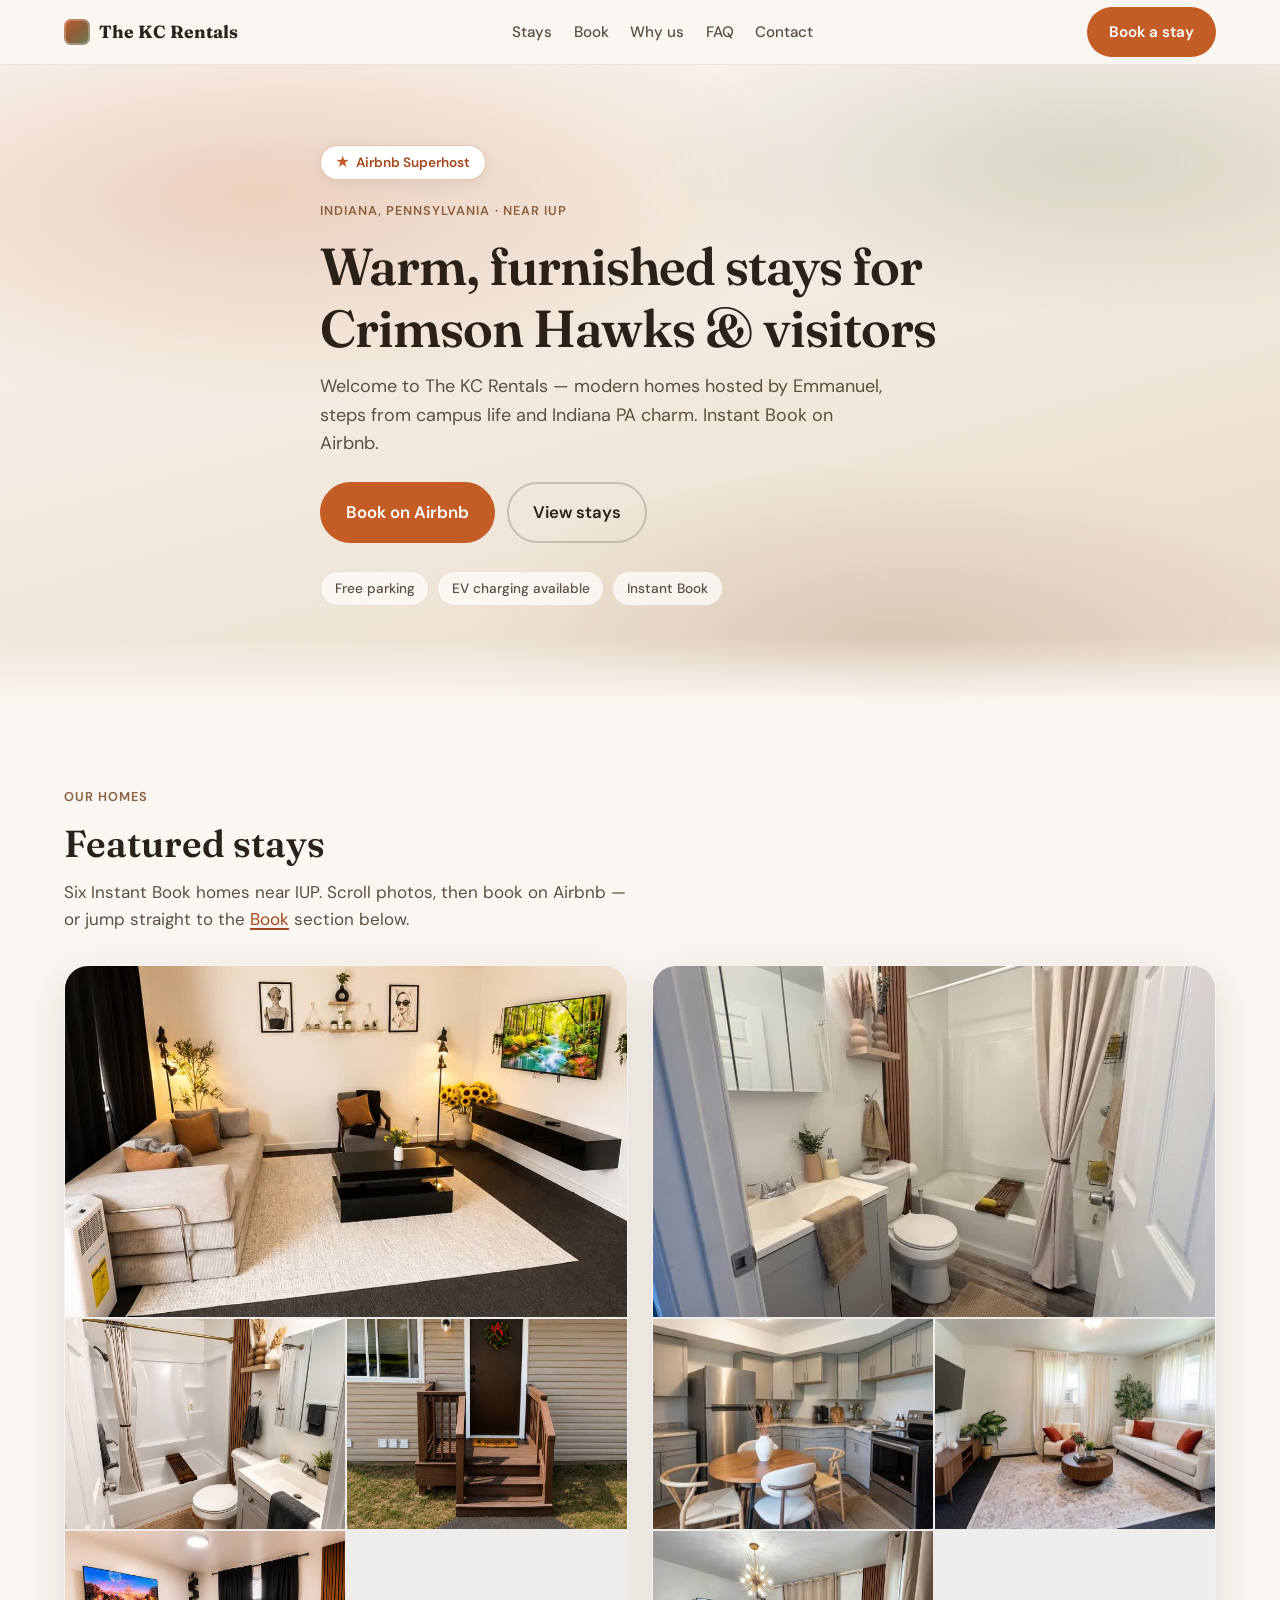
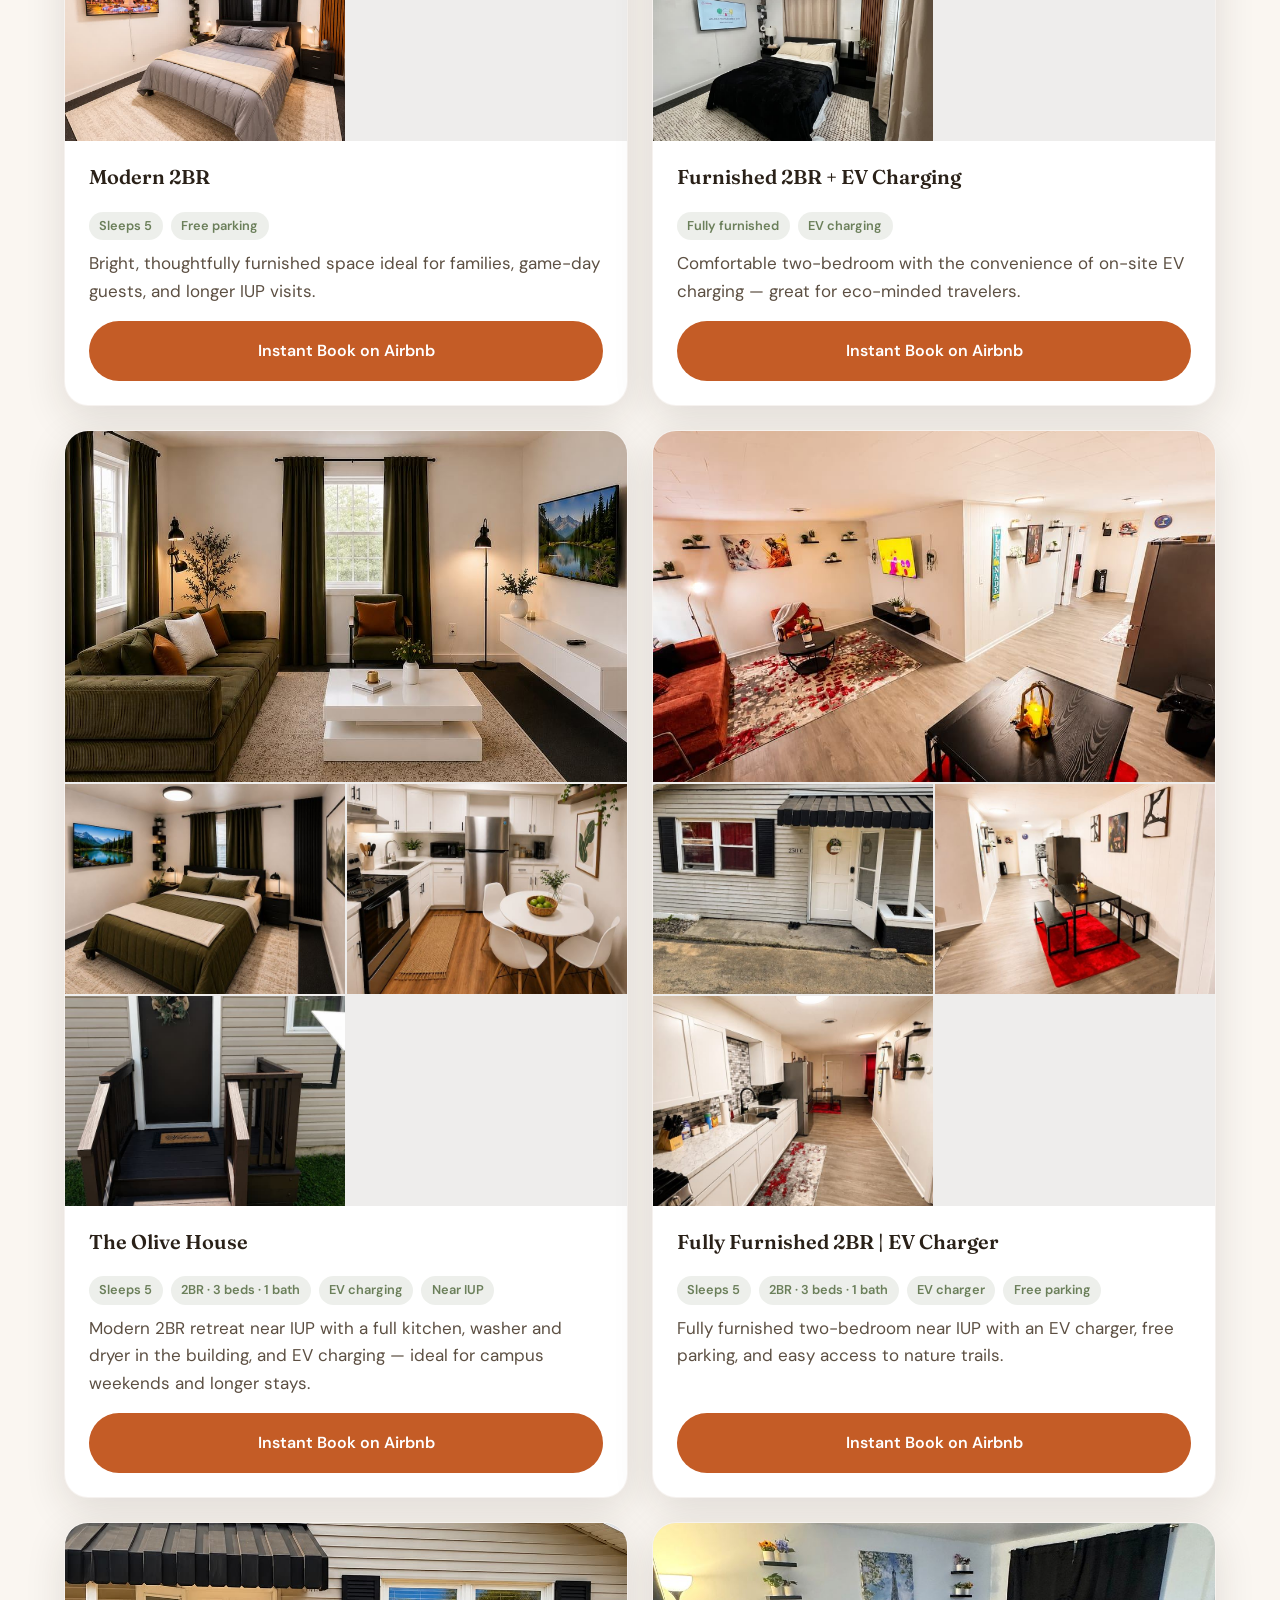
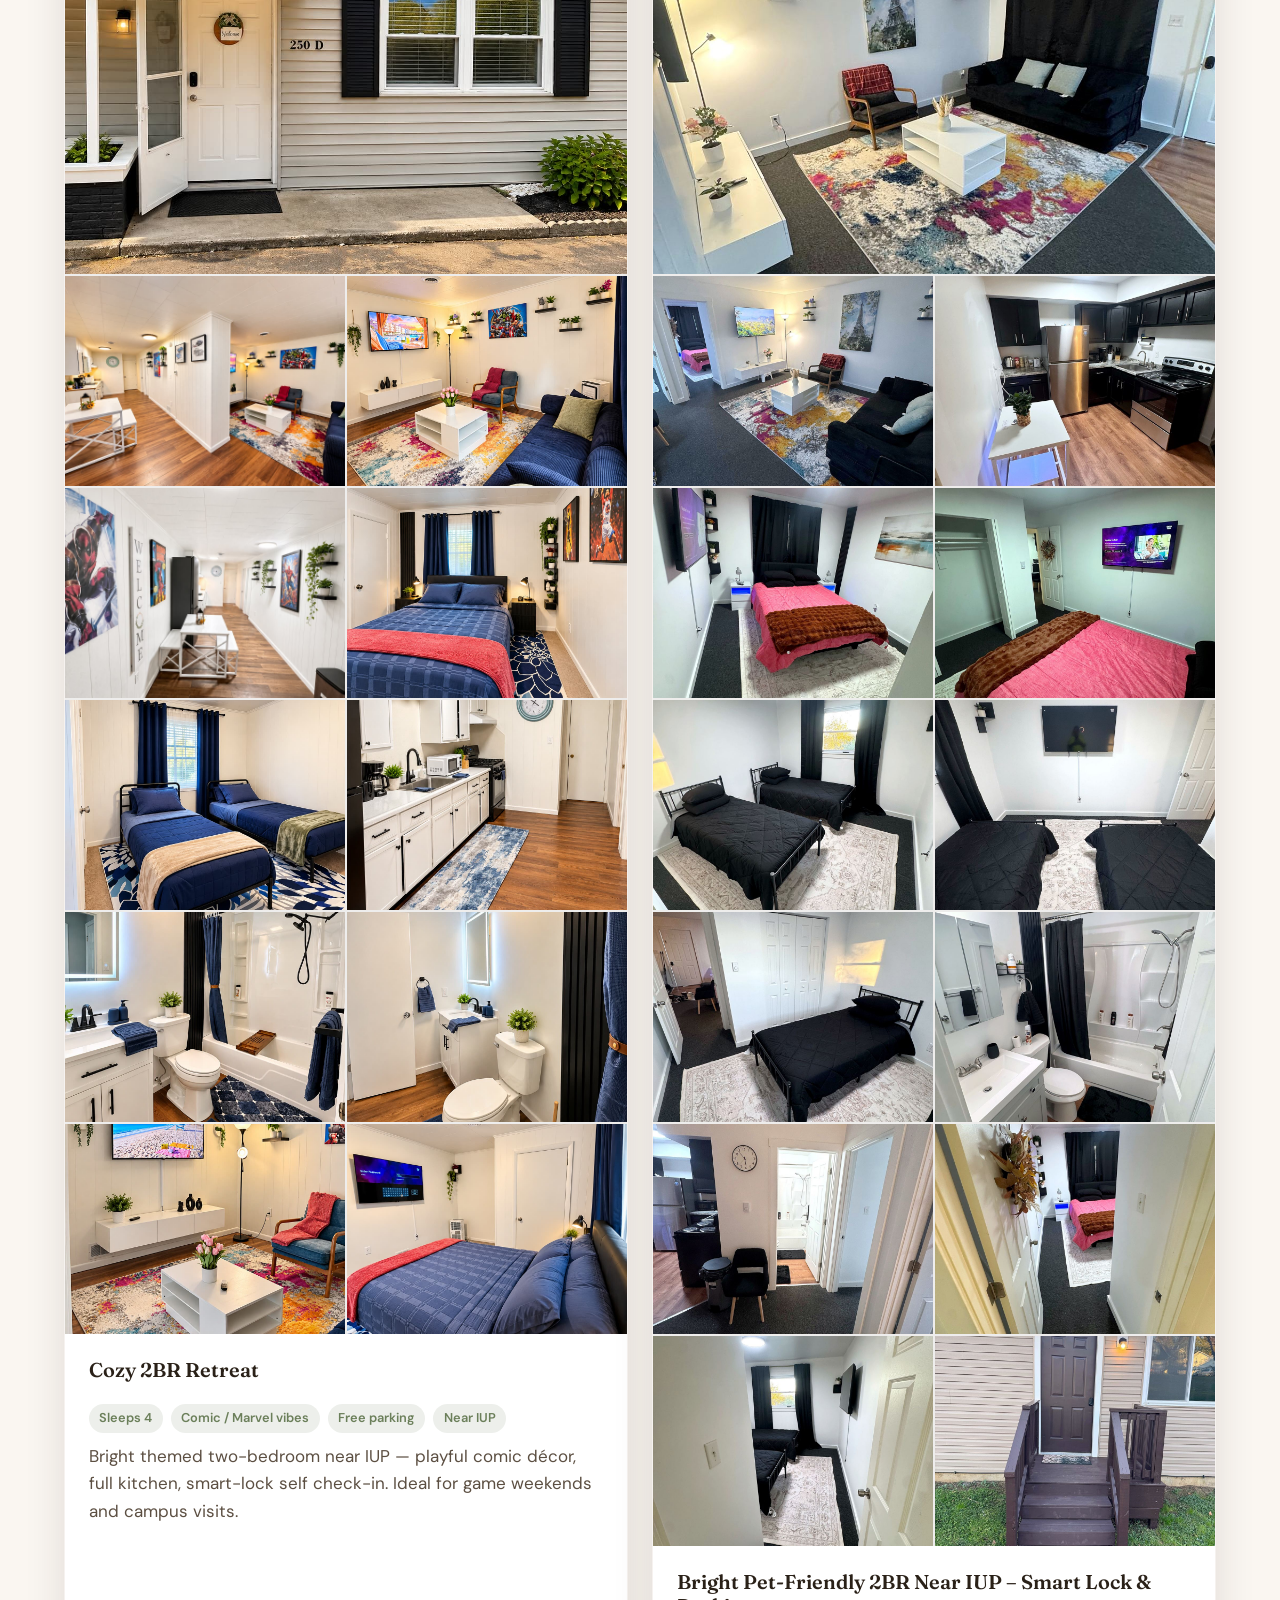
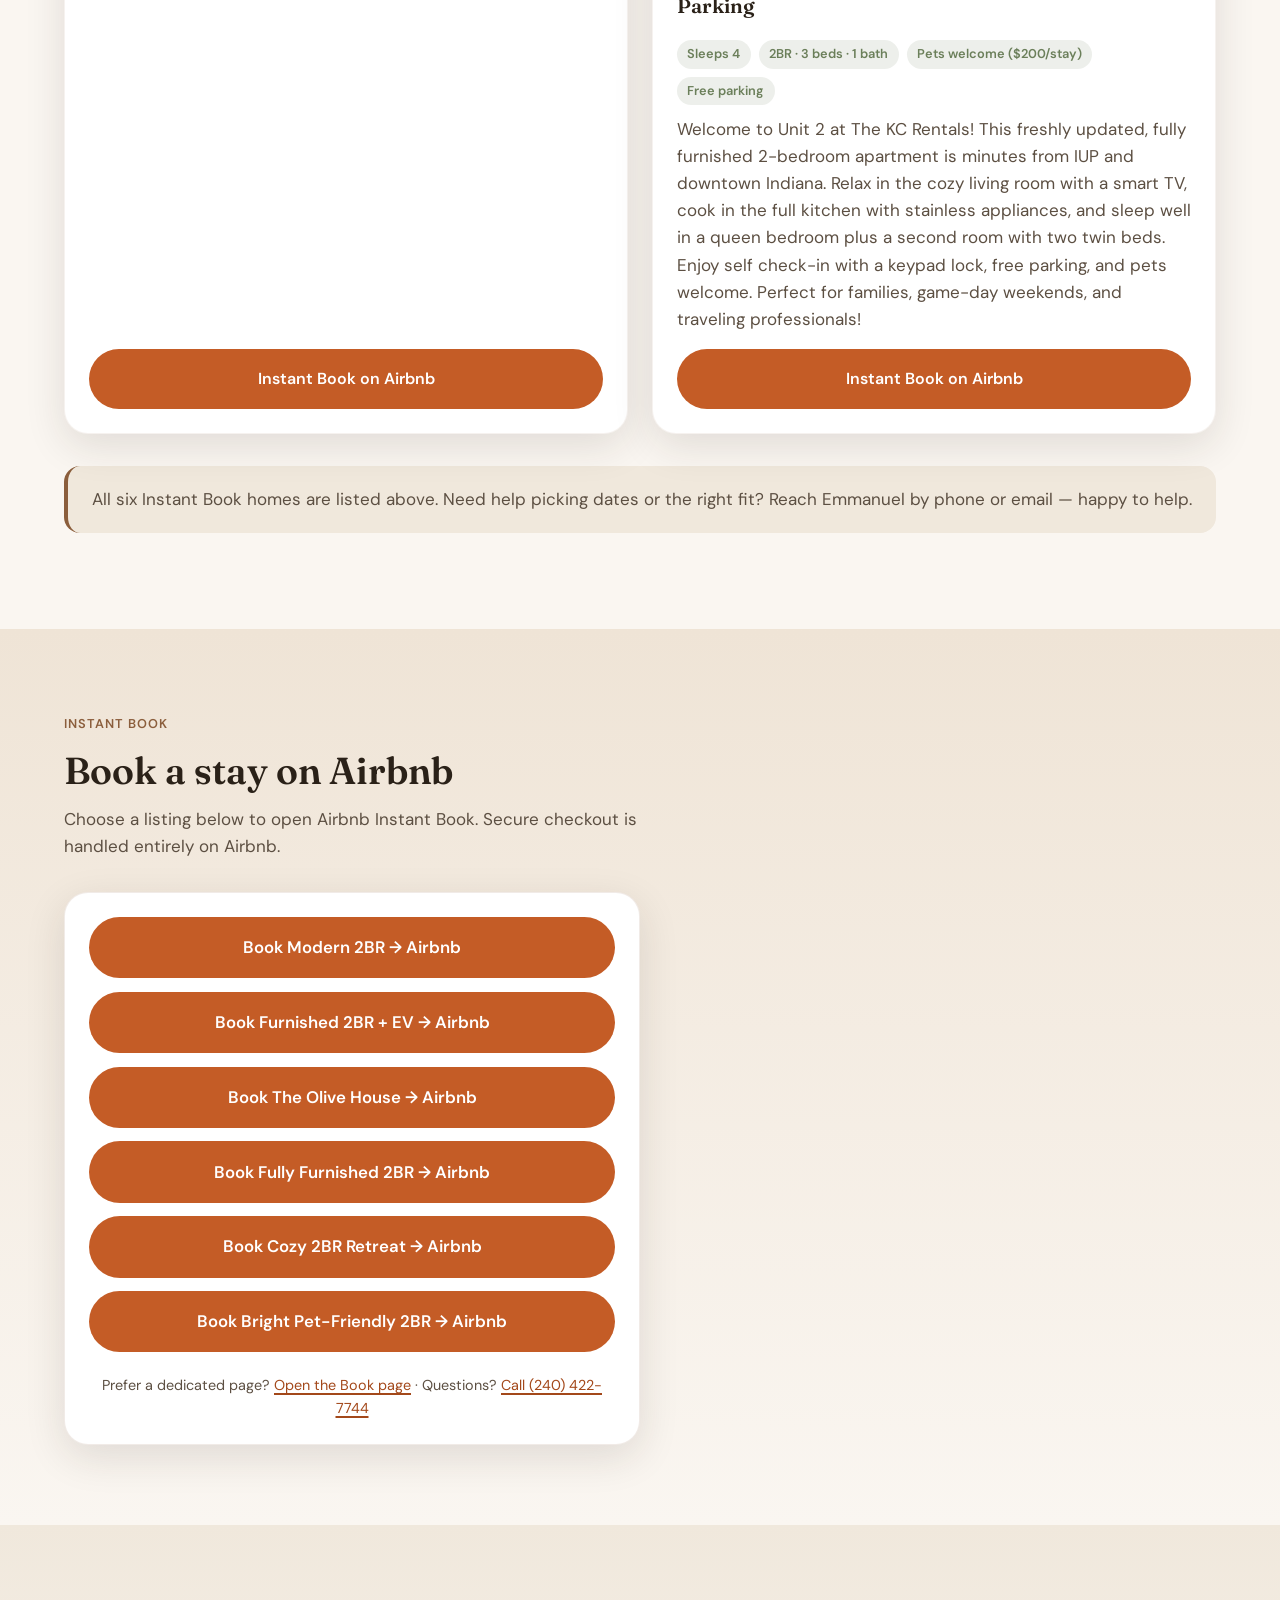
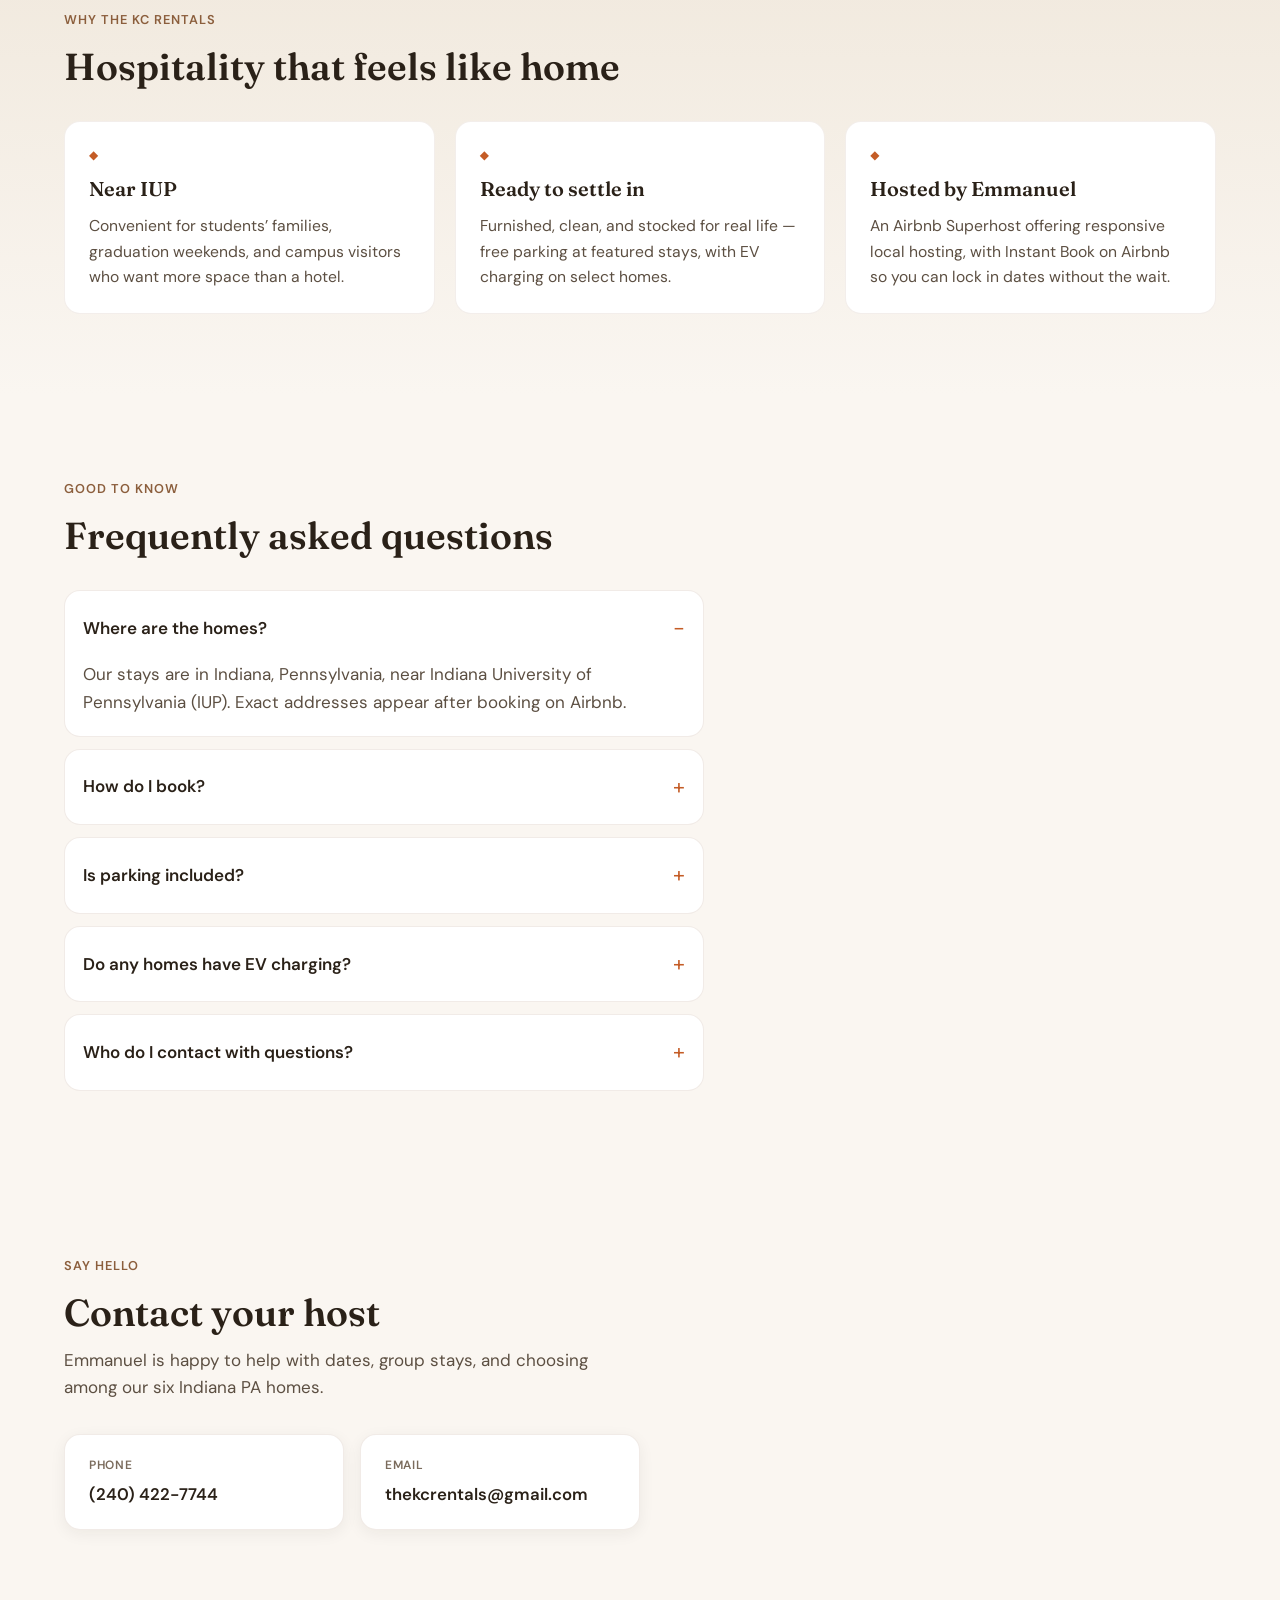
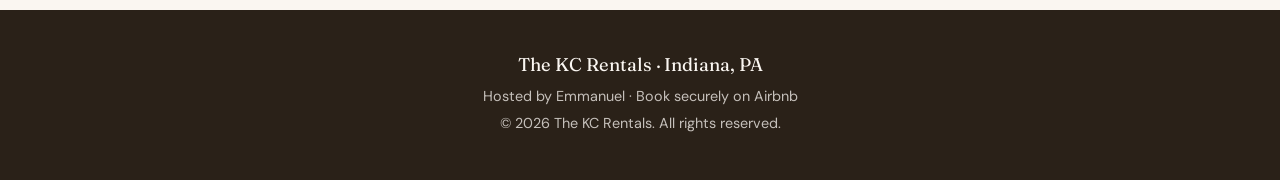
==== commit e4391258: "Add Bright Pet-Friendly 2BR (874 Fairview Unit 2) listing; six homes" ====
--- a/index.html
+++ b/index.html
@@ -58,7 +58,7 @@
         <header class="section-header">
           <p class="eyebrow">Our homes</p>
           <h2>Featured stays</h2>
-          <p class="section-intro">Five Instant Book homes near IUP. Scroll photos, then book on Airbnb — or jump straight to the <a href="#book">Book</a> section below.</p>
+          <p class="section-intro">Six Instant Book homes near IUP. Scroll photos, then book on Airbnb — or jump straight to the <a href="#book">Book</a> section below.</p>
         </header>
 
         <div class="stays-grid">
@@ -191,10 +191,44 @@
             </div>
           </article>
 
+          <article class="stay-card" id="bright-pet-friendly-2br">
+            <div class="stay-gallery" aria-label="Photos of Bright Pet-Friendly 2BR">
+              <img src="images/fairview2-1.jpg" width="1050" height="1400" alt="Bright Pet-Friendly 2BR living room with sofa, accent chair, and wall-mounted smart TV" loading="lazy" />
+              <img src="images/fairview2-2.jpg" width="1050" height="1400" alt="Bright Pet-Friendly 2BR living room seating and cozy rug" loading="lazy" />
+              <img src="images/fairview2-3.jpg" width="1050" height="1400" alt="Bright Pet-Friendly 2BR kitchen with stainless appliances and dining table" loading="lazy" />
+              <img src="images/fairview2-4.jpg" width="1050" height="1400" alt="Bright Pet-Friendly 2BR queen bedroom with smart TV and LED nightstands" loading="lazy" />
+              <img src="images/fairview2-5.jpg" width="1050" height="1400" alt="Bright Pet-Friendly 2BR queen bedroom with closet" loading="lazy" />
+              <img src="images/fairview2-6.jpg" width="1050" height="1400" alt="Bright Pet-Friendly 2BR second bedroom with two twin beds and window" loading="lazy" />
+              <img src="images/fairview2-7.jpg" width="1050" height="1400" alt="Bright Pet-Friendly 2BR second bedroom with two twin beds and smart TV" loading="lazy" />
+              <img src="images/fairview2-8.jpg" width="1050" height="1400" alt="Bright Pet-Friendly 2BR twin bedroom with sunlight" loading="lazy" />
+              <img src="images/fairview2-9.jpg" width="1050" height="1400" alt="Bright Pet-Friendly 2BR full bathroom with tub and shower" loading="lazy" />
+              <img src="images/fairview2-10.jpg" width="1050" height="1400" alt="Bright Pet-Friendly 2BR hallway connecting kitchen, bath, and bedrooms" loading="lazy" />
+              <img src="images/fairview2-11.jpg" width="1050" height="1400" alt="Bright Pet-Friendly 2BR view into the queen bedroom" loading="lazy" />
+              <img src="images/fairview2-12.jpg" width="1050" height="1400" alt="Bright Pet-Friendly 2BR view into the twin bedroom" loading="lazy" />
+              <img src="images/fairview2-13.jpg" width="1050" height="1400" alt="Bright Pet-Friendly 2BR front entrance with keypad smart lock" loading="lazy" />
+            </div>
+            <div class="stay-body">
+              <h3>Bright Pet-Friendly 2BR Near IUP – Smart Lock &amp; Parking</h3>
+              <ul class="stay-meta">
+                <li>Sleeps 4</li>
+                <li>2BR · 3 beds · 1 bath</li>
+                <li>Pets welcome ($200/stay)</li>
+                <li>Free parking</li>
+              </ul>
+              <p>Welcome to Unit 2 at The KC Rentals! This freshly updated, fully furnished 2-bedroom apartment is minutes from IUP and downtown Indiana. Relax in the cozy living room with a smart TV, cook in the full kitchen with stainless appliances, and sleep well in a queen bedroom plus a second room with two twin beds. Enjoy self check-in with a keypad lock, free parking, and pets welcome. Perfect for families, game-day weekends, and traveling professionals!</p>
+              <a class="btn btn-primary btn-block btn-book"
+                 href="https://www.airbnb.com/rooms/1803267863651412938"
+                 target="_blank"
+                 rel="noopener noreferrer">
+                Instant Book on Airbnb
+              </a>
+            </div>
+          </article>
+
         </div>
 
         <p class="more-homes">
-          All five Instant Book homes are listed above. Need help picking dates or the right fit? Reach Emmanuel by phone or email — happy to help.
+          All six Instant Book homes are listed above. Need help picking dates or the right fit? Reach Emmanuel by phone or email — happy to help.
         </p>
       </div>
     </section>
@@ -236,6 +270,12 @@
              target="_blank"
              rel="noopener noreferrer">
             Book Cozy 2BR Retreat → Airbnb
+          </a>
+          <a class="btn btn-primary btn-lg btn-block"
+             href="https://www.airbnb.com/rooms/1803267863651412938"
+             target="_blank"
+             rel="noopener noreferrer">
+            Book Bright Pet-Friendly 2BR → Airbnb
           </a>
 
           <p class="book-alt">Prefer a dedicated page? <a href="book.html">Open the Book page</a> · Questions? <a href="tel:+12404227744">Call (240) 422-7744</a></p>
@@ -282,7 +322,7 @@
           </details>
           <details class="faq-item">
             <summary>How do I book?</summary>
-            <p>Tap <a href="#book">Book a stay</a> or use Instant Book on any of our five Airbnb listings. Prefer help choosing dates? Call or email Emmanuel and we’ll help.</p>
+            <p>Tap <a href="#book">Book a stay</a> or use Instant Book on any of our six Airbnb listings. Prefer help choosing dates? Call or email Emmanuel and we’ll help.</p>
           </details>
           <details class="faq-item">
             <summary>Is parking included?</summary>
@@ -305,7 +345,7 @@
         <header class="section-header">
           <p class="eyebrow">Say hello</p>
           <h2>Contact your host</h2>
-          <p class="section-intro">Emmanuel is happy to help with dates, group stays, and choosing among our five Indiana PA homes.</p>
+          <p class="section-intro">Emmanuel is happy to help with dates, group stays, and choosing among our six Indiana PA homes.</p>
         </header>
         <div class="contact-cards">
           <a class="contact-card" href="tel:+12404227744">
